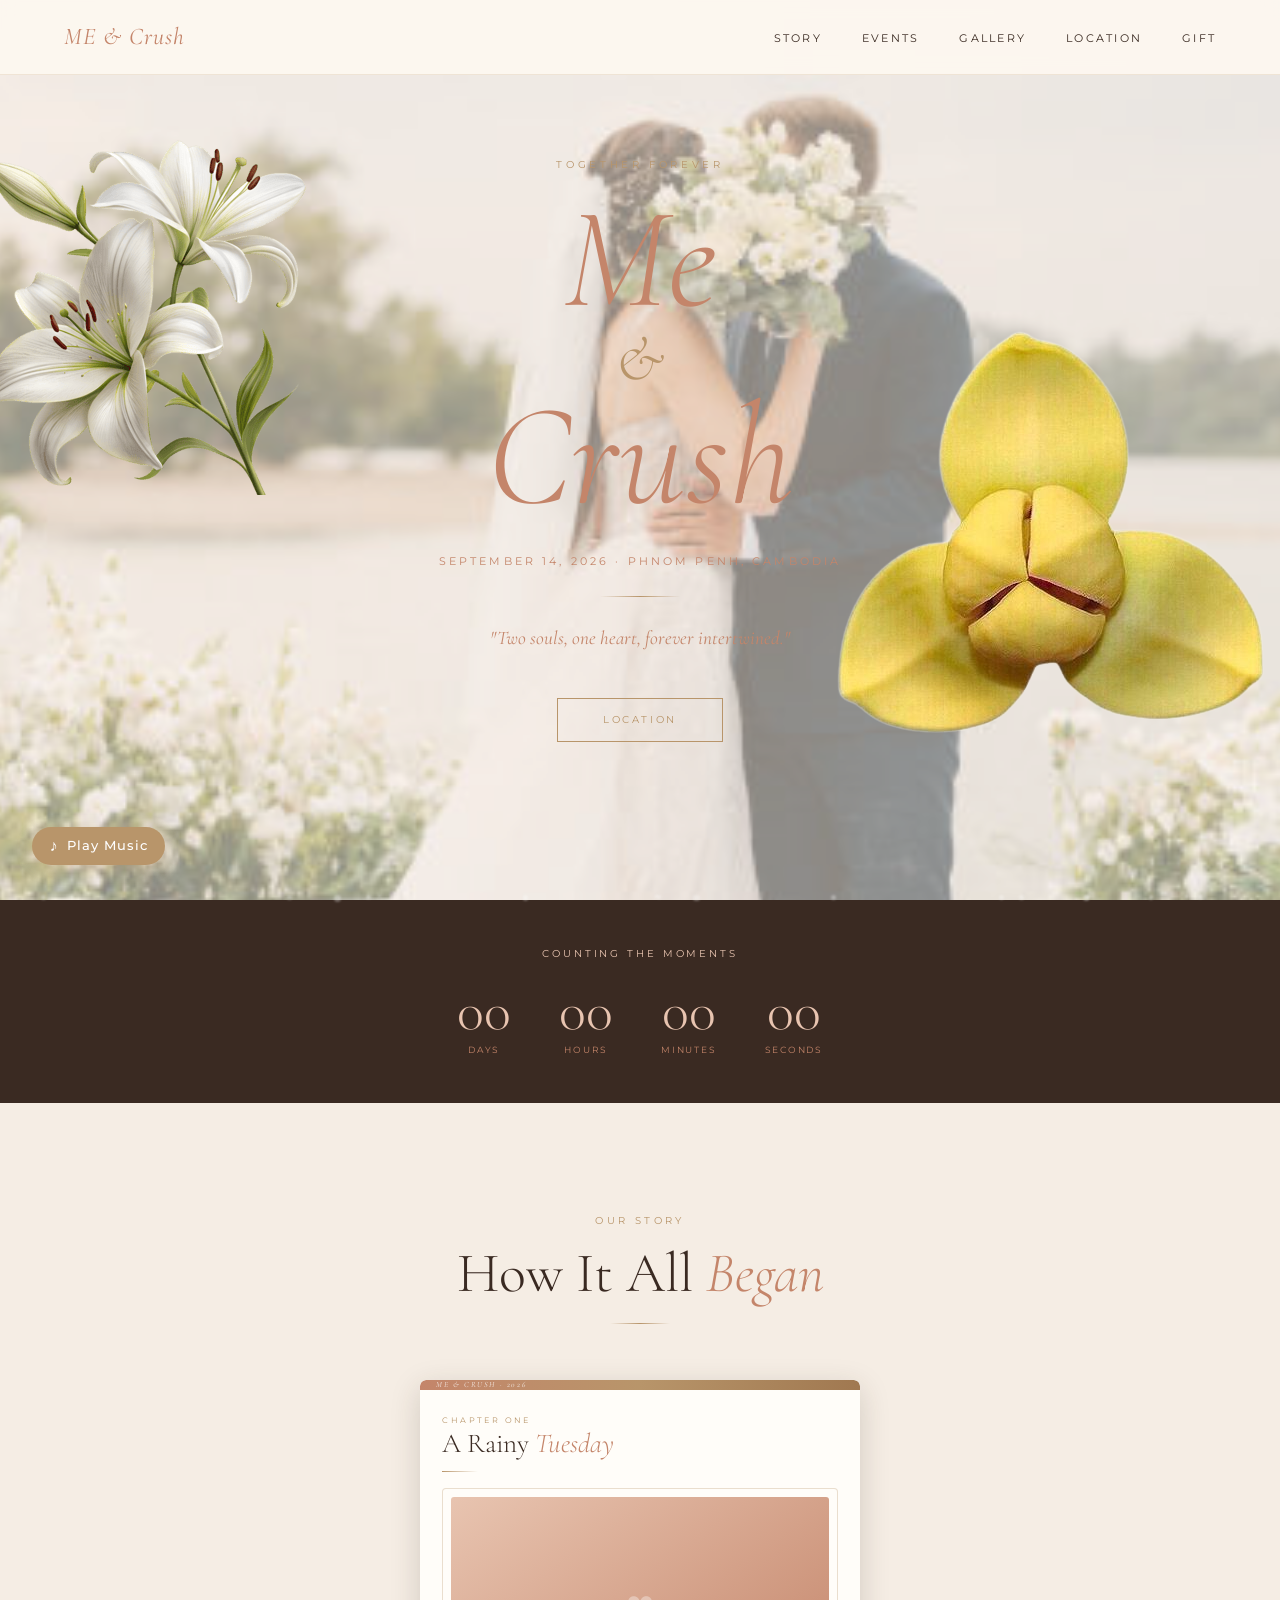
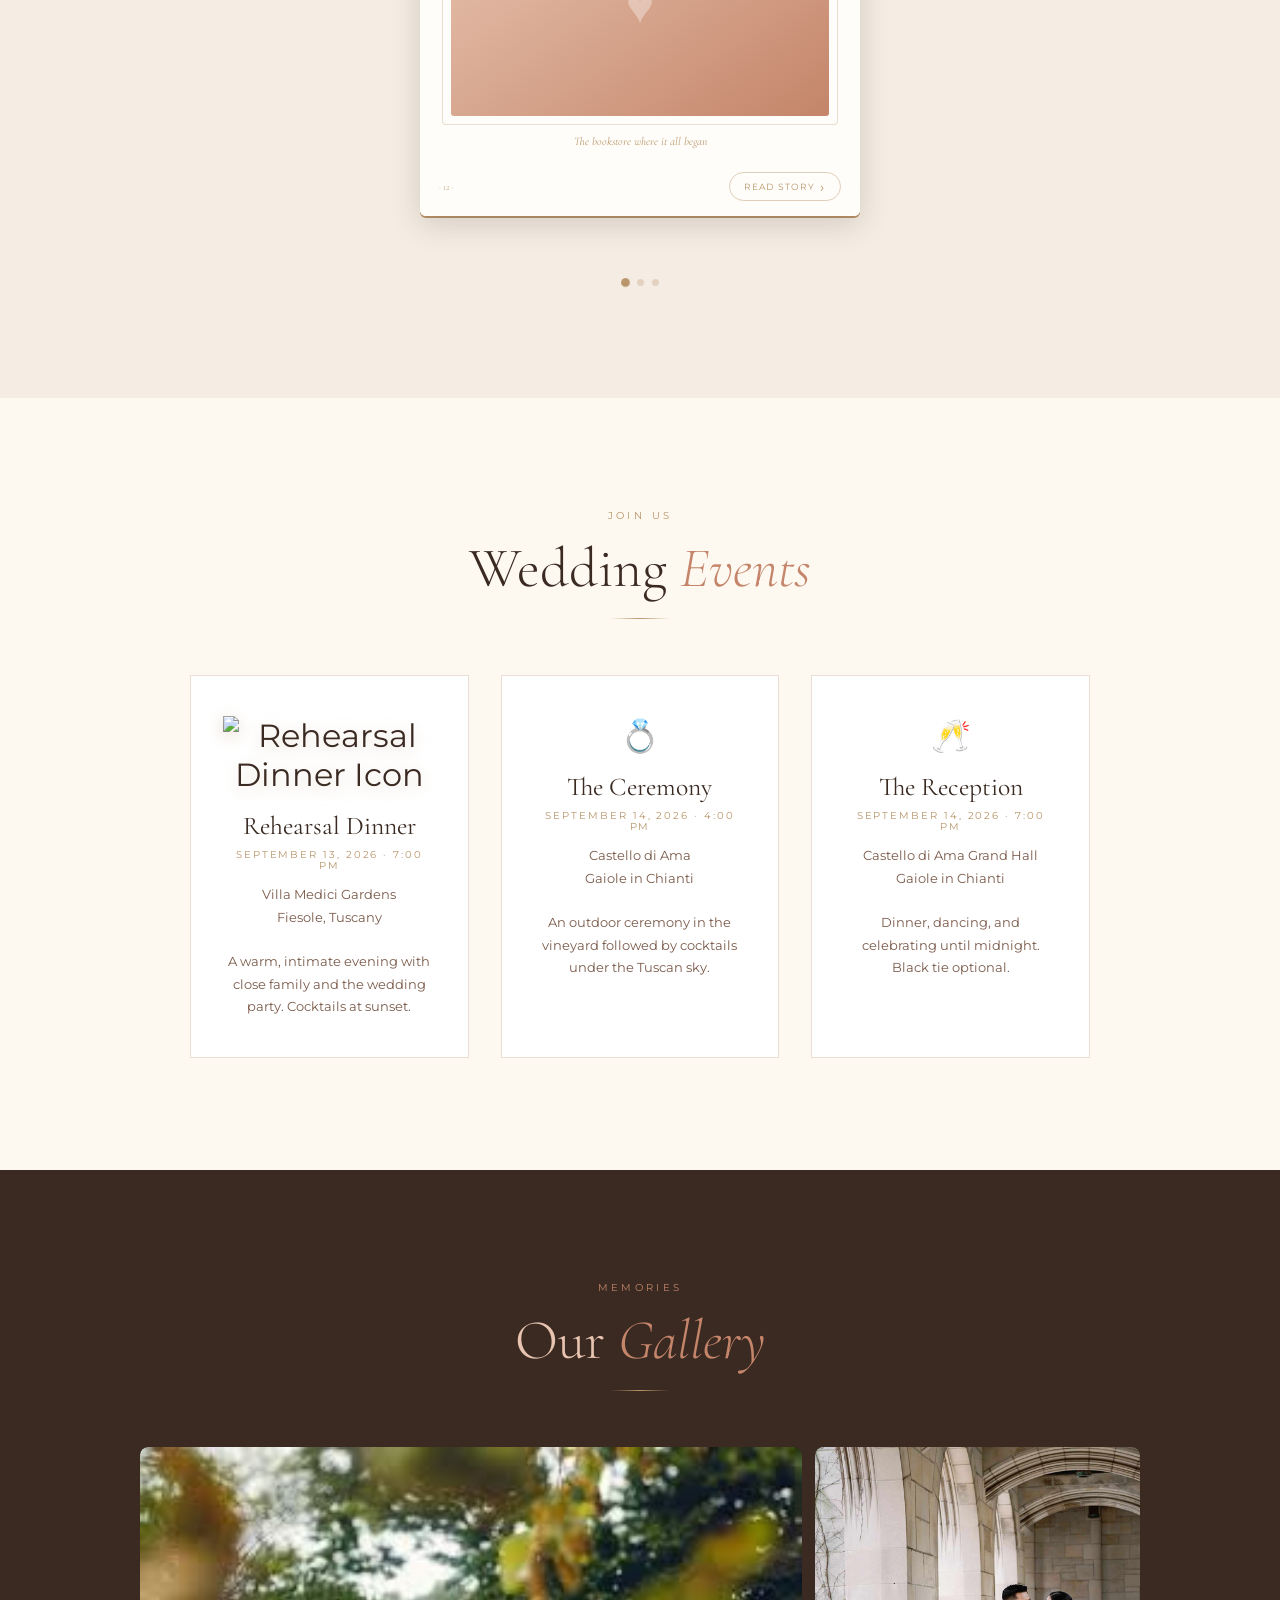
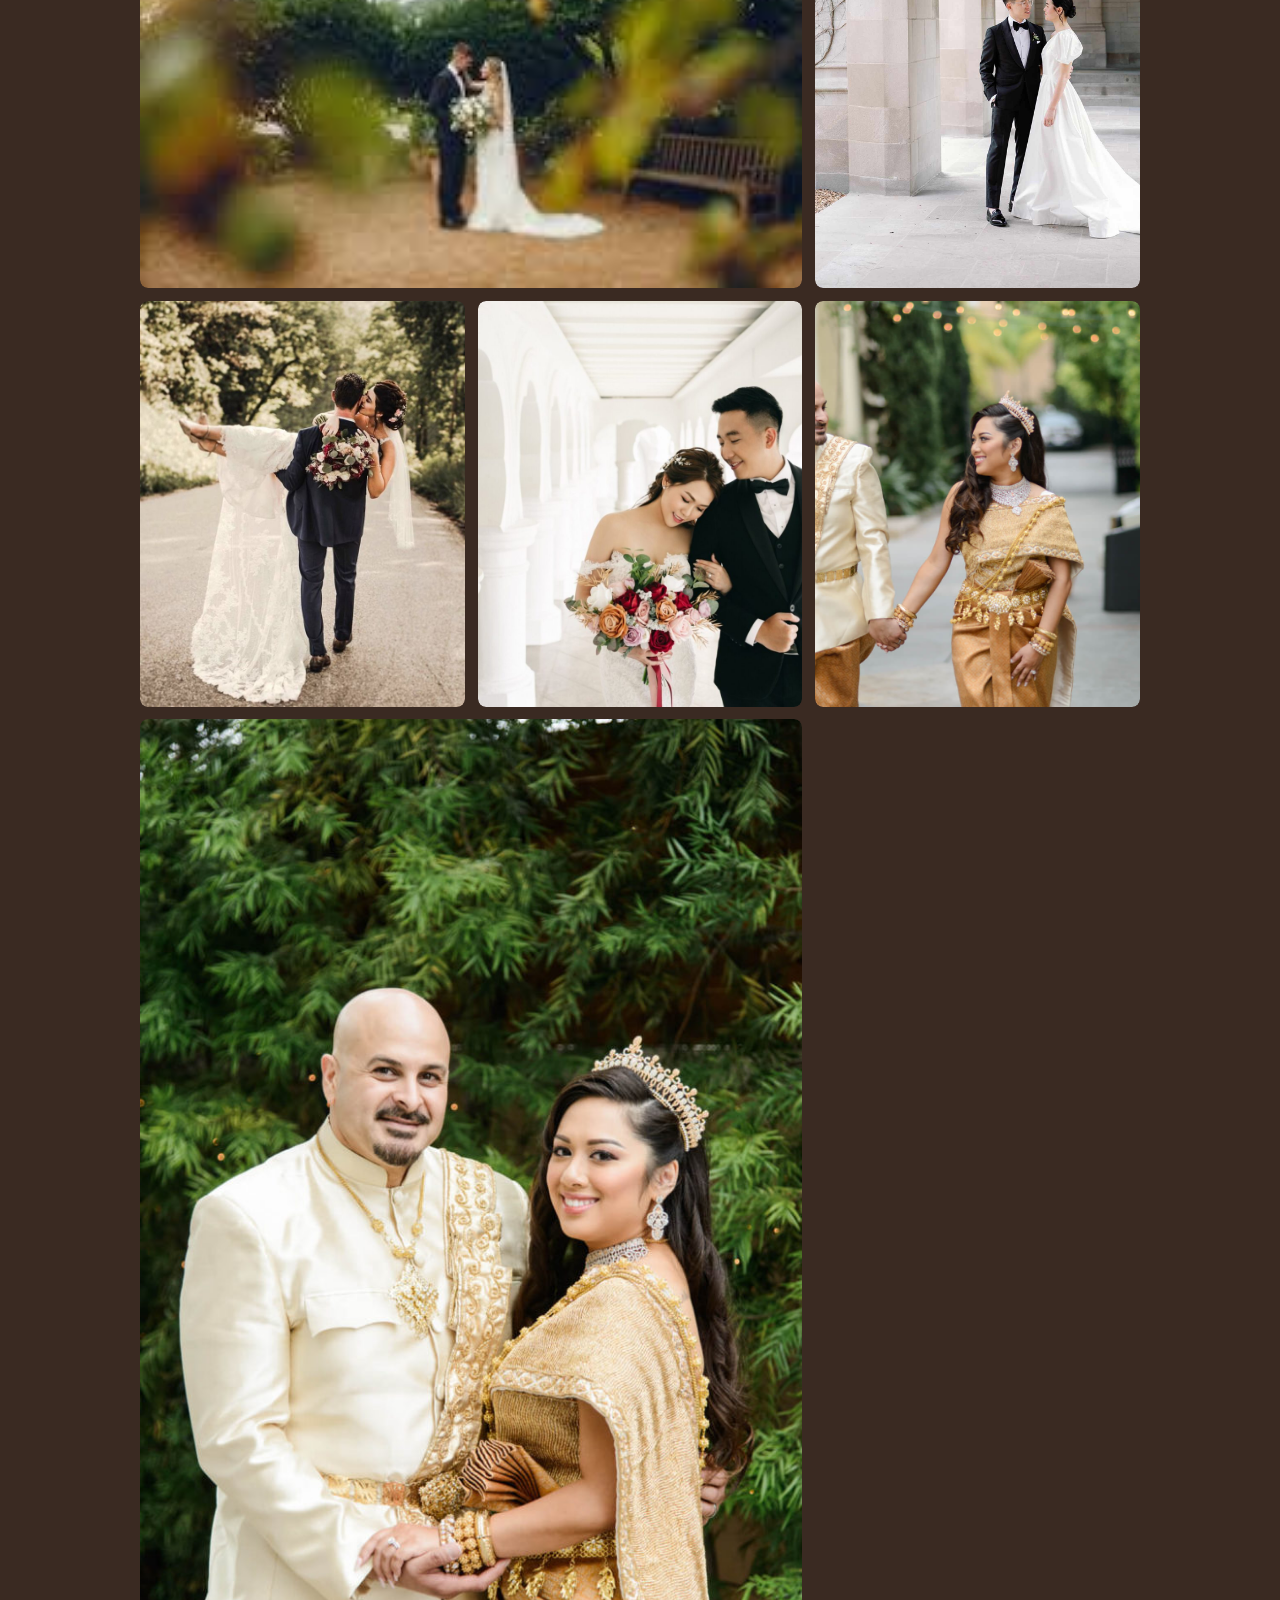
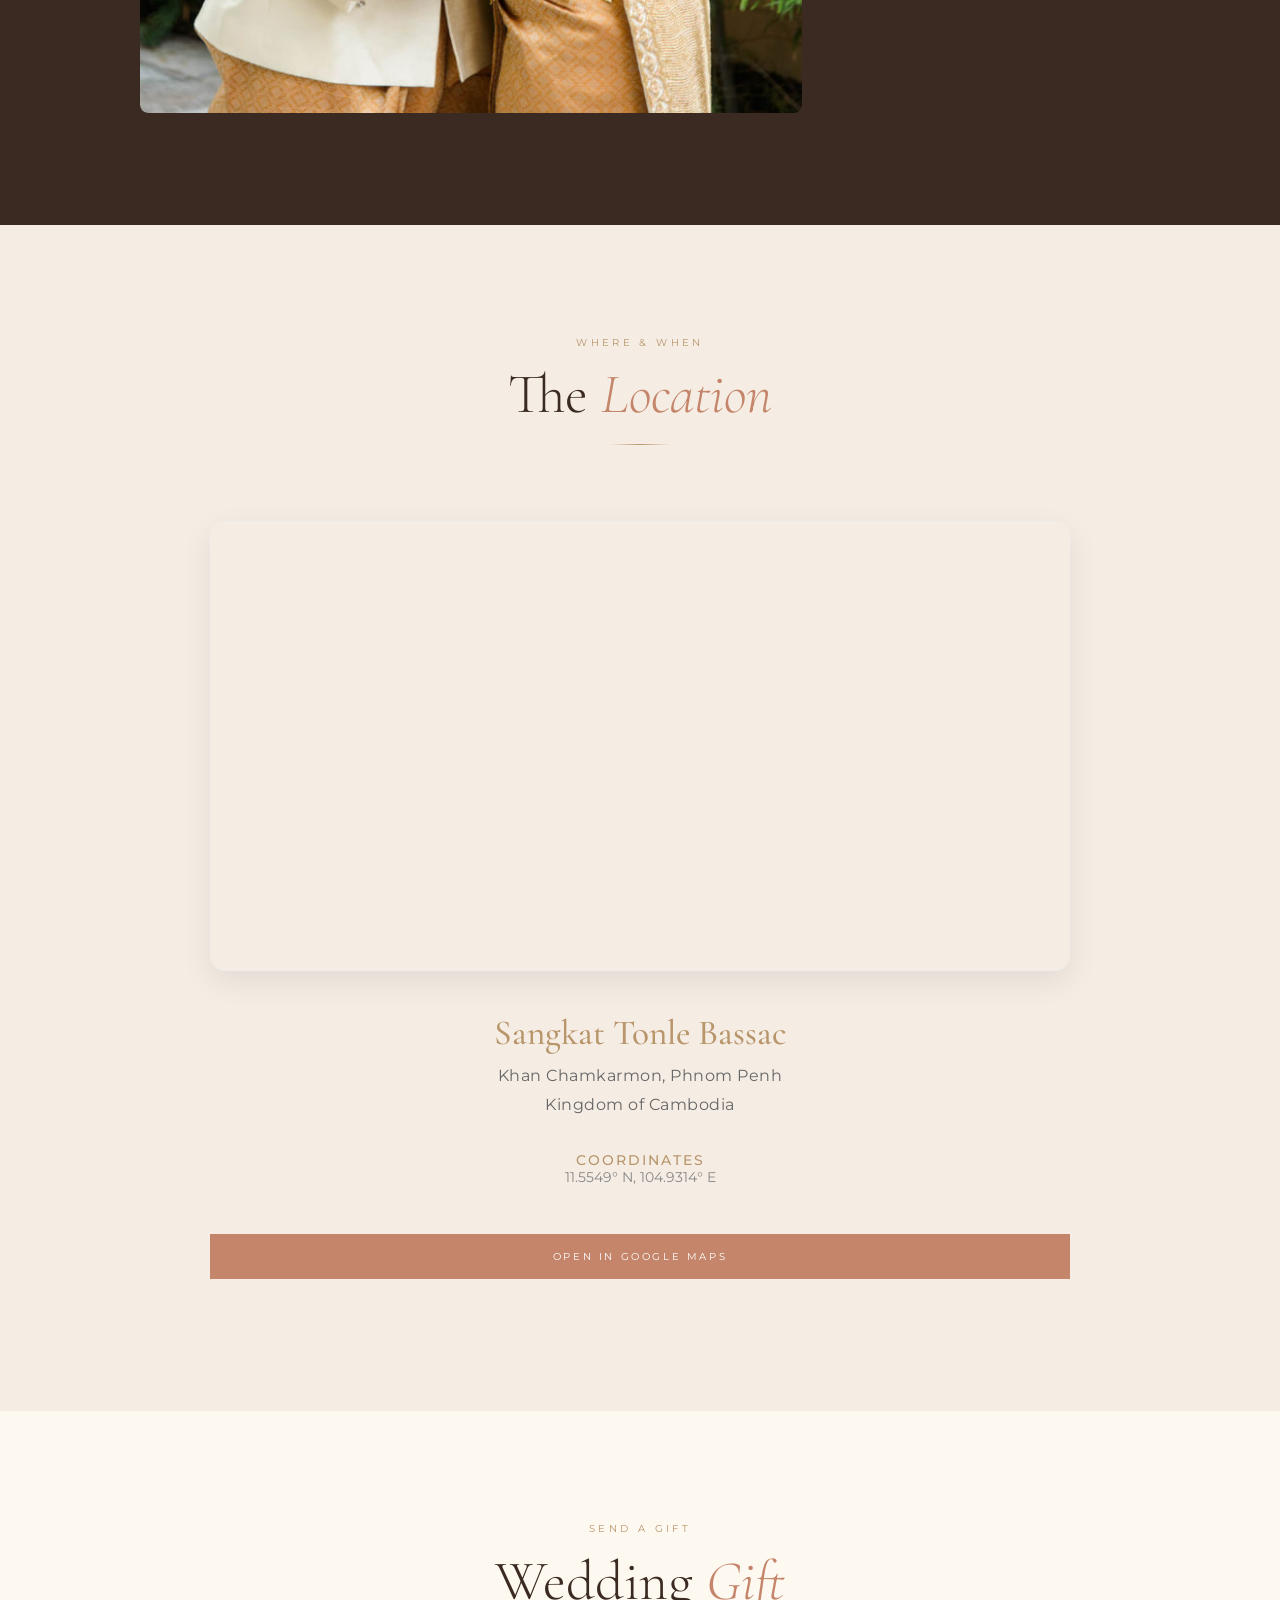
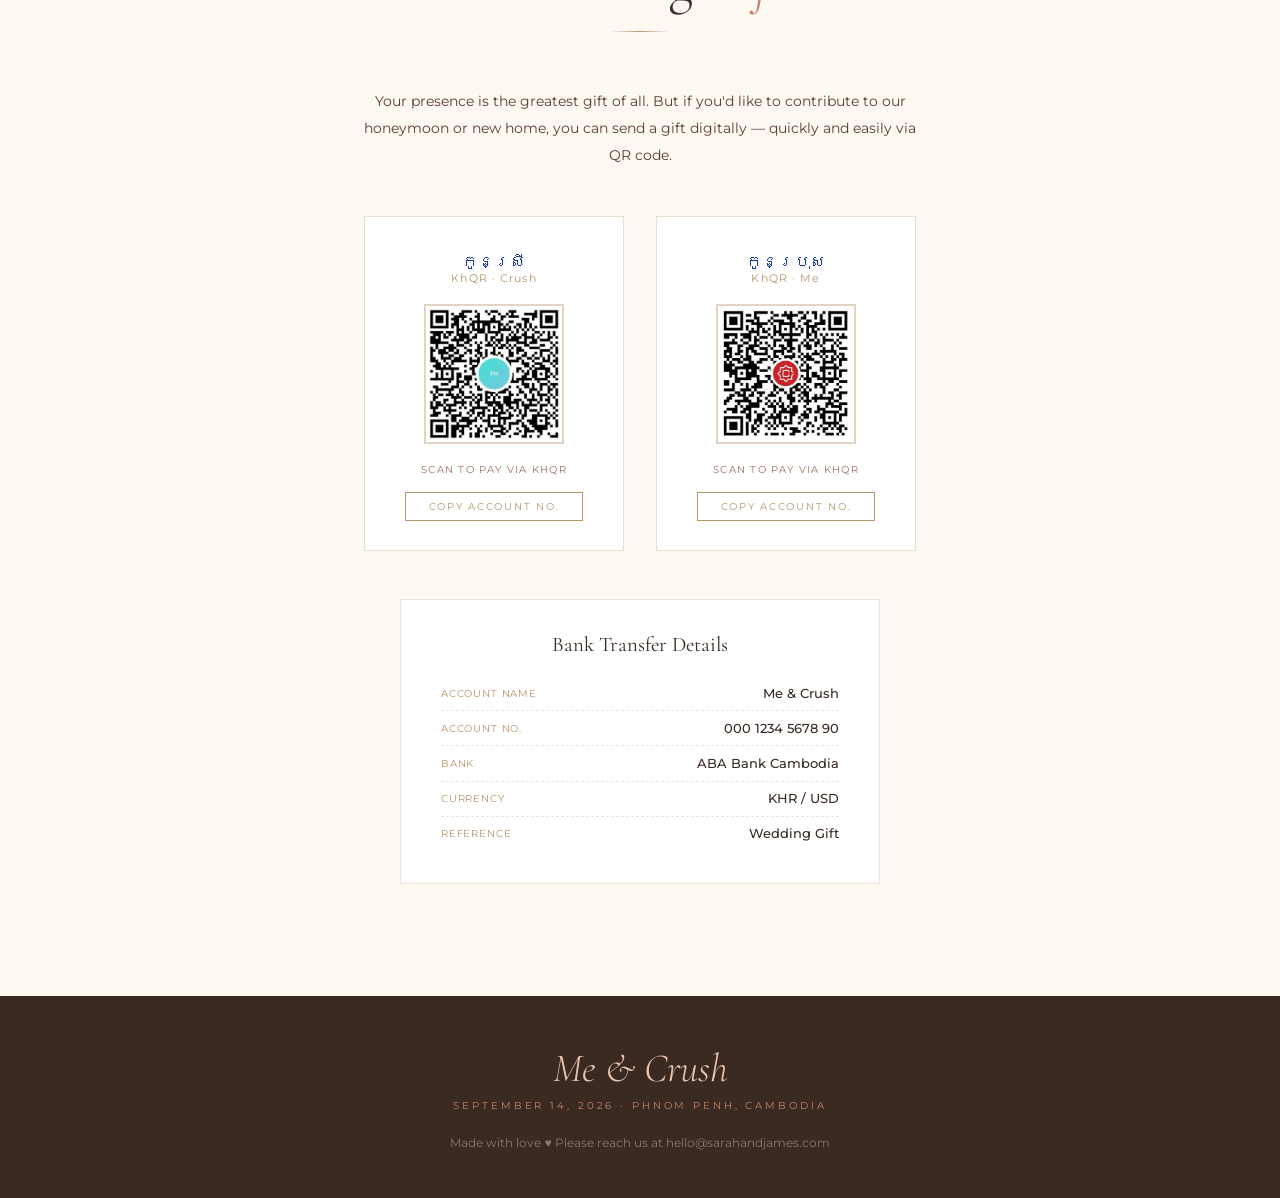
==== index.html @ 93c7fda9 "first add" ====
<!doctype html>
<html lang="en">
  <head>
    <meta charset="UTF-8" />
    <meta name="viewport" content="width=device-width, initial-scale=1.0" />
    <title>Me & Crush — Forever Begins</title>
    <link
      href="https://fonts.googleapis.com/css2?family=Cormorant+Garamond:ital,wght@0,300;0,400;0,600;1,300;1,400&family=Montserrat:wght@300;400;500&display=swap"
      rel="stylesheet"
    />
    <link rel="stylesheet" href="style.css" />
  </head>
  <body>
    <nav>
      <div class="nav-logo">ME & Crush</div>
      <div class="menu-toggle" id="mobile-menu">
        <span></span>
        <span></span>
        <span></span>
      </div>
      <ul class="nav-links">
        <li><a href="#story">Story</a></li>
        <li><a href="#events">Events</a></li>
        <li><a href="#gallery">Gallery</a></li>
        <li><a href="#location">Location</a></li>
        <li><a href="#gift">Gift</a></li>
      </ul>
    </nav>

    <section class="hero">
      <img
        src="image/qr/flower.png"
        alt="Jasmine Deco"
        class="hero-deco left"
      />
      <img
        src="image/qr/flower3.png"
        alt="Jasmine Deco"
        class="hero-deco right"
      />
      <div class="hero-content">
        <p class="hero-eyebrow">Together Forever</p>
        <h1 class="hero-names">
          <span>Me</span>
          <em class="hero-amp">&amp;</em>
          <span>Crush</span>
        </h1>
        <p class="hero-date">September 14, 2026 · Phnom Penh, Cambodia</p>
        <div class="hero-divider"></div>
        <p class="hero-tagline">"Two souls, one heart, forever intertwined."</p>
        <a href="#location" class="hero-cta">location</a>
      </div>
    </section>

    <div class="countdown-section">
      <p class="countdown-label">Counting the moments</p>
      <div class="countdown-grid">
        <div class="countdown-item">
          <div class="countdown-num" id="days">--</div>
          <div class="countdown-unit">Days</div>
        </div>
        <div class="countdown-item">
          <div class="countdown-num" id="hours">--</div>
          <div class="countdown-unit">Hours</div>
        </div>
        <div class="countdown-item">
          <div class="countdown-num" id="minutes">--</div>
          <div class="countdown-unit">Minutes</div>
        </div>
        <div class="countdown-item">
          <div class="countdown-num" id="seconds">--</div>
          <div class="countdown-unit">Seconds</div>
        </div>
      </div>
    </div>

    <!-- STORY SECTION — BOOK with flip pages -->
    <section class="story" id="story">
      <p class="section-label reveal">Our Story</p>
      <h2 class="section-title reveal">How It All <em>Began</em></h2>
      <div class="section-divider reveal"></div>

      <div class="book-outer reveal">
        <div class="pages-stack" id="pagesStack">
          <!-- PAGE 1 — Image -->
          <div class="bpage active" id="page1">
            <div class="spine-bar">
              <span class="spine-bar-text">Me &amp; Crush · 2026</span>
            </div>
            <div class="bpage-inner">
              <div class="chapter-label">Chapter One</div>
              <div class="chapter-title">A Rainy <em>Tuesday</em></div>
              <div class="chapter-divider"></div>
              <div class="img-frame">
                <div class="story-img-placeholder"></div>
              </div>
              <div class="img-caption">The bookstore where it all began</div>
            </div>
            <div class="page-num-row">
              <span class="bpage-num">· 12 ·</span>
              <button class="page-nav-btn" onclick="goToPage(2)">
                Read Story <span class="nav-arrow">›</span>
              </button>
            </div>
          </div>

          <!-- PAGE 2 — Story text -->
          <div class="bpage" id="page2">
            <div class="spine-bar">
              <span class="spine-bar-text">Me &amp; Crush · 2026</span>
            </div>
            <div style="position: relative; overflow: hidden">
              <div class="rulings-bg"></div>
              <div class="bpage-inner">
                <div class="story-text">
                  <p>
                    It was a rainy Tuesday in the city when Sarah and James
                    first locked eyes across a crowded bookstore. He was
                    reaching for the last copy of a novel she had been searching
                    for all week — and somehow, that small collision of fate
                    changed everything.
                  </p>
                  <p>
                    They spent the next three hours talking over coffee,
                    forgetting the rain entirely. What started as a conversation
                    about books became a conversation about life, dreams, and
                    every little thing in between.
                  </p>
                  <div class="story-quote">
                    "What started as a conversation about books became a
                    conversation about everything."
                  </div>
                  <p>
                    Three years later, on a quiet evening walk through the
                    golden hills of Tuscany, James dropped to one knee — and
                    Sarah said yes before he could finish asking.
                  </p>
                </div>
              </div>
              <div class="page-fold"></div>
            </div>
            <div class="page-num-row">
              <button class="page-nav-btn" onclick="goToPage(1)">
                <span class="nav-arrow">‹</span> Back
              </button>
              <span class="bpage-num">· 13 ·</span>
              <button class="page-nav-btn" onclick="goToPage(3)">
                Next <span class="nav-arrow">›</span>
              </button>
            </div>
          </div>

          <!-- PAGE 3 — Closing -->
          <div class="bpage" id="page3">
            <div class="spine-bar">
              <span class="spine-bar-text">Me &amp; Crush · 2026</span>
            </div>
            <div class="bpage-end">
              <div class="end-heart">♥</div>
              <div class="end-title">Forever <em>Begins</em></div>
              <div class="end-sub">September 14, 2026</div>
              <div class="end-quote">
                "Now, surrounded by the people they love most, they invite you
                to witness the next beautiful chapter."
              </div>
            </div>
            <div class="page-num-row">
              <button class="page-nav-btn" onclick="goToPage(2)">
                <span class="nav-arrow">‹</span> Back
              </button>
              <span class="bpage-num">· 14 ·</span>
              <span></span>
            </div>
          </div>
        </div>

        <!-- Dot indicators -->
        <div class="dot-nav">
          <button class="dot active" onclick="goToPage(1)" id="dot1"></button>
          <button class="dot" onclick="goToPage(2)" id="dot2"></button>
          <button class="dot" onclick="goToPage(3)" id="dot3"></button>
        </div>
      </div>
    </section>

    <section class="events" id="events">
      <p class="section-label reveal">Join Us</p>
      <h2 class="section-title reveal">Wedding <em>Events</em></h2>
      <div class="section-divider reveal"></div>
      <div class="events-grid">
        <div class="event-card reveal">
          <div class="event-icon">
            <img src="image/qr/flower1.png" alt="Rehearsal Dinner Icon" />
          </div>
          <div class="event-name">Rehearsal Dinner</div>
          <div class="event-date">September 13, 2026 · 7:00 PM</div>
          <div class="event-detail">
            Villa Medici Gardens<br />Fiesole, Tuscany<br /><br />A warm,
            intimate evening with close family and the wedding party. Cocktails
            at sunset.
          </div>
        </div>
        <div class="event-card reveal">
          <div class="event-icon">💍</div>
          <div class="event-name">The Ceremony</div>
          <div class="event-date">September 14, 2026 · 4:00 PM</div>
          <div class="event-detail">
            Castello di Ama<br />Gaiole in Chianti<br /><br />An outdoor
            ceremony in the vineyard followed by cocktails under the Tuscan sky.
          </div>
        </div>
        <div class="event-card reveal">
          <div class="event-icon">🥂</div>
          <div class="event-name">The Reception</div>
          <div class="event-date">September 14, 2026 · 7:00 PM</div>
          <div class="event-detail">
            Castello di Ama Grand Hall<br />Gaiole in Chianti<br /><br />Dinner,
            dancing, and celebrating until midnight. Black tie optional.
          </div>
        </div>
      </div>
    </section>

    <section class="gallery" id="gallery">
      <p class="section-label reveal">Memories</p>
      <h2 class="section-title reveal">Our <em>Gallery</em></h2>
      <div class="section-divider reveal"></div>
      <div class="gallery-grid reveal">
        <div class="gallery-item">
          <img
            src="image/photo/1.jpg"
            alt="The First Meeting"
            class="gallery-img"
          />
        </div>
        <div class="gallery-item">
          <img src="image/photo/2.jpg" alt="Paris Trip" class="gallery-img" />
        </div>
        <div class="gallery-item">
          <img src="image/photo/3.jpg" alt="Engagement" class="gallery-img" />
        </div>
        <div class="gallery-item">
          <img
            src="image/photo/4.jpg"
            alt="Adventure Together"
            class="gallery-img"
          />
        </div>
        <div class="gallery-item">
          <img
            src="image/photo/5.jpg"
            alt="Adventure Together"
            class="gallery-img"
          />
        </div>
        <div class="gallery-item">
          <img src="image/photo/6.jpg" alt="Just Us" class="gallery-img" />
        </div>
      </div>
    </section>

    <section class="rsvp-section" id="location">
      <p class="section-label reveal">Where & When</p>
      <h2 class="section-title reveal">The <em>Location</em></h2>
      <div class="section-divider reveal"></div>
      <div
        class="rsvp-form reveal"
        style="padding: 20px; max-width: 900px; margin: 0 auto"
      >
        <div
          class="map-container"
          style="
            width: 100%;
            height: 450px;
            margin-bottom: 2.5rem;
            border-radius: 15px;
            overflow: hidden;
            border: 1px solid #eee;
            box-shadow: 0 10px 30px rgba(0, 0, 0, 0.08);
          "
        >
          <iframe
            src="https://www.google.com/maps/embed?pb=!1m18!1m12!1m3!1d15635.73359648939!2d104.92138985!3d11.5548671!2m3!1f0!2f0!3f0!3m2!1i1024!2i768!4f13.1!3m3!1m2!1s0x31095129b50ad9f1%3A0xe5e52531f3ad7d74!2sSangkat%20Tonle%20Bassac%2C%20Phnom%20Penh!5e0!3m2!1sen!2skh!4v1711234567890!5m2!1sen!2skh"
            width="100%"
            height="100%"
            style="border: 0"
            allowfullscreen=""
            loading="lazy"
            referrerpolicy="no-referrer-when-downgrade"
          >
          </iframe>
        </div>
        <div id="address-details" style="text-align: center">
          <div style="margin-bottom: 2rem">
            <h3
              style="
                font-family: &quot;Cormorant Garamond&quot;, serif;
                font-size: 2.2rem;
                color: #b8956a;
                margin-bottom: 0.5rem;
                font-weight: 500;
              "
            >
              Sangkat Tonle Bassac
            </h3>
            <p
              style="
                font-family: &quot;Montserrat&quot;, sans-serif;
                line-height: 1.8;
                color: #666;
                font-size: 1rem;
                letter-spacing: 0.5px;
              "
            >
              Khan Chamkarmon, Phnom Penh<br />Kingdom of Cambodia
            </p>
          </div>
          <div style="margin-bottom: 2.5rem">
            <p
              style="
                font-family: &quot;Montserrat&quot;, sans-serif;
                font-size: 0.85rem;
                letter-spacing: 2px;
                color: #b8956a;
                text-transform: uppercase;
                font-weight: 500;
                margin-bottom: 0.5px;
              "
            >
              Coordinates
            </p>
            <p
              style="
                font-family: &quot;Montserrat&quot;, sans-serif;
                color: #888;
                font-size: 0.9rem;
              "
            >
              11.5549° N, 104.9314° E
            </p>
          </div>
          <div
            style="
              display: flex;
              gap: 15px;
              justify-content: center;
              flex-wrap: wrap;
            "
          >
            <a
              href="https://maps.app.goo.gl/r6f8hH8y7f8Z8Z8Z8"
              target="_blank"
              class="rsvp-btn"
              style="
                text-decoration: none;
                display: inline-block;
                min-width: 200px;
              "
            >
              Open in Google Maps
            </a>
          </div>
        </div>
      </div>
    </section>

    <section class="gift-section" id="gift">
      <p class="section-label reveal">Send a Gift</p>
      <h2 class="section-title reveal">Wedding <em>Gift</em></h2>
      <div class="section-divider reveal"></div>
      <p class="gift-intro reveal">
        Your presence is the greatest gift of all. But if you'd like to
        contribute to our honeymoon or new home, you can send a gift digitally —
        quickly and easily via QR code.
      </p>
      <div class="qr-cards">
        <div class="qr-card reveal">
          <div class="qr-name">កូនស្រី</div>
          <div class="qr-handle">KhQR · Crush</div>
          <div class="qr-box">
            <img
              src="/image/qr/qr1.jpg"
              alt="QR Code Sarah"
              style="width: 100%; height: 100%; object-fit: cover"
            />
          </div>
          <div class="qr-note">Scan to pay via KhQR</div>
          <button class="qr-copy-btn" onclick="copyText('0964775515', this)">
            Copy Account No.
          </button>
        </div>
        <div class="qr-card reveal">
          <div class="qr-name">កូនប្រុស</div>
          <div class="qr-handle">KhQR · Me</div>
          <div class="qr-box">
            <img
              src="/image/qr/qr2.jpg"
              alt="QR Code James"
              style="width: 100%; height: 100%; object-fit: cover"
            />
          </div>
          <div class="qr-note">Scan to pay via KhQR</div>
          <button class="qr-copy-btn" onclick="copyText('0964775515', this)">
            Copy Account No.
          </button>
        </div>
      </div>
      <div class="gift-bank reveal">
        <div class="gift-bank-title">Bank Transfer Details</div>
        <div class="bank-row">
          <span class="bank-label">Account Name</span
          ><span class="bank-val">Me & Crush</span>
        </div>
        <div class="bank-row">
          <span class="bank-label">Account No.</span
          ><span class="bank-val">000 1234 5678 90</span>
        </div>
        <div class="bank-row">
          <span class="bank-label">Bank</span
          ><span class="bank-val">ABA Bank Cambodia</span>
        </div>
        <div class="bank-row">
          <span class="bank-label">Currency</span
          ><span class="bank-val">KHR / USD</span>
        </div>
        <div class="bank-row">
          <span class="bank-label">Reference</span
          ><span class="bank-val">Wedding Gift</span>
        </div>
      </div>
    </section>

    <footer>
      <div class="footer-names">Me & Crush</div>
      <div class="footer-date">September 14, 2026 · Phnom Penh, Cambodia</div>
      <div class="footer-note">
        Made with love ♥ Please reach us at hello@sarahandjames.com
      </div>
    </footer>

    <audio id="weddingMusic" loop>
      <source src="/image/song/wedding.mp4" type="video/mp4" />
    </audio>
    <button class="music-btn" id="musicBtn" aria-label="Toggle music">
      <span class="music-icon" id="musicIcon">♪</span>
      <span class="music-label" id="musicLabel">Play Music</span>
    </button>
    <button
      class="back-to-top"
      id="backToTop"
      onclick="window.scrollTo({ top: 0, behavior: 'smooth' })"
      aria-label="Back to top"
    >
      &#8679;
    </button>

    <script src="main.js"></script>
  </body>
</html>
---- style.css ----
*,
*::before,
*::after {
  box-sizing: border-box;
  margin: 0;
  padding: 0;
}

:root {
  --ivory: #fdf8f0;
  --blush: #e8c4b0;
  --rose: #c4856a;
  --deep: #3a2a22;
  --gold: #b8956a;
  --mist: #f5ede4;
  --sage: #8a9e88;
}

html {
  scroll-behavior: smooth;
}

body {
  font-family: "Montserrat", sans-serif;
  background: var(--ivory);
  color: var(--deep);
  overflow-x: hidden;
}

/* NAV */
nav {
  position: fixed;
  top: 0;
  left: 0;
  right: 0;
  z-index: 100;
  display: flex;
  justify-content: space-between;
  align-items: center;
  padding: 1.4rem 4rem;
  background: rgba(253, 248, 240, 0.92);
  backdrop-filter: blur(8px);
  border-bottom: 1px solid rgba(184, 149, 106, 0.2);
}
.nav-logo {
  font-family: "Cormorant Garamond", serif;
  font-size: 1.5rem;
  font-style: italic;
  color: var(--rose);
  letter-spacing: 0.04em;
}
.nav-links {
  display: flex;
  gap: 2.5rem;
  list-style: none;
}
.nav-links a {
  font-size: 0.7rem;
  letter-spacing: 0.2em;
  text-transform: uppercase;
  color: var(--deep);
  text-decoration: none;
  transition: color 0.3s;
}
.nav-links a:hover {
  color: var(--rose);
}

/* HERO */
.hero {
  min-height: 100vh;
  display: flex;
  align-items: center;
  justify-content: center;
  position: relative;
  overflow: hidden;
  z-index: 1;
}
.hero::before {
  content: "";
  position: absolute;
  inset: 0;
  background-image: url("image/photo/bg.jpg");
  background-size: cover;
  background-position: center;
  filter: blur(0.5px);
  transform: scale(1.05);
  z-index: 0;
}
.hero::after {
  content: "";
  position: absolute;
  inset: 0;
  background: rgba(255, 245, 235, 0.55);
  z-index: 1;
}
.hero-deco,
.hero-content {
  position: relative;
  z-index: 2;
}
.hero-content {
  text-align: center;
  position: relative;
  z-index: 3;
}

.hero-deco {
  position: absolute;
  z-index: 2;
  animation: floatingFlower 6s ease-in-out infinite;
}
.hero-deco.left {
  left: -2rem;
  top: 15%;
}
.hero-deco.right {
  right: -2rem;
  bottom: 15%;
  transform: scaleX(-1);
  animation-delay: 2s;
}

@keyframes floatingFlower {
  0%,
  100% {
    transform: translateY(0) rotate(0deg);
  }
  50% {
    transform: translateY(-20px) rotate(10deg);
  }
}
@keyframes fadeUpIn {
  from {
    opacity: 0;
    transform: translateY(30px);
  }
  to {
    opacity: 1;
    transform: translateY(0);
  }
}

.hero-eyebrow {
  font-size: 0.65rem;
  letter-spacing: 0.35em;
  text-transform: uppercase;
  color: var(--gold);
  margin-bottom: 1.5rem;
  animation: fadeUpIn 1s ease forwards;
  opacity: 0;
}
.hero-names {
  font-family: "Cormorant Garamond", serif;
  font-size: clamp(4rem, 12vw, 9rem);
  font-weight: 300;
  line-height: 0.9;
  color: var(--deep);
  animation: fadeUpIn 1s 0.3s ease forwards;
  opacity: 0;
}
.hero-names span {
  color: var(--rose);
  font-style: italic;
}
.hero-amp {
  display: block;
  font-family: "Cormorant Garamond", serif;
  font-style: italic;
  font-size: clamp(2rem, 6vw, 4rem);
  color: var(--gold);
  margin: 0.3rem 0;
}
.hero-date {
  margin-top: 2rem;
  font-size: 0.7rem;
  letter-spacing: 0.28em;
  text-transform: uppercase;
  color: var(--rose);
  animation: fadeUpIn 1s 0.6s ease forwards;
  opacity: 0;
}
.hero-divider {
  width: 80px;
  height: 1px;
  background: linear-gradient(90deg, transparent, var(--gold), transparent);
  margin: 1.8rem auto;
  animation: fadeUpIn 1s 0.8s ease forwards;
  opacity: 0;
}
.hero-tagline {
  font-family: "Cormorant Garamond", serif;
  font-style: italic;
  font-size: 1.2rem;
  color: var(--rose);
  animation: fadeUpIn 1s 1s ease forwards;
  opacity: 0;
}
.hero-cta {
  margin-top: 3rem;
  display: inline-block;
  padding: 0.9rem 2.8rem;
  border: 1px solid var(--gold);
  color: var(--gold);
  text-decoration: none;
  font-size: 0.65rem;
  letter-spacing: 0.25em;
  text-transform: uppercase;
  transition: all 0.4s;
  animation: fadeUpIn 1s 1.2s ease forwards;
  opacity: 0;
}
.hero-cta:hover {
  background: var(--gold);
  color: var(--ivory);
}

/* JASMINE / SNOWFLAKE */
.jasmine-petal,
.snowflake {
  position: fixed;
  top: -50px;
  z-index: 1;
  pointer-events: none;
}
.snowflake {
  background: white;
  border-radius: 50%;
  z-index: 999;
  filter: blur(1px);
  opacity: 0.8;
  animation: snow-fall linear forwards;
}
@keyframes snow-fall {
  0% {
    transform: translateY(0) translateX(0);
  }
  25% {
    transform: translateY(25vh) translateX(15px);
  }
  50% {
    transform: translateY(50vh) translateX(-15px);
  }
  75% {
    transform: translateY(75vh) translateX(15px);
  }
  100% {
    transform: translateY(105vh) translateX(0);
    opacity: 0.3;
  }
}
.jasmine-petal {
  z-index: 1000;
  user-select: none;
  background-size: contain;
  background-repeat: no-repeat;
  opacity: 0.8;
  animation: jasmine-fall linear forwards;
}
@keyframes jasmine-fall {
  0% {
    transform: translateY(0) rotate(0deg) translateX(0);
    opacity: 0;
  }
  10% {
    opacity: 0.8;
  }
  90% {
    opacity: 0.8;
  }
  100% {
    transform: translateY(110vh) rotate(1080deg) translateX(50px);
    opacity: 0;
  }
}

/* COUNTDOWN */
.countdown-section {
  background: var(--deep);
  padding: 3rem 2rem;
  text-align: center;
}
.countdown-label {
  font-size: 0.6rem;
  letter-spacing: 0.3em;
  text-transform: uppercase;
  color: var(--blush);
  margin-bottom: 1.5rem;
}
.countdown-grid {
  display: flex;
  justify-content: center;
  gap: 3rem;
  flex-wrap: wrap;
}
.countdown-item {
  text-align: center;
}
.countdown-num {
  font-family: "Cormorant Garamond", serif;
  font-size: 3.5rem;
  font-weight: 300;
  color: var(--blush);
  line-height: 1;
}
.countdown-unit {
  font-size: 0.55rem;
  letter-spacing: 0.2em;
  text-transform: uppercase;
  color: var(--rose);
  margin-top: 0.3rem;
}

/* SECTION BASE */
section {
  padding: 7rem 2rem;
}
.section-label {
  font-size: 0.6rem;
  letter-spacing: 0.35em;
  text-transform: uppercase;
  color: var(--gold);
  text-align: center;
  margin-bottom: 0.8rem;
}
.section-title {
  font-family: "Cormorant Garamond", serif;
  font-size: clamp(2.2rem, 5vw, 3.5rem);
  font-weight: 300;
  text-align: center;
  color: var(--deep);
  margin-bottom: 1rem;
}
.section-title em {
  color: var(--rose);
  font-style: italic;
}
.section-divider {
  width: 60px;
  height: 1px;
  background: linear-gradient(90deg, transparent, var(--gold), transparent);
  margin: 0 auto 3.5rem;
}

/* ============================================================
   STORY — BOOK FLIP
   ============================================================ */
.story {
  background: var(--mist);
}

.book-outer {
  max-width: 440px;
  margin: 0 auto;
}

/* Pages stack — relative container */
.pages-stack {
  position: relative;
  min-height: 480px;
}

/* Each page */
.bpage {
  width: 100%;
  background: #fff;
  border-radius: 6px;
  box-shadow:
    0 8px 30px rgba(58, 42, 34, 0.18),
    0 2px 0 var(--gold);
  position: absolute;
  top: 0;
  left: 0;
  right: 0;
  opacity: 0;
  transform: translateX(55px) scale(0.97);
  pointer-events: none;
  transition:
    opacity 0.38s ease,
    transform 0.38s ease;
  overflow: hidden;
}
.bpage.active {
  opacity: 1;
  transform: translateX(0) scale(1);
  pointer-events: auto;
  position: relative;
}

/* Spine bar top */
.spine-bar {
  background: linear-gradient(90deg, #c4856a, #b8956a 50%, #a07850);
  height: 10px;
  border-radius: 6px 6px 0 0;
  display: flex;
  align-items: center;
  padding: 0 1rem;
}
.spine-bar-text {
  font-family: "Cormorant Garamond", serif;
  font-style: italic;
  font-size: 0.5rem;
  letter-spacing: 0.2em;
  color: rgba(255, 255, 255, 0.85);
  text-transform: uppercase;
}

/* Page inner content */
.bpage-inner {
  padding: 1.6rem 1.4rem 1rem;
  background: #fffdf9;
  position: relative;
  z-index: 1;
}

.chapter-label {
  font-size: 0.5rem;
  letter-spacing: 0.3em;
  text-transform: uppercase;
  color: var(--gold);
  margin-bottom: 0.2rem;
}
.chapter-title {
  font-family: "Cormorant Garamond", serif;
  font-size: 1.7rem;
  font-weight: 300;
  color: var(--deep);
  line-height: 1.15;
  margin-bottom: 0.7rem;
}
.chapter-title em {
  color: var(--rose);
  font-style: italic;
}
.chapter-divider {
  width: 36px;
  height: 1px;
  background: linear-gradient(90deg, var(--gold), transparent);
  margin-bottom: 1rem;
}

/* Photo on page 1 */
.img-frame {
  padding: 8px;
  border: 1px solid rgba(184, 149, 106, 0.3);
  border-radius: 4px;
  background: #fffdf9;
  margin-bottom: 0.6rem;
}
.story-img-placeholder {
  width: 100%;
  padding-top: 58%;
  background: linear-gradient(145deg, var(--blush), var(--rose));
  border-radius: 3px;
  position: relative;
  overflow: hidden;
}
.story-img-placeholder::after {
  content: "♥";
  position: absolute;
  inset: 0;
  display: flex;
  align-items: center;
  justify-content: center;
  font-size: 3rem;
  color: rgba(255, 255, 255, 0.35);
}
.img-caption {
  text-align: center;
  font-family: "Cormorant Garamond", serif;
  font-style: italic;
  font-size: 0.72rem;
  color: var(--gold);
}

/* Rulings (lined paper) for page 2 */
.rulings-bg {
  position: absolute;
  inset: 0;
  pointer-events: none;
  background-image: repeating-linear-gradient(
    to bottom,
    transparent,
    transparent 28px,
    rgba(184, 149, 106, 0.08) 28px,
    rgba(184, 149, 106, 0.09) 29px
  );
}

/* Story text */
.story-text p {
  font-size: 0.86rem;
  line-height: 1.9;
  color: #5a3e32;
  margin-bottom: 1rem;
  text-align: justify;
  hyphens: auto;
}
.story-text p:first-of-type::first-letter {
  font-family: "Cormorant Garamond", serif;
  font-size: 3rem;
  float: left;
  line-height: 0.75;
  margin: 0.12rem 0.45rem 0 0;
  color: var(--rose);
  font-weight: 600;
}
.story-quote {
  margin: 1rem 0 1.1rem;
  padding: 0.8rem 1rem;
  border-left: 2px solid var(--gold);
  background: rgba(184, 149, 106, 0.05);
  border-radius: 0 3px 3px 0;
  font-family: "Cormorant Garamond", serif;
  font-style: italic;
  font-size: 0.95rem;
  color: #8a6050;
  line-height: 1.65;
}

/* Page fold */
.page-fold {
  position: absolute;
  bottom: 0;
  right: 0;
  width: 0;
  height: 0;
  border-style: solid;
  border-width: 0 0 22px 22px;
  border-color: transparent transparent #f0e8dd transparent;
}

/* Page number row */
.page-num-row {
  display: flex;
  justify-content: space-between;
  align-items: center;
  padding: 0.5rem 1.2rem 0.9rem;
  background: #fffdf9;
}
.bpage-num {
  font-family: "Cormorant Garamond", serif;
  font-style: italic;
  font-size: 0.6rem;
  color: #c4a882;
}

/* Navigation buttons */
.page-nav-btn {
  display: flex;
  align-items: center;
  gap: 5px;
  background: none;
  border: 1px solid rgba(184, 149, 106, 0.45);
  border-radius: 30px;
  padding: 0.35rem 0.9rem;
  font-family: "Montserrat", sans-serif;
  font-size: 0.58rem;
  letter-spacing: 0.12em;
  text-transform: uppercase;
  color: var(--gold);
  cursor: pointer;
  transition: all 0.3s;
}
.page-nav-btn:hover {
  background: var(--gold);
  color: #fff;
  border-color: var(--gold);
}
.nav-arrow {
  font-size: 0.85rem;
}

/* Closing page 3 */
.bpage-end {
  padding: 2.5rem 1.4rem 1.5rem;
  text-align: center;
  background: #fffdf9;
  min-height: 280px;
  display: flex;
  flex-direction: column;
  align-items: center;
  justify-content: center;
}
.end-heart {
  font-size: 2.5rem;
  color: var(--rose);
  margin-bottom: 1rem;
  animation: heartbeat 1.8s ease-in-out infinite;
}
@keyframes heartbeat {
  0%,
  100% {
    transform: scale(1);
  }
  50% {
    transform: scale(1.15);
  }
}
.end-title {
  font-family: "Cormorant Garamond", serif;
  font-size: 1.9rem;
  font-weight: 300;
  color: var(--deep);
  margin-bottom: 0.4rem;
}
.end-title em {
  color: var(--rose);
  font-style: italic;
}
.end-sub {
  font-size: 0.65rem;
  letter-spacing: 0.22em;
  text-transform: uppercase;
  color: var(--gold);
  margin-bottom: 1.2rem;
}
.end-quote {
  font-family: "Cormorant Garamond", serif;
  font-style: italic;
  font-size: 0.95rem;
  color: #8a6050;
  line-height: 1.7;
  max-width: 280px;
}

/* Dot indicators */
.dot-nav {
  display: flex;
  justify-content: center;
  gap: 8px;
  margin-top: 1.2rem;
}
.dot {
  width: 7px;
  height: 7px;
  border-radius: 50%;
  background: rgba(184, 149, 106, 0.3);
  border: none;
  cursor: pointer;
  padding: 0;
  transition: all 0.3s;
}
.dot.active {
  background: var(--gold);
  transform: scale(1.25);
}

/* EVENTS */
.events {
  background: var(--ivory);
}
.events-grid {
  max-width: 900px;
  margin: 0 auto;
  display: grid;
  grid-template-columns: repeat(auto-fit, minmax(260px, 1fr));
  gap: 2rem;
}
.event-card {
  border: 1px solid rgba(184, 149, 106, 0.3);
  padding: 2.5rem 2rem;
  text-align: center;
  background: #fff;
  transition:
    transform 0.3s,
    box-shadow 0.3s;
  position: relative;
  overflow: hidden;
}
.event-card::before {
  content: "";
  position: absolute;
  top: 0;
  left: 0;
  right: 0;
  height: 3px;
  background: linear-gradient(90deg, var(--rose), var(--gold));
  transform: scaleX(0);
  transition: transform 0.4s;
}
.event-card:hover {
  transform: translateY(-4px);
  box-shadow: 0 12px 40px rgba(58, 42, 34, 0.1);
}
.event-card:hover::before {
  transform: scaleX(1);
}

.event-icon {
  font-size: 2rem;
  margin-bottom: 1rem;
}
.event-icon img {
  width: 65px;
  height: 65px;
  object-fit: contain;
  filter: drop-shadow(0 4px 8px rgba(184, 149, 106, 0.35));
  animation: floatIcon 3s ease-in-out infinite;
  transform-origin: center;
}
.event-card:nth-child(1) .event-icon img {
  animation-delay: 0s;
}
.event-card:nth-child(2) .event-icon img {
  animation-delay: 0.8s;
}
.event-card:nth-child(3) .event-icon img {
  animation-delay: 1.6s;
}
.event-card:hover .event-icon img {
  animation: spinBounce 0.7s ease forwards;
  filter: drop-shadow(0 8px 18px rgba(196, 133, 106, 0.55));
}
@keyframes floatIcon {
  0%,
  100% {
    transform: translateY(0px) rotate(0deg);
  }
  33% {
    transform: translateY(-10px) rotate(6deg);
  }
  66% {
    transform: translateY(-5px) rotate(-6deg);
  }
}
@keyframes spinBounce {
  0% {
    transform: scale(1) rotate(0deg);
  }
  25% {
    transform: scale(1.3) rotate(120deg);
  }
  55% {
    transform: scale(0.88) rotate(300deg);
  }
  80% {
    transform: scale(1.12) rotate(345deg);
  }
  100% {
    transform: scale(1) rotate(360deg);
  }
}
.event-name {
  font-family: "Cormorant Garamond", serif;
  font-size: 1.6rem;
  color: var(--deep);
  margin-bottom: 0.5rem;
}
.event-date {
  font-size: 0.6rem;
  letter-spacing: 0.2em;
  text-transform: uppercase;
  color: var(--gold);
  margin-bottom: 0.8rem;
}
.event-detail {
  font-size: 0.82rem;
  color: #7a5a4a;
  line-height: 1.7;
}

/* GALLERY */
.gallery {
  background: var(--deep);
}
.gallery .section-title {
  color: var(--blush);
}
.gallery .section-label {
  color: var(--rose);
}
.gallery-grid {
  max-width: 1000px;
  margin: 0 auto;
  display: grid;
  grid-template-columns: repeat(3, 1fr);
  gap: 0.8rem;
}
.gallery-item {
  overflow: hidden;
  cursor: pointer;
  position: relative;
  border-radius: 8px;
}
.gallery-item:first-child {
  grid-column: span 2;
}
.gallery-item:last-child {
  grid-column: span 2;
}
.gallery-img {
  width: 100%;
  height: 100%;
  object-fit: cover;
  display: block;
  border-radius: 8px;
  transition:
    transform 0.4s ease,
    filter 0.4s ease;
}
.gallery-item:hover .gallery-img {
  transform: scale(1.05);
  filter: brightness(0.92);
}

/* LOCATION */
.rsvp-section {
  background: var(--mist);
}
.rsvp-btn {
  width: 100%;
  padding: 1rem;
  background: var(--rose);
  color: #fff;
  border: none;
  font-family: "Montserrat", sans-serif;
  font-size: 0.65rem;
  letter-spacing: 0.25em;
  text-transform: uppercase;
  cursor: pointer;
  transition: background 0.3s;
  margin-top: 0.5rem;
}
.rsvp-btn:hover {
  background: var(--deep);
}

/* GIFT / QR */
.gift-section {
  background: var(--ivory);
}
.gift-intro {
  max-width: 560px;
  margin: 0 auto 3rem;
  text-align: center;
  font-size: 0.88rem;
  line-height: 1.9;
  color: #5a3e32;
}
.qr-cards {
  max-width: 820px;
  margin: 0 auto;
  display: flex;
  flex-wrap: wrap;
  gap: 2rem;
  justify-content: center;
}
.qr-card {
  background: #fff;
  border: 1px solid rgba(184, 149, 106, 0.3);
  padding: 2.2rem 2rem 1.8rem;
  text-align: center;
  flex: 1;
  min-width: 220px;
  max-width: 260px;
  position: relative;
  overflow: hidden;
  transition:
    transform 0.3s,
    box-shadow 0.3s;
}
.qr-card::after {
  content: "";
  position: absolute;
  bottom: 0;
  left: 0;
  right: 0;
  height: 3px;
  background: linear-gradient(90deg, var(--rose), var(--gold));
  transform: scaleX(0);
  transition: transform 0.4s;
}
.qr-card:hover {
  transform: translateY(-4px);
  box-shadow: 0 12px 40px rgba(58, 42, 34, 0.1);
}
.qr-card:hover::after {
  transform: scaleX(1);
}
.qr-name {
  font-family: "Moul", serif;
  font-size: 1rem;
  color: #1c3f94;
  text-shadow: 1px 1px 2px rgba(0, 0, 0, 0.1);
}
.qr-handle {
  font-size: 0.7rem;
  letter-spacing: 0.1em;
  color: var(--gold);
  margin-bottom: 1.2rem;
}
.qr-box {
  width: 140px;
  height: 140px;
  margin: 0 auto 1.2rem;
  background: #fff;
  border: 2px solid rgba(184, 149, 106, 0.4);
  display: flex;
  align-items: center;
  justify-content: center;
  position: relative;
  overflow: hidden;
}
.qr-note {
  font-size: 0.65rem;
  letter-spacing: 0.12em;
  text-transform: uppercase;
  color: #a07060;
}
.qr-copy-btn {
  margin-top: 1rem;
  display: inline-block;
  padding: 0.5rem 1.4rem;
  border: 1px solid var(--gold);
  color: var(--gold);
  background: none;
  font-family: "Montserrat", sans-serif;
  font-size: 0.6rem;
  letter-spacing: 0.18em;
  text-transform: uppercase;
  cursor: pointer;
  transition: all 0.3s;
}
.qr-copy-btn:hover {
  background: var(--gold);
  color: var(--ivory);
}
.gift-bank {
  max-width: 480px;
  margin: 3rem auto 0;
  border: 1px solid rgba(184, 149, 106, 0.25);
  background: #fff;
  padding: 2rem 2.5rem;
  text-align: left;
}
.gift-bank-title {
  font-family: "Cormorant Garamond", serif;
  font-size: 1.3rem;
  color: var(--deep);
  margin-bottom: 1.2rem;
  text-align: center;
}
.bank-row {
  display: flex;
  justify-content: space-between;
  align-items: center;
  padding: 0.6rem 0;
  border-bottom: 1px dashed rgba(184, 149, 106, 0.25);
  font-size: 0.8rem;
}
.bank-row:last-child {
  border-bottom: none;
}
.bank-label {
  color: var(--gold);
  letter-spacing: 0.08em;
  font-size: 0.65rem;
  text-transform: uppercase;
}
.bank-val {
  color: var(--deep);
  font-weight: 500;
}

/* FOOTER */
footer {
  background: var(--deep);
  color: var(--blush);
  text-align: center;
  padding: 3rem 2rem;
}
.footer-names {
  font-family: "Cormorant Garamond", serif;
  font-size: 2.5rem;
  font-style: italic;
  font-weight: 300;
  color: var(--blush);
  margin-bottom: 0.5rem;
}
.footer-date {
  font-size: 0.6rem;
  letter-spacing: 0.3em;
  text-transform: uppercase;
  color: var(--rose);
  margin-bottom: 1.5rem;
}
.footer-note {
  font-size: 0.75rem;
  color: rgba(232, 196, 176, 0.5);
}

/* REVEAL */
.reveal {
  opacity: 0;
  transform: translateY(40px);
  transition:
    opacity 0.8s,
    transform 0.8s;
}
.reveal.visible {
  opacity: 1;
  transform: none;
}

/* BACK TO TOP */
.back-to-top {
  position: fixed;
  bottom: 2rem;
  right: 2rem;
  width: 48px;
  height: 48px;
  border-radius: 50%;
  background: var(--gold);
  color: #fff;
  border: none;
  font-size: 1.5rem;
  line-height: 1;
  cursor: pointer;
  opacity: 0;
  transform: translateY(20px);
  transition:
    opacity 0.3s ease,
    transform 0.3s ease;
  z-index: 9999;
  box-shadow: 0 4px 15px rgba(184, 149, 106, 0.4);
}
.back-to-top.visible {
  opacity: 1;
  transform: translateY(0);
}
.back-to-top:hover {
  background: #a07850;
}

/* MUSIC BUTTON */
.music-btn {
  position: fixed;
  bottom: 2.2rem;
  left: 2rem;
  display: flex;
  align-items: center;
  gap: 8px;
  background: var(--gold);
  color: #fff;
  border: none;
  border-radius: 50px;
  padding: 0.6rem 1.1rem;
  font-family: "Montserrat", sans-serif;
  font-size: 0.8rem;
  font-weight: 500;
  letter-spacing: 1px;
  cursor: pointer;
  z-index: 9998;
  box-shadow: 0 4px 15px rgba(184, 149, 106, 0.4);
  transition:
    background 0.3s ease,
    transform 0.2s ease;
}
.music-btn:hover {
  background: #a07850;
  transform: scale(1.04);
}
.music-icon {
  font-size: 1rem;
}
.music-icon.playing {
  display: inline-block;
  animation: pulse 1.2s ease-in-out infinite;
}
@keyframes pulse {
  0%,
  100% {
    transform: scale(1);
  }
  50% {
    transform: scale(1.3);
  }
}

/* MOBILE NAV */
.menu-toggle {
  display: none;
  flex-direction: column;
  cursor: pointer;
  gap: 5px;
}
.menu-toggle span {
  width: 25px;
  height: 2px;
  background-color: var(--rose);
  transition: 0.3s;
}
.menu-toggle.is-active span:nth-child(1) {
  transform: translateY(7px) rotate(45deg);
}
.menu-toggle.is-active span:nth-child(2) {
  opacity: 0;
}
.menu-toggle.is-active span:nth-child(3) {
  transform: translateY(-7px) rotate(-45deg);
}

/* ============================================================
   RESPONSIVE
   ============================================================ */
@media (max-width: 768px) {
  .menu-toggle {
    display: flex;
    z-index: 101;
  }
  .nav-links {
    position: fixed;
    right: -100%;
    top: 0;
    height: 100vh;
    width: 70%;
    background: var(--ivory);
    flex-direction: column;
    justify-content: flex-start;
    padding-top: 100px;
    transition: 0.4s;
    box-shadow: -10px 0 20px rgba(0, 0, 0, 0.05);
    display: flex;
  }
  .nav-links a {
    margin-bottom: 40px;
    margin-left: 50px;
    font-size: 1.1rem;
    letter-spacing: 0.2em;
  }
  .nav-links.active {
    right: 0;
  }
  nav {
    padding: 1rem 1.5rem;
  }
  .hero-names {
    font-size: 3.5rem;
  }
  .hero-amp {
    font-size: 2rem;
  }
  .hero-deco {
    width: 150px;
    height: auto;
    opacity: 0.6;
  }
  .hero-deco.left {
    left: 5%;
    top: 20%;
  }
  .hero-deco.right {
    right: 5%;
    bottom: 20%;
  }
  .gallery-grid {
    grid-template-columns: 1fr 1fr;
  }
  .gallery-item:first-child,
  .gallery-item:last-child {
    grid-column: span 2;
  }
  .countdown-grid {
    gap: 1rem;
  }
  .countdown-num {
    font-size: 2rem;
  }
  .qr-cards {
    flex-direction: column;
    align-items: center;
  }
  .map-container {
    height: 250px !important;
  }
  section {
    padding: 4rem 1.5rem;
  }

  /* Book mobile */
  .book-outer {
    max-width: 100%;
  }
  .pages-stack {
    min-height: 420px;
  }
  .bpage-inner {
    padding: 1.3rem 1.1rem 0.8rem;
  }
  .story-img-placeholder {
    padding-top: 52%;
  }
  .story-text p {
    font-size: 0.82rem;
  }
}
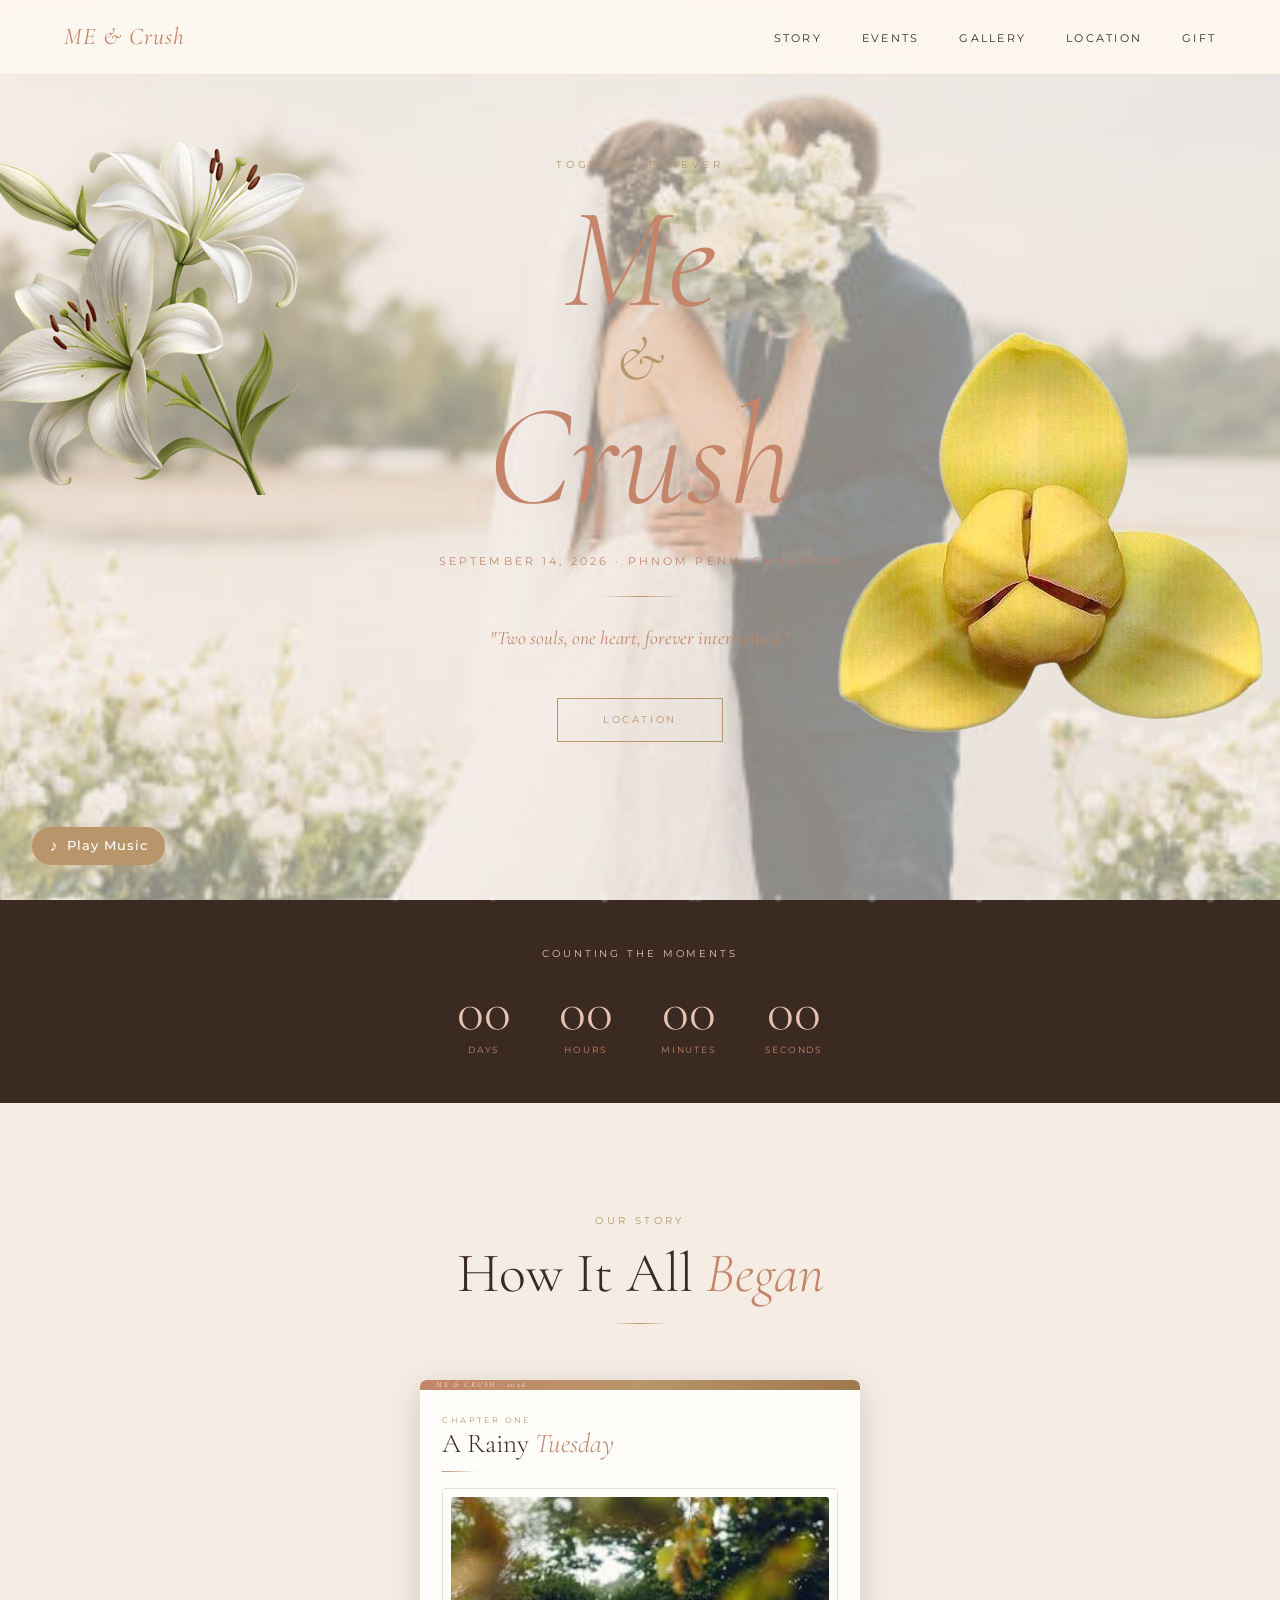
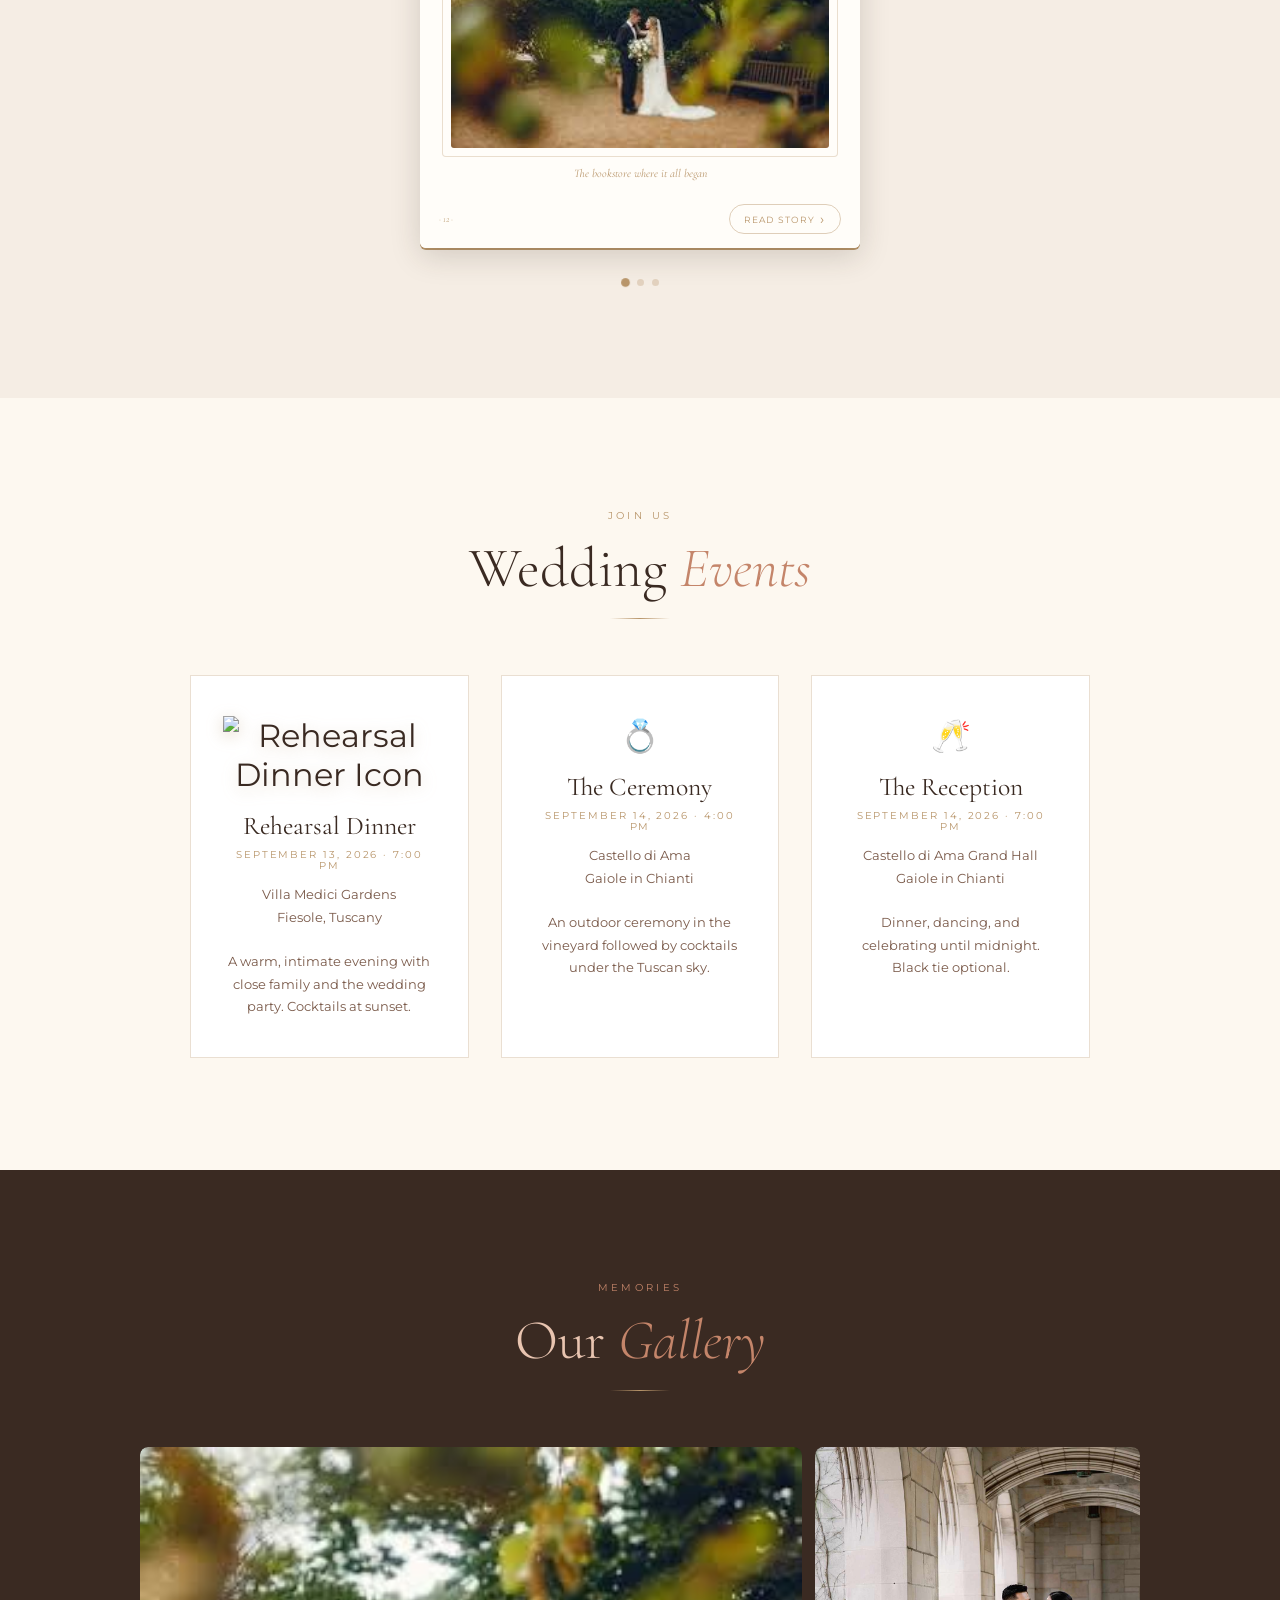
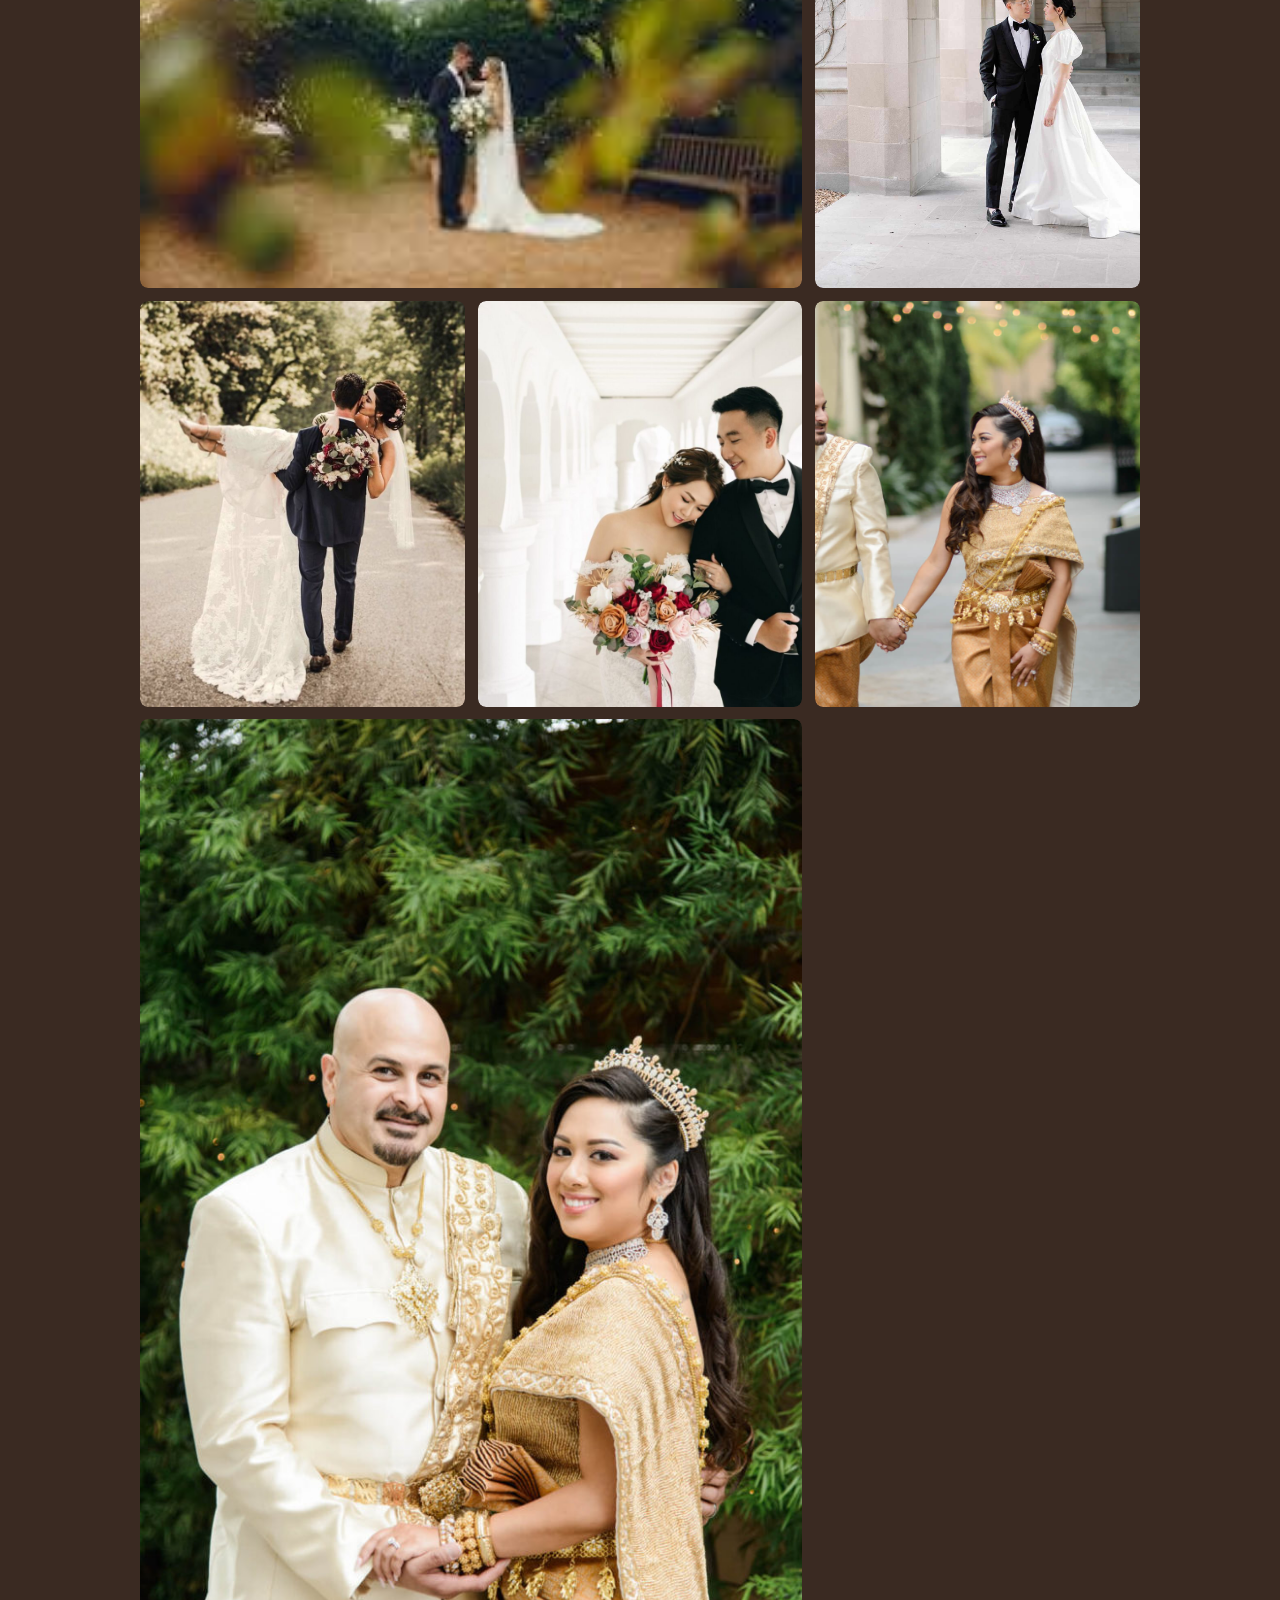
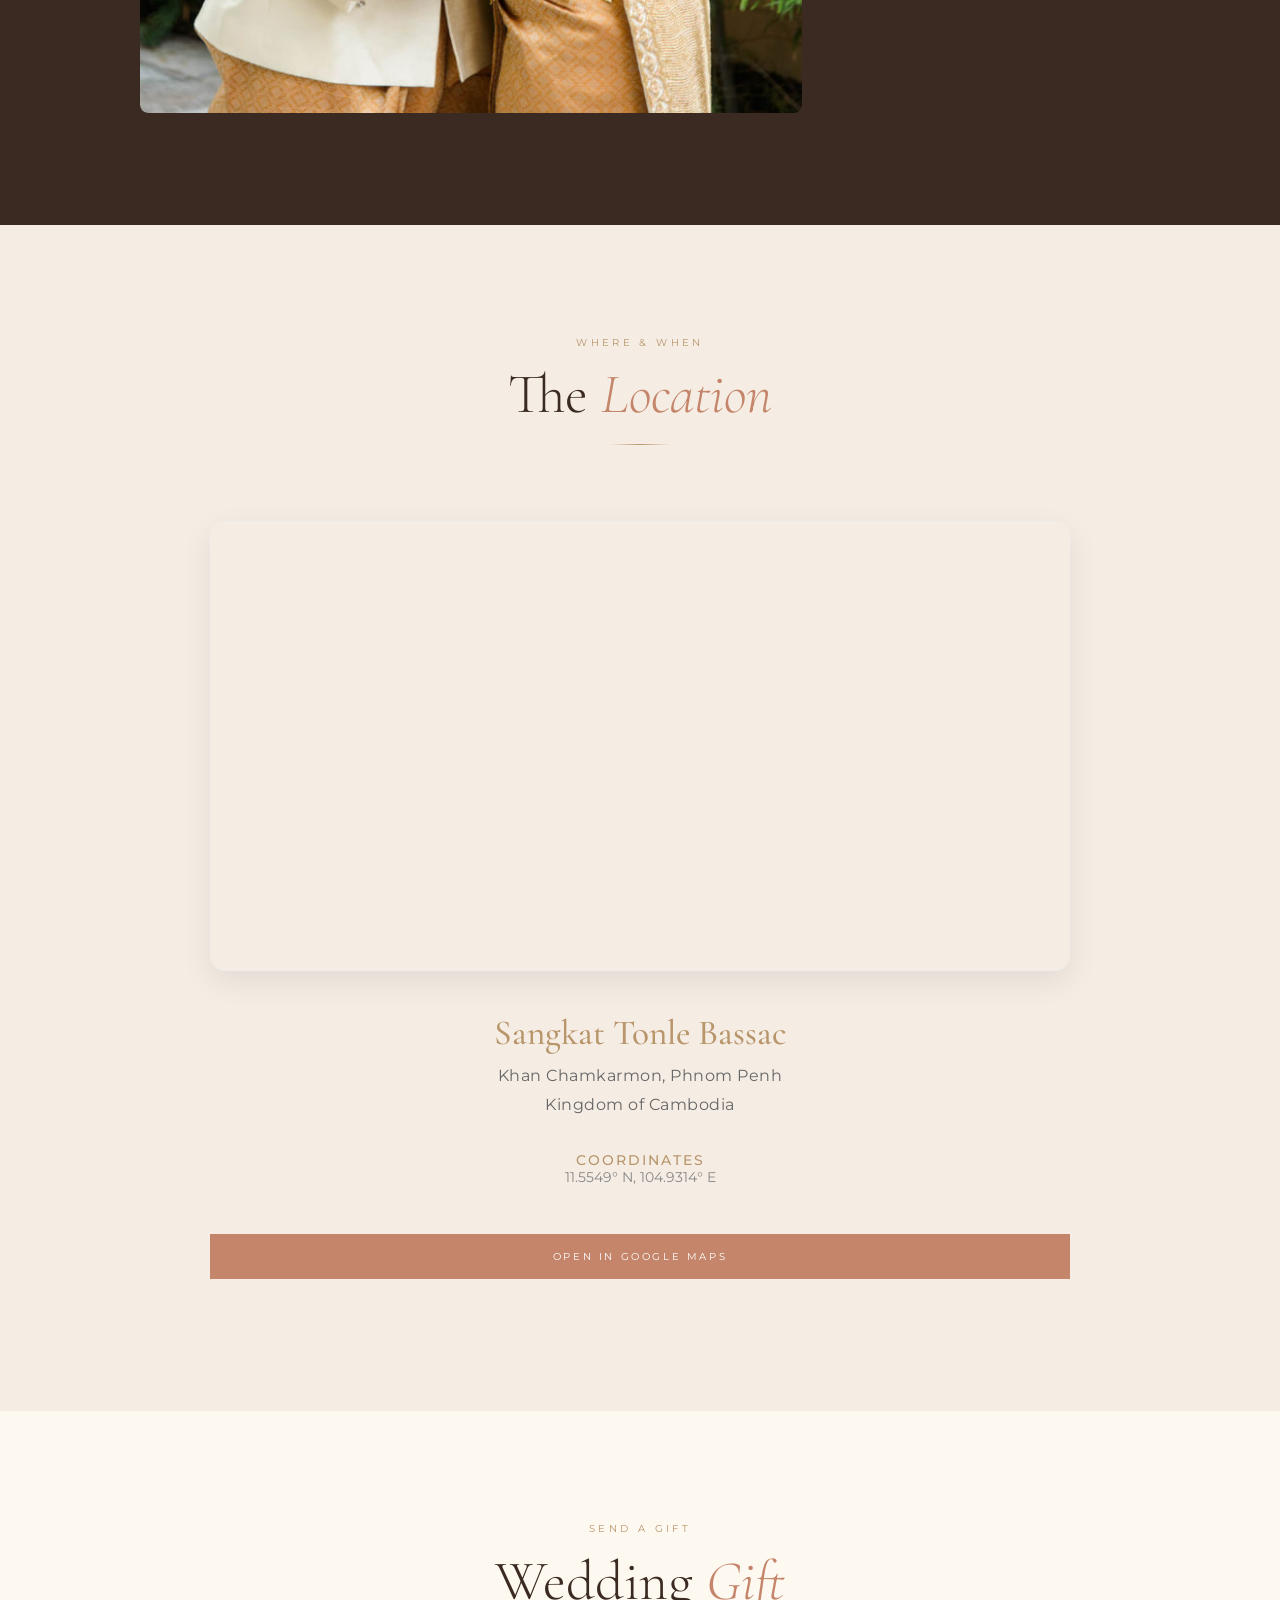
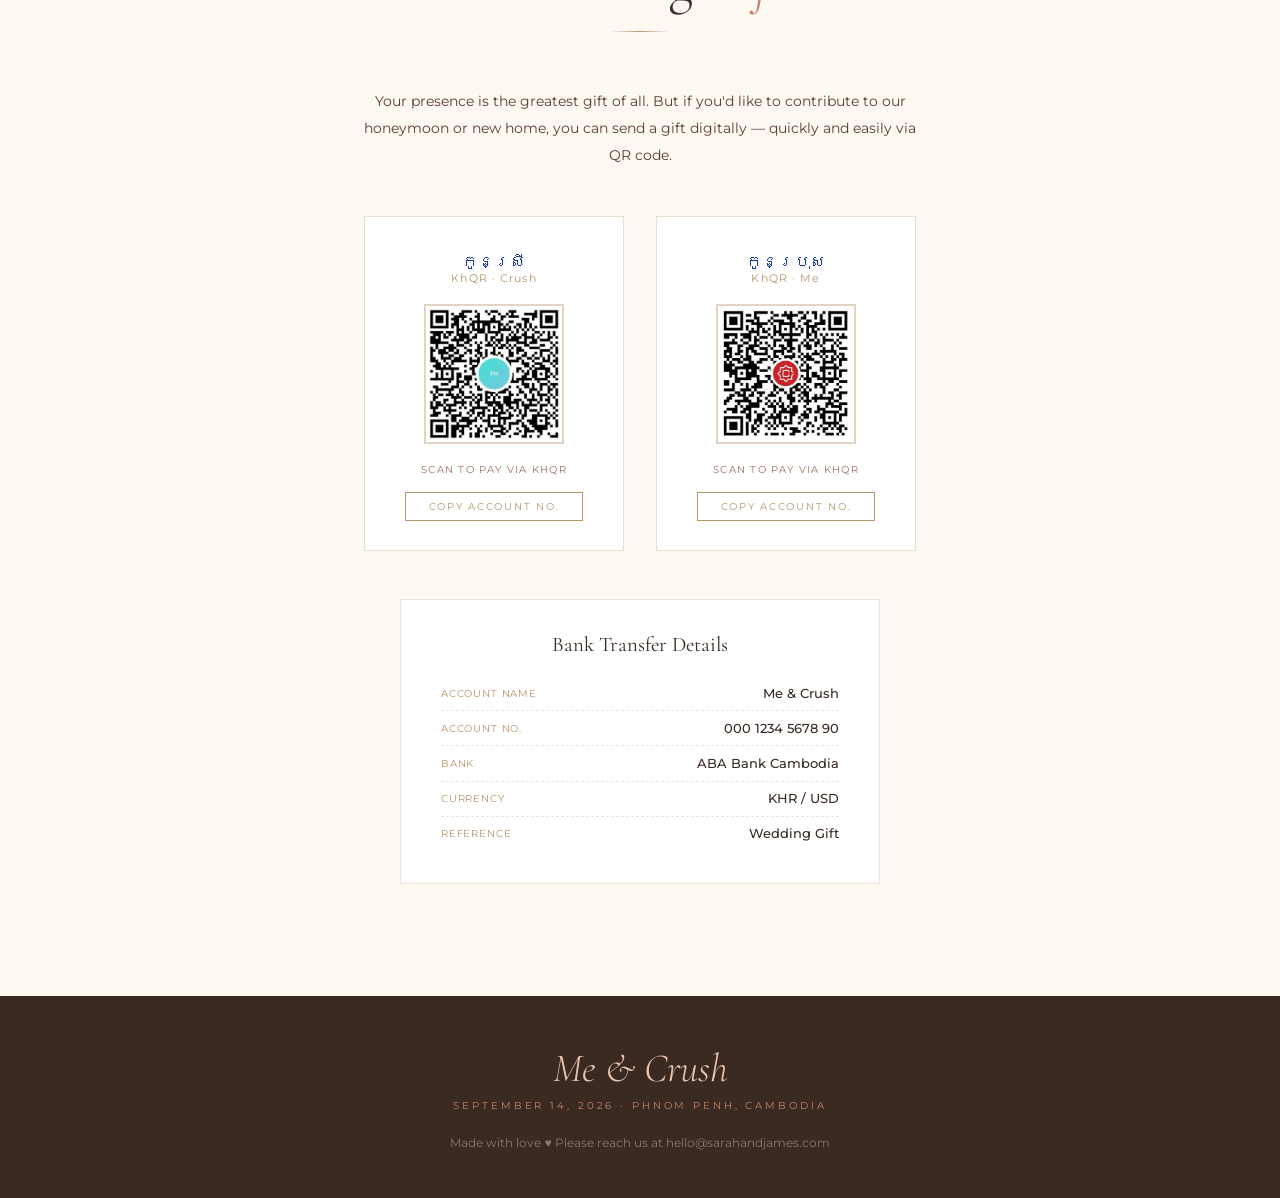
==== commit 4eb8271d: "first add" ====
--- a/index.html
+++ b/index.html
@@ -92,7 +92,17 @@
               <div class="chapter-title">A Rainy <em>Tuesday</em></div>
               <div class="chapter-divider"></div>
               <div class="img-frame">
-                <div class="story-img-placeholder"></div>
+                <img
+                  src="image/photo/1.jpg"
+                  alt="Our Story"
+                  style="
+                    width: 100%;
+                    height: 100%;
+                    object-fit: cover;
+                    border-radius: 3px;
+                    display: block;
+                  "
+                />
               </div>
               <div class="img-caption">The bookstore where it all began</div>
             </div>
--- a/style.css
+++ b/style.css
@@ -454,6 +454,13 @@
   border-radius: 3px;
   position: relative;
   overflow: hidden;
+}
+.img-frame img {
+  width: 100%;
+  height: 220px;
+  object-fit: cover;
+  border-radius: 3px;
+  display: block;
 }
 .story-img-placeholder::after {
   content: "♥";
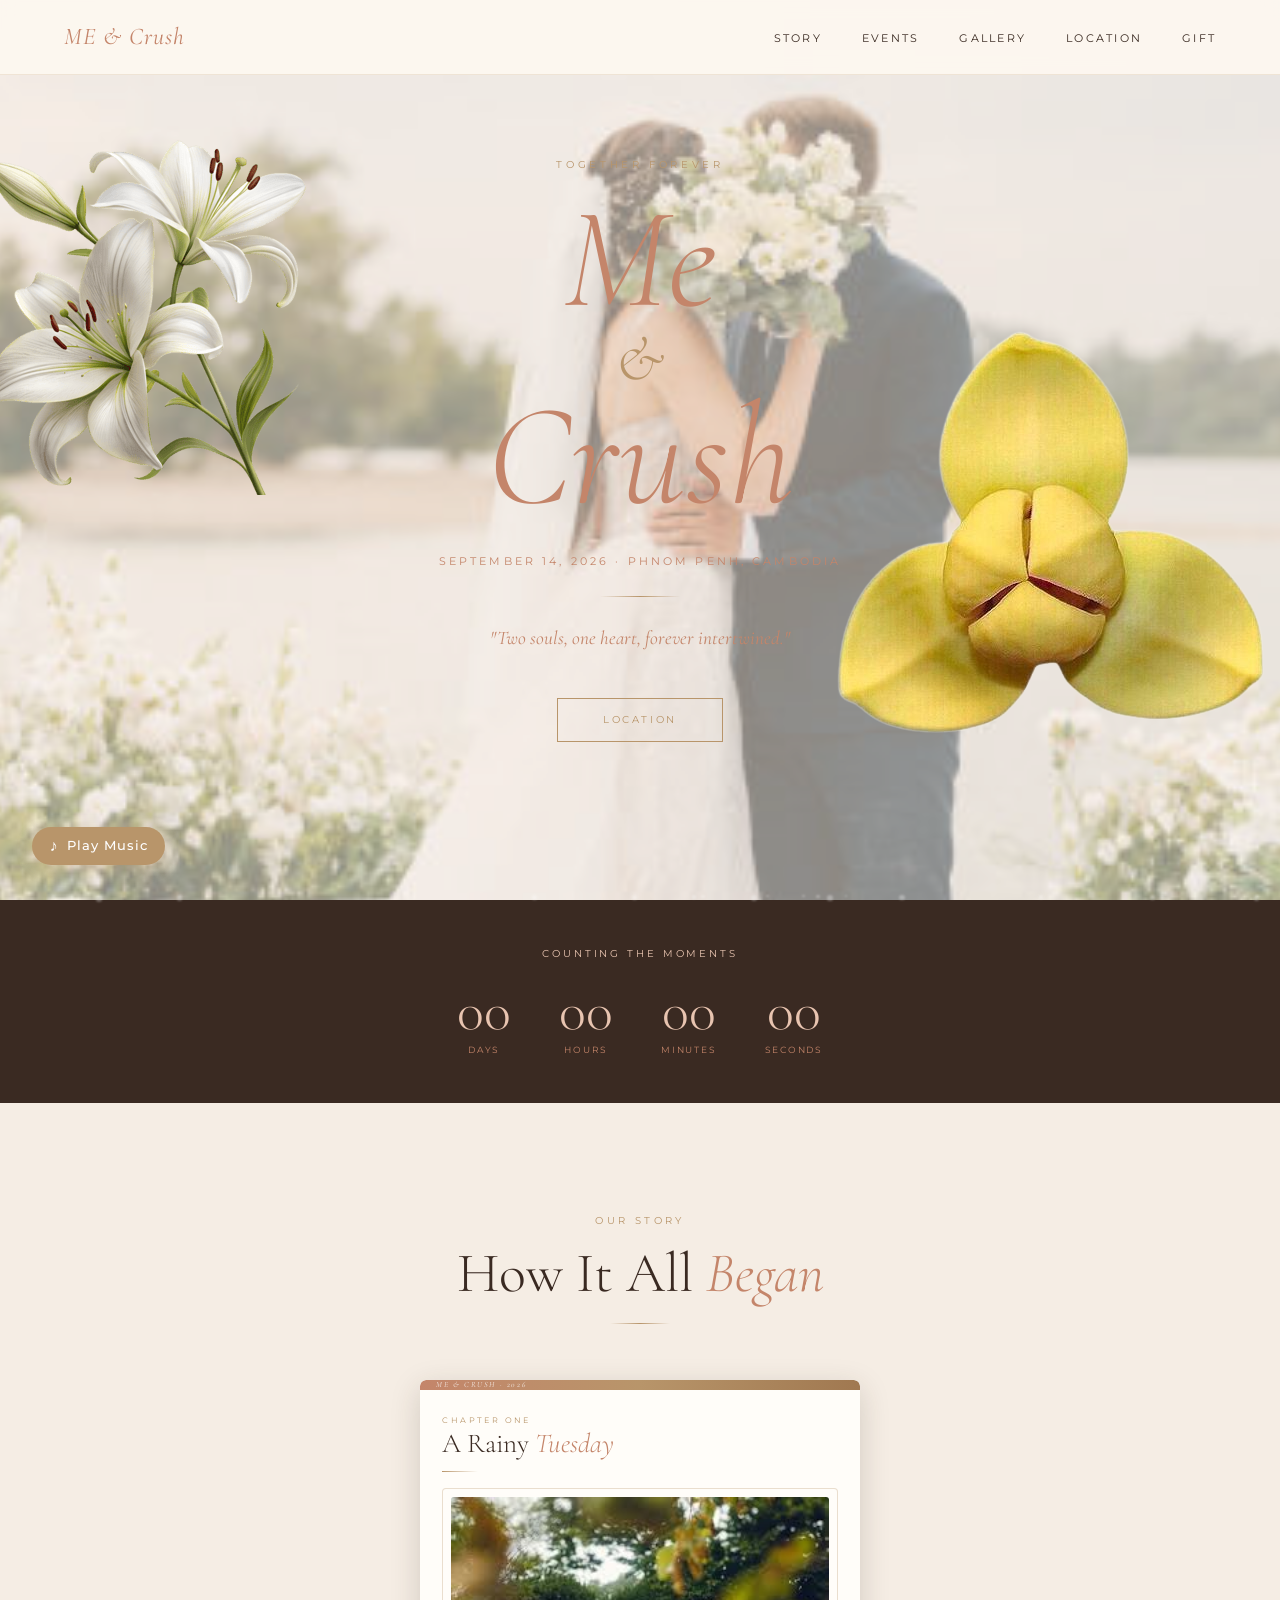
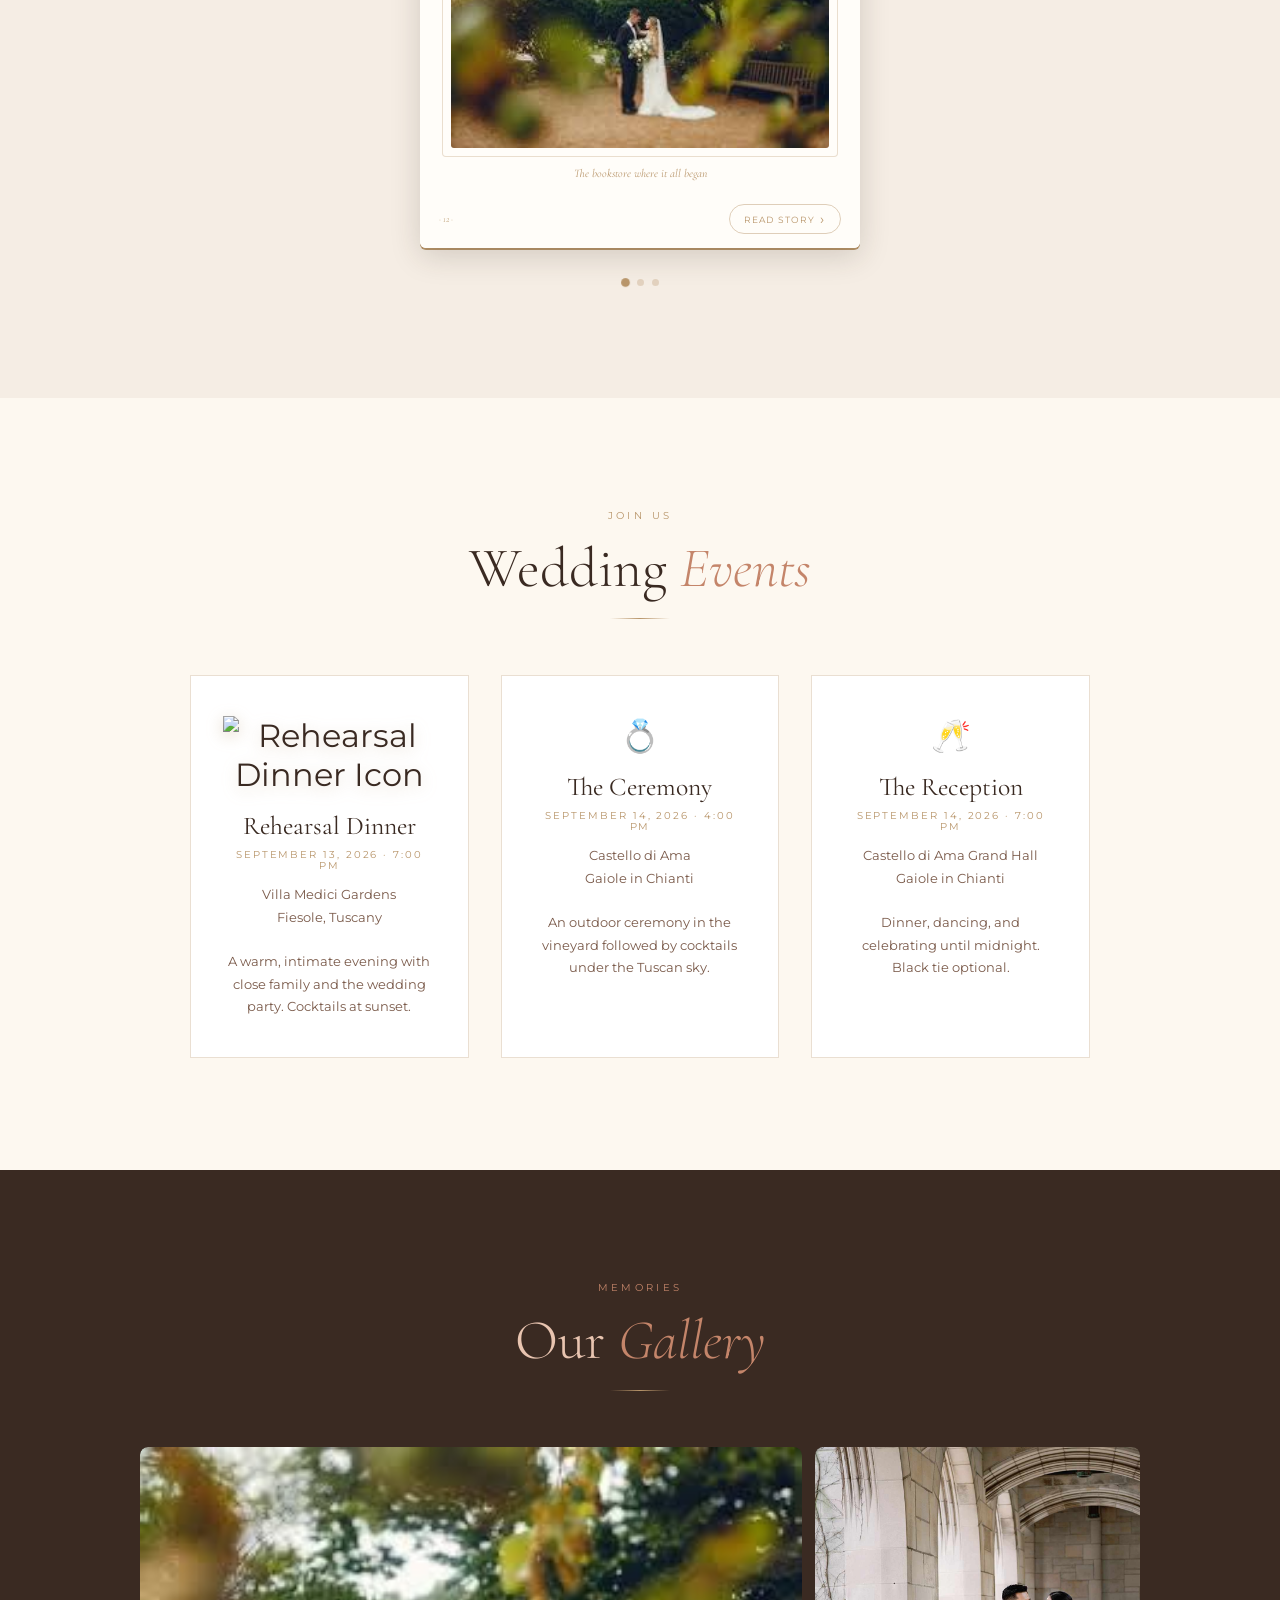
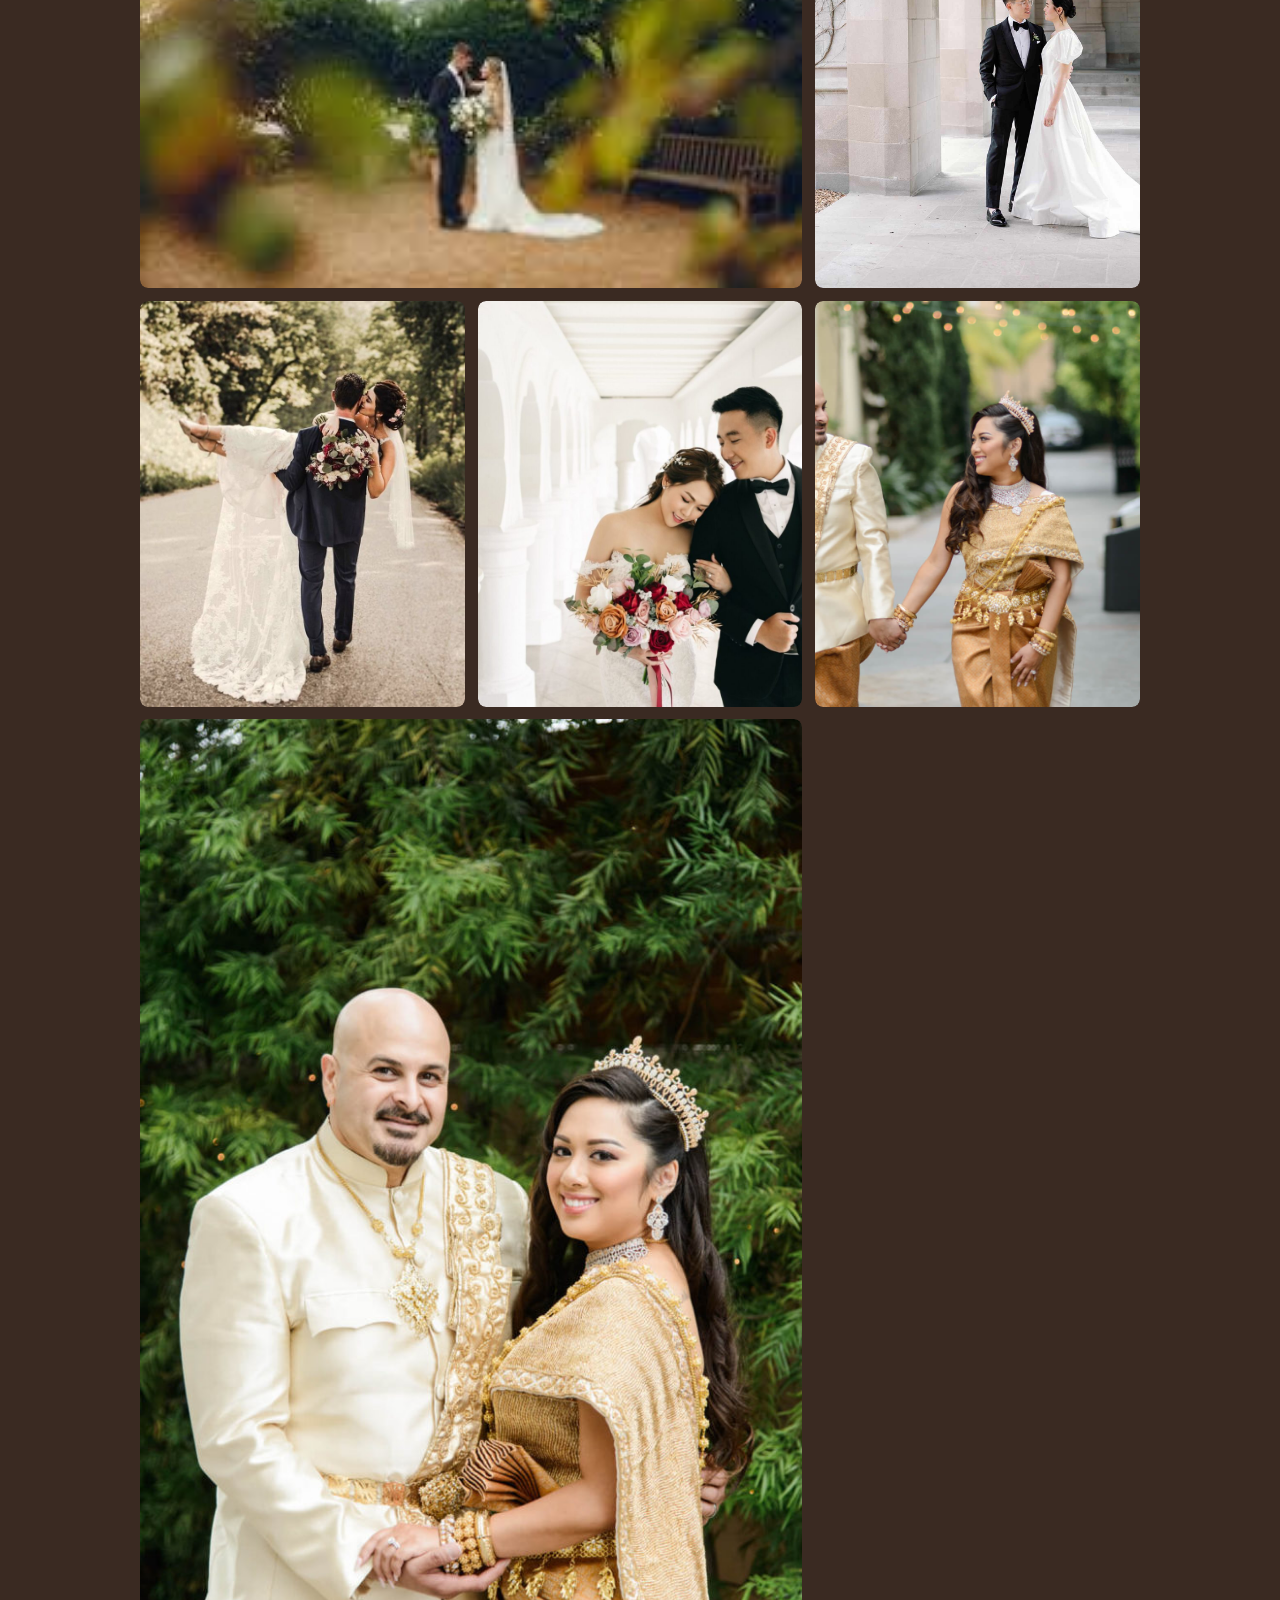
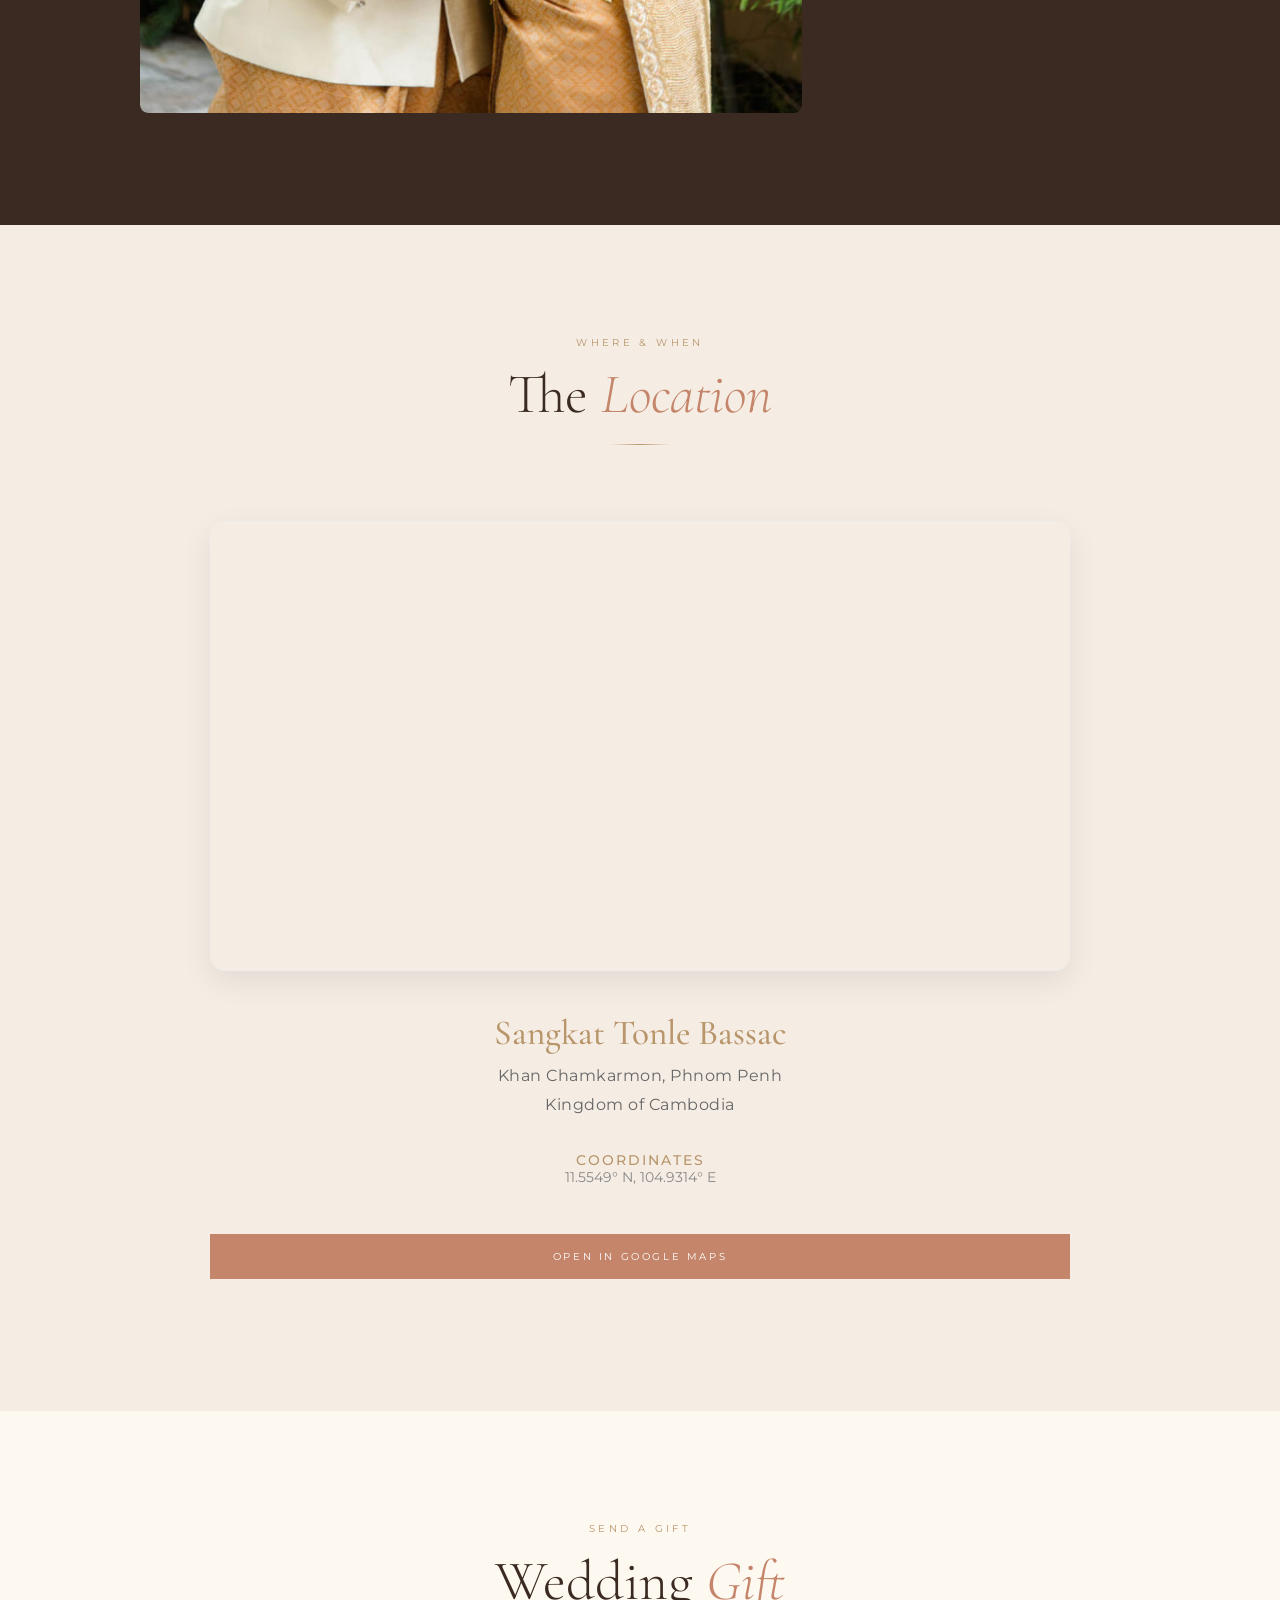
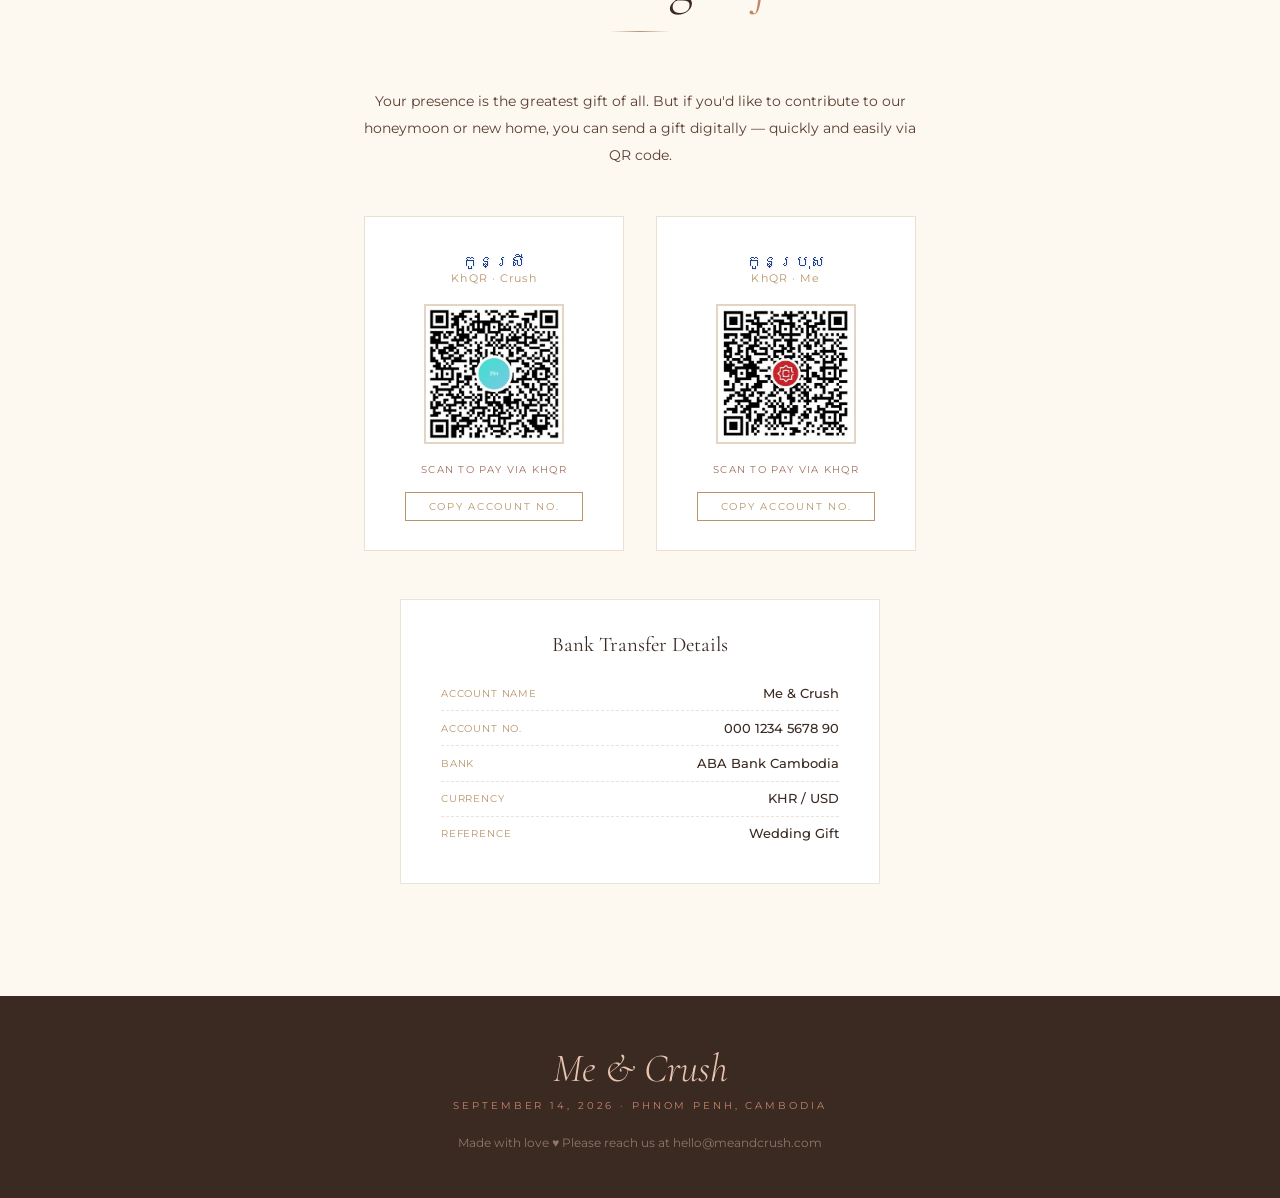
==== commit 4e4a3a22: "edit 1" ====
--- a/index.html
+++ b/index.html
@@ -444,7 +444,7 @@
       <div class="footer-names">Me & Crush</div>
       <div class="footer-date">September 14, 2026 · Phnom Penh, Cambodia</div>
       <div class="footer-note">
-        Made with love ♥ Please reach us at hello@sarahandjames.com
+        Made with love ♥ Please reach us at hello@meandcrush.com
       </div>
     </footer>
 
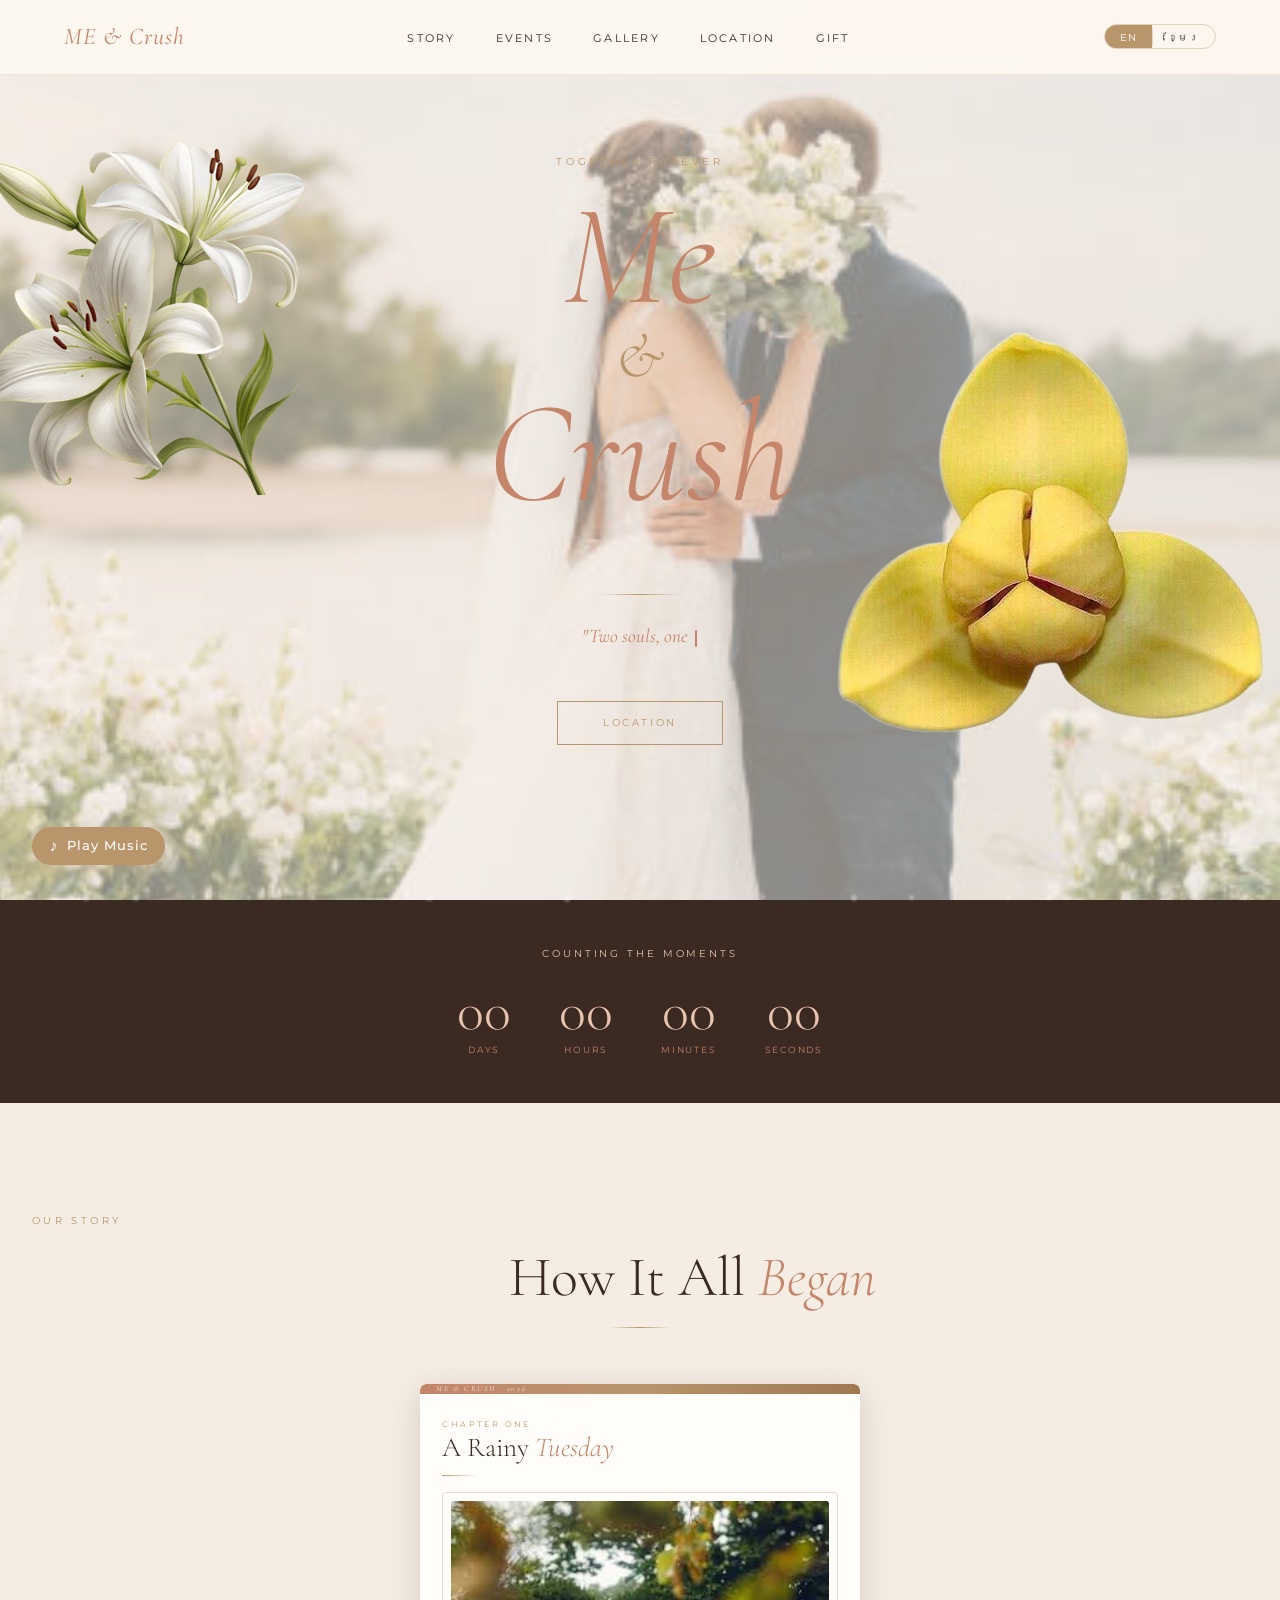
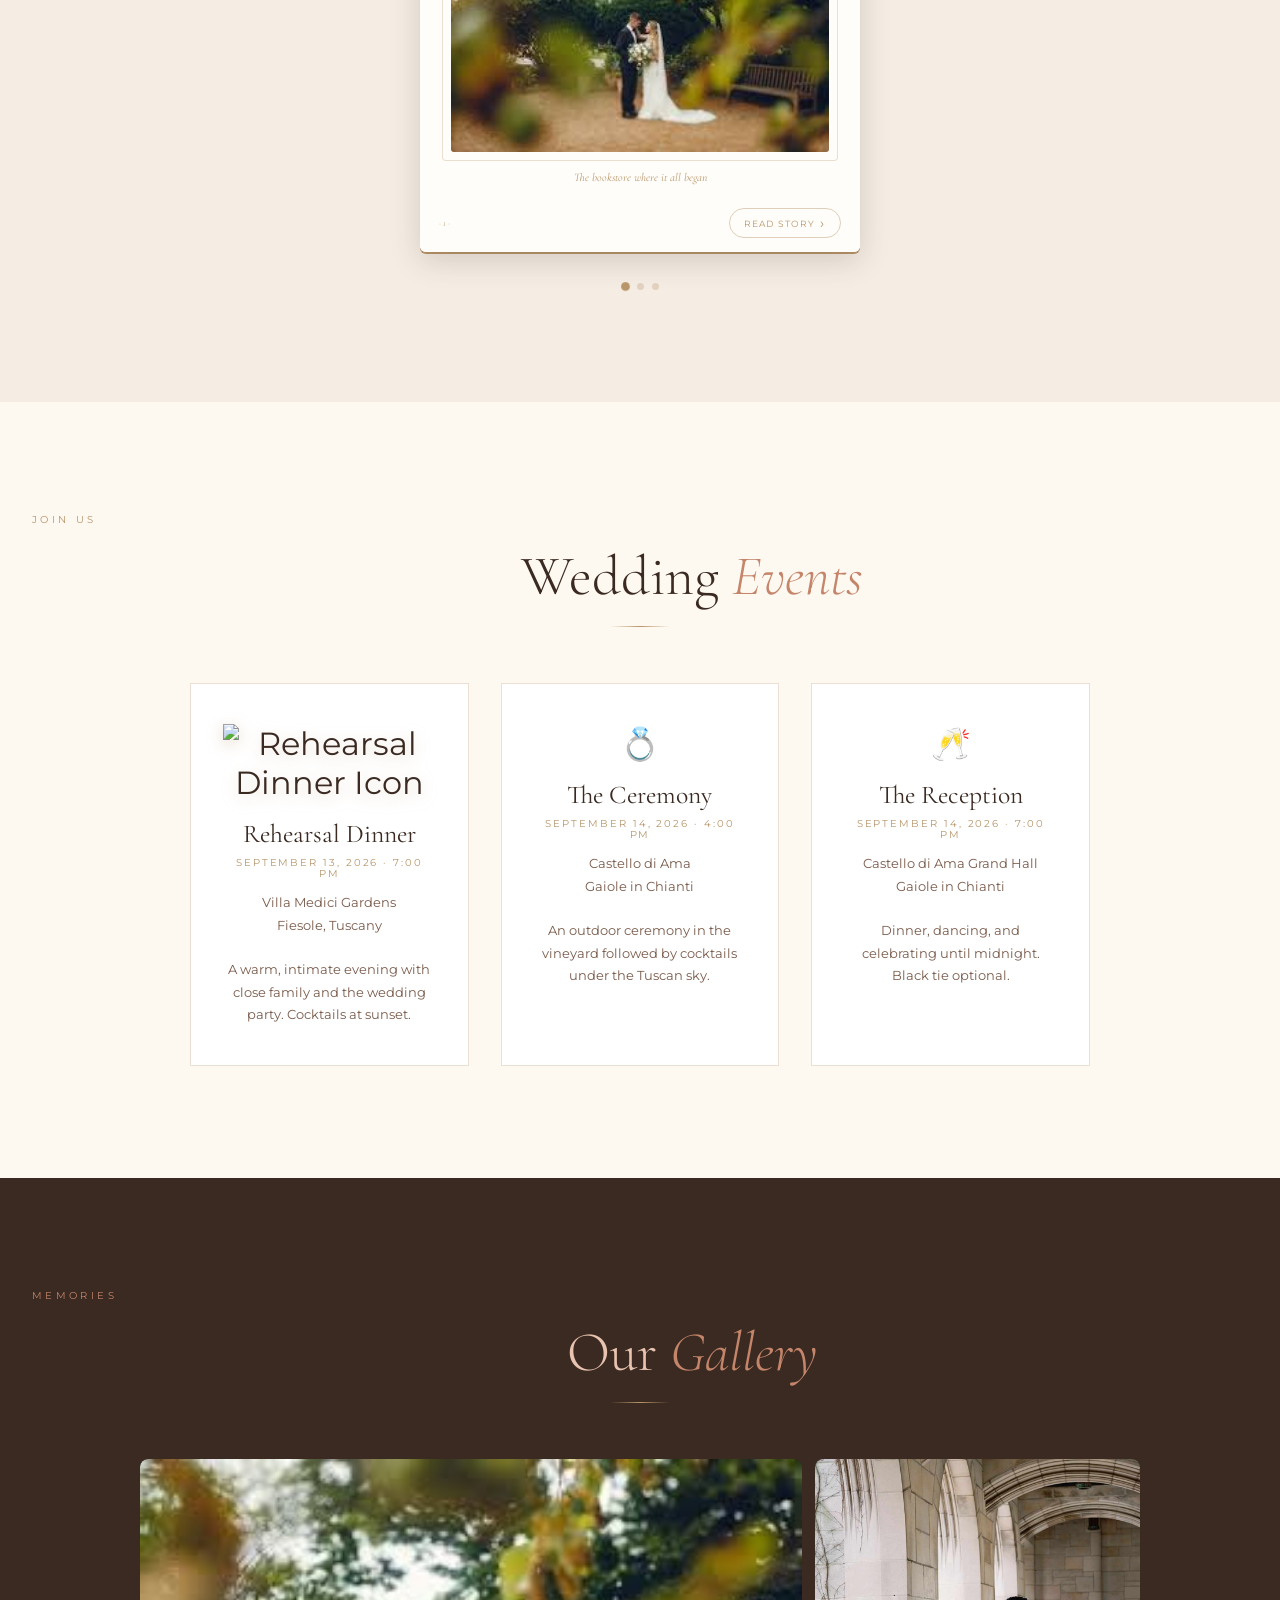
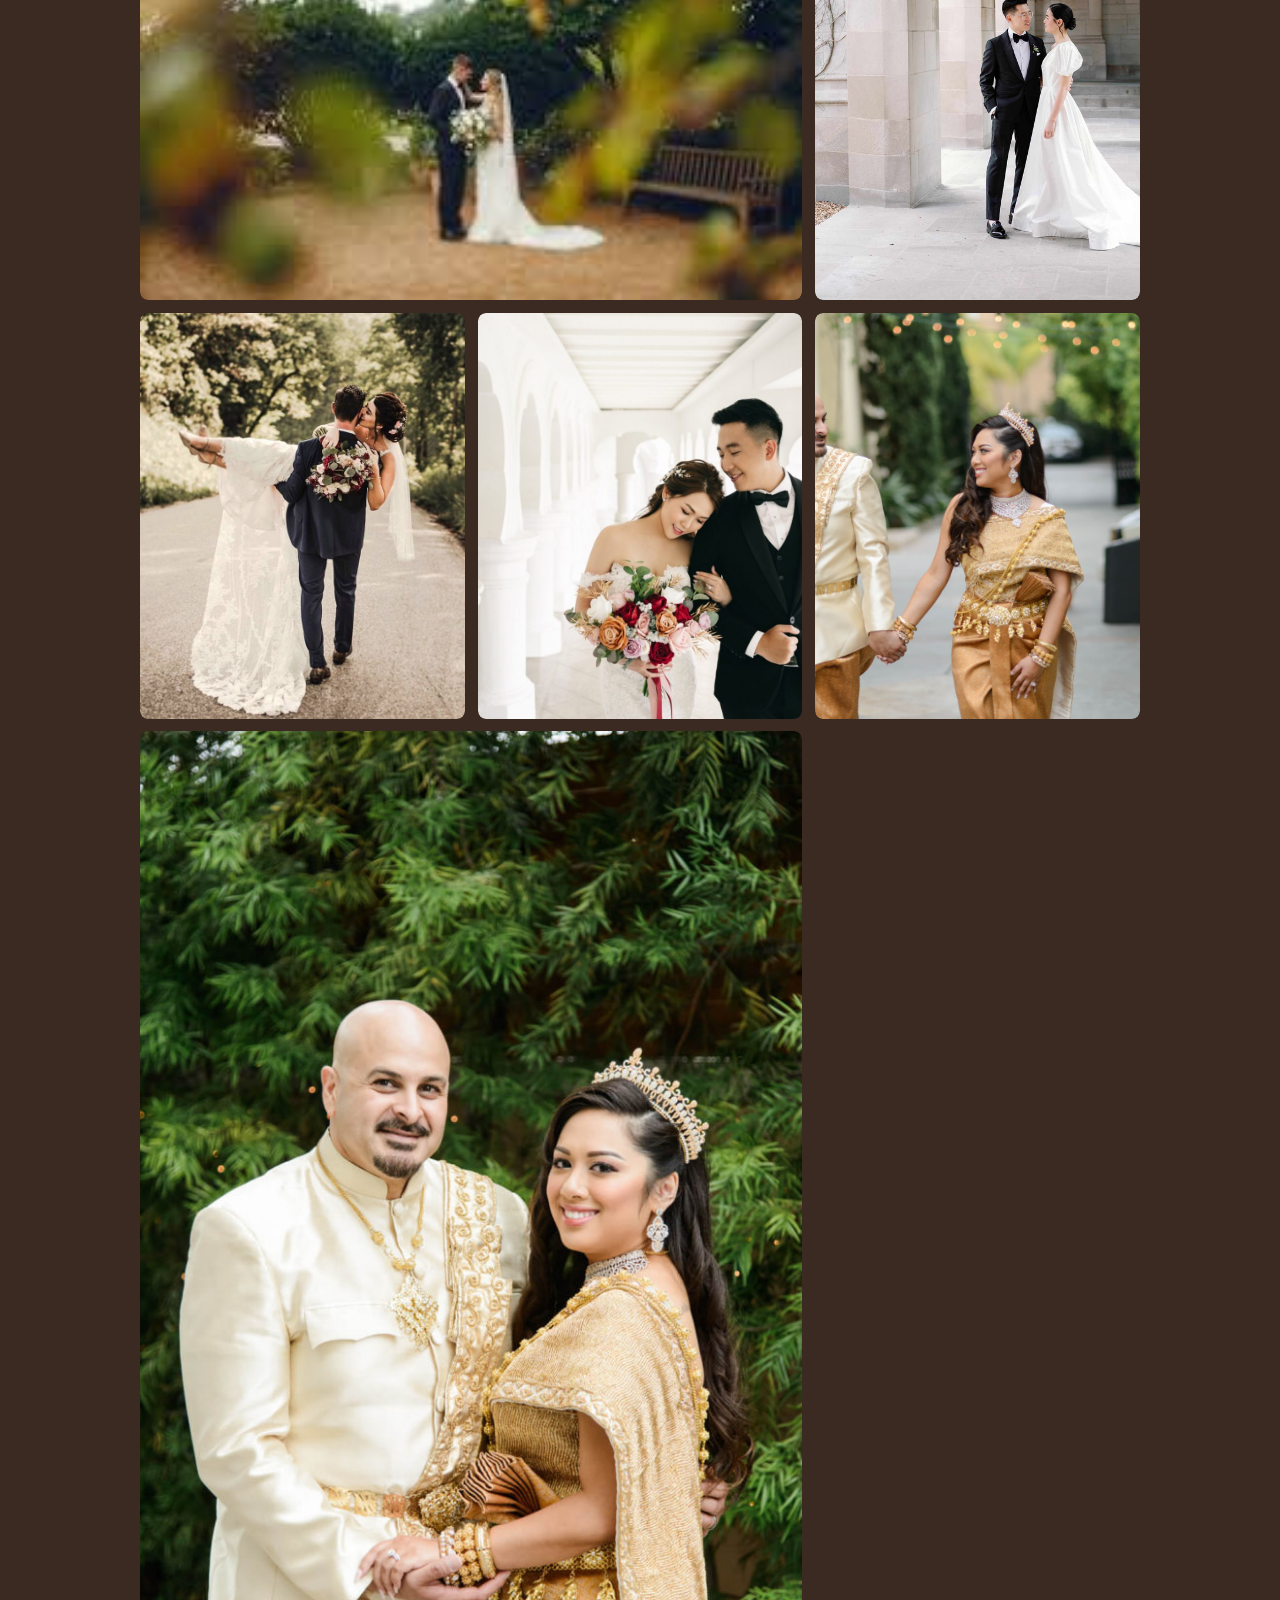
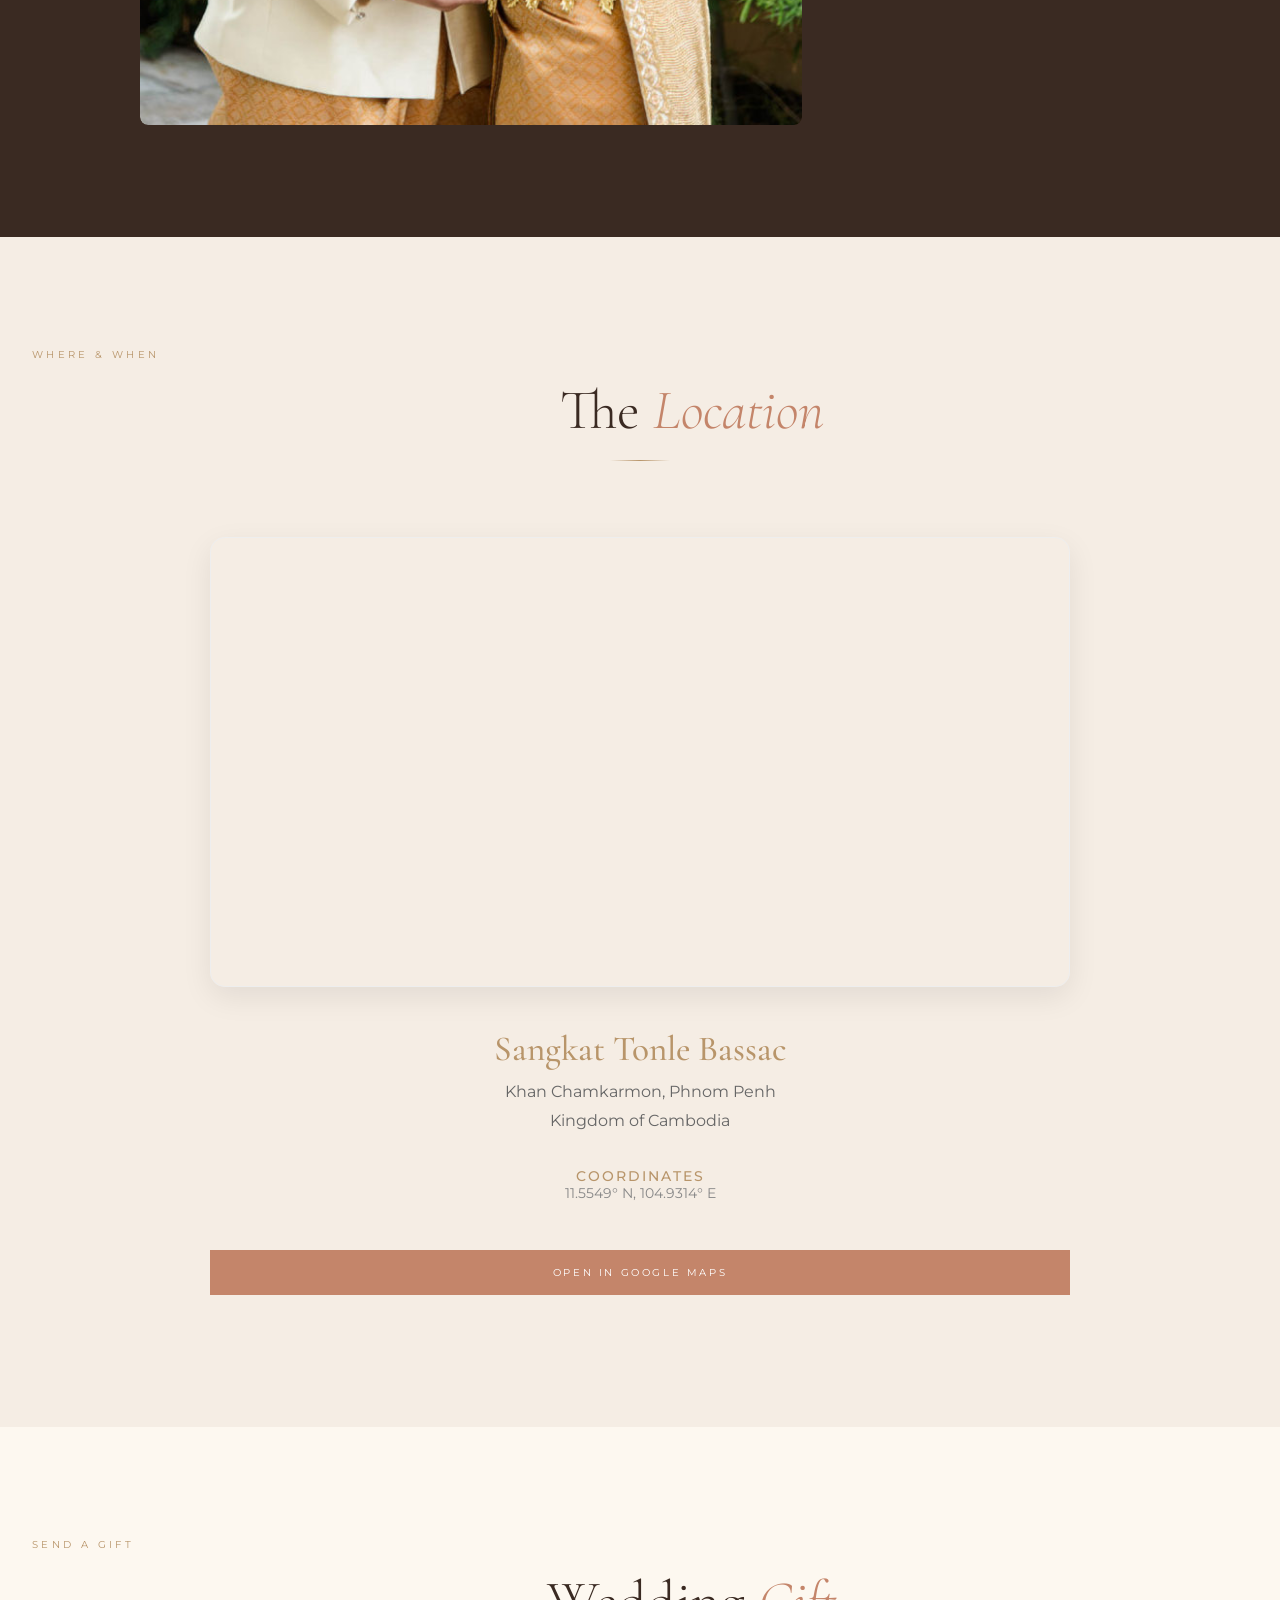
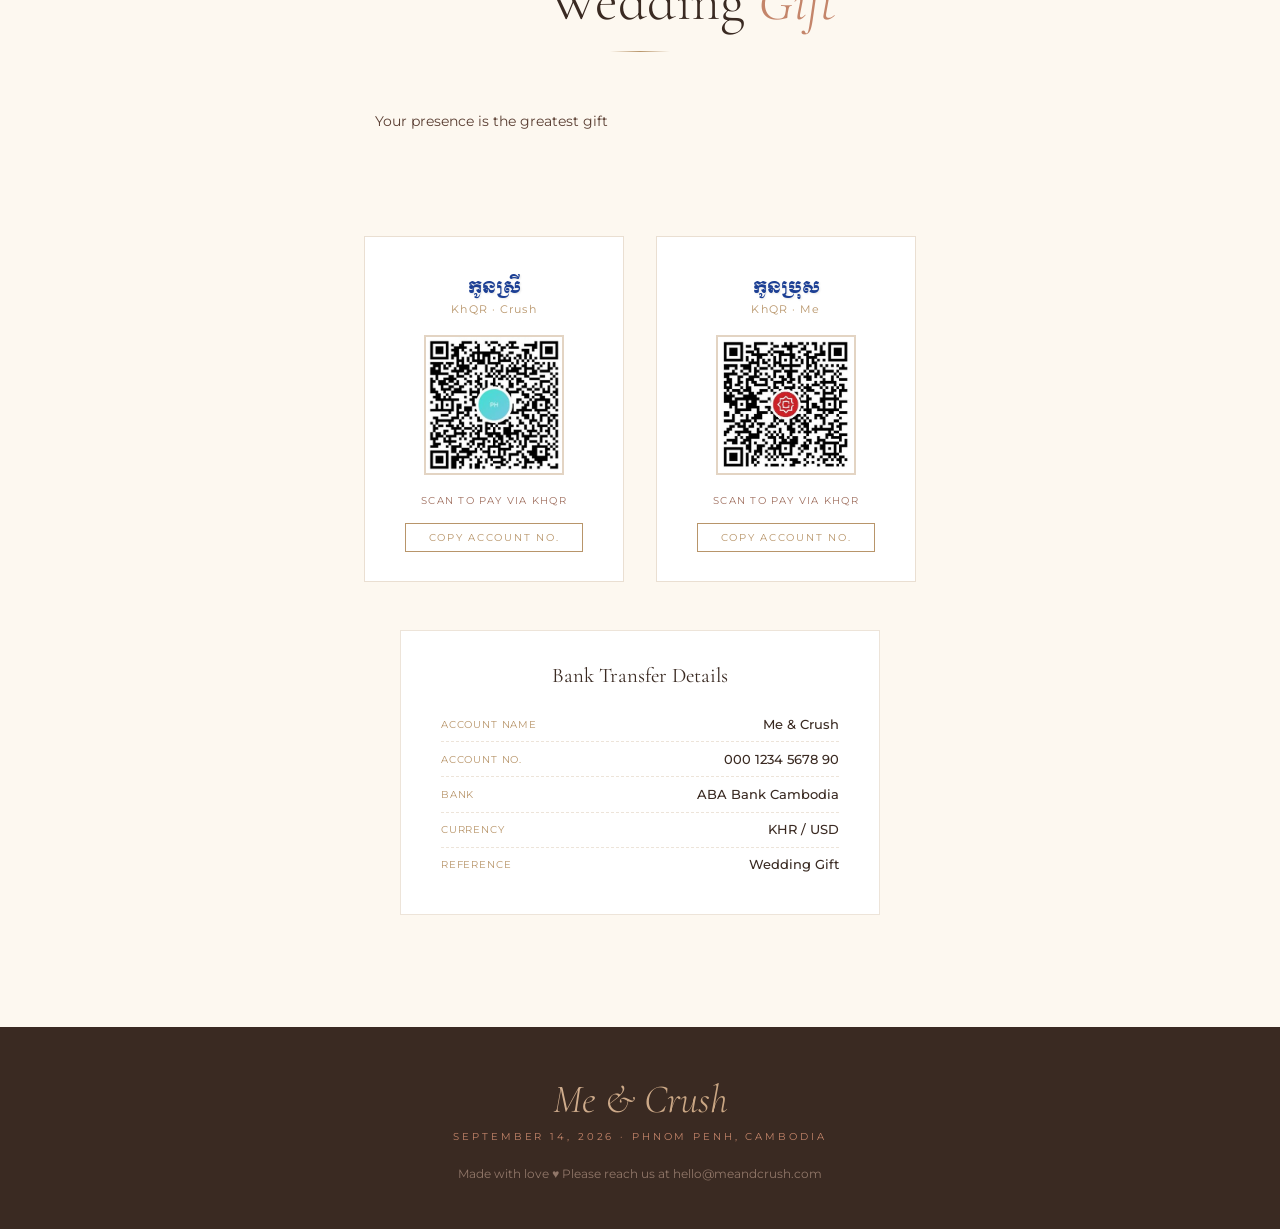
==== commit 917e5674: "add khmer" ====
--- a/index.html
+++ b/index.html
@@ -1,30 +1,211 @@
 <!doctype html>
-<html lang="en">
+<html lang="en" data-lang="en">
   <head>
     <meta charset="UTF-8" />
     <meta name="viewport" content="width=device-width, initial-scale=1.0" />
     <title>Me & Crush — Forever Begins</title>
     <link
-      href="https://fonts.googleapis.com/css2?family=Cormorant+Garamond:ital,wght@0,300;0,400;0,600;1,300;1,400&family=Montserrat:wght@300;400;500&display=swap"
+      href="https://fonts.googleapis.com/css2?family=Cormorant+Garamond:ital,wght@0,300;0,400;0,600;1,300;1,400&family=Montserrat:wght@300;400;500&family=Hanuman:wght@300;400;700&family=Moul&display=swap"
       rel="stylesheet"
     />
     <link rel="stylesheet" href="style.css" />
+    <style>
+      [data-lang="km"] body {
+        font-family: "Hanuman", serif;
+      }
+      [data-lang="km"] .nav-links a,
+      [data-lang="km"] .hero-eyebrow,
+      [data-lang="km"] .hero-date,
+      [data-lang="km"] .section-label,
+      [data-lang="km"] .countdown-label,
+      [data-lang="km"] .countdown-unit,
+      [data-lang="km"] .event-date,
+      [data-lang="km"] .event-detail,
+      [data-lang="km"] .qr-handle,
+      [data-lang="km"] .qr-note,
+      [data-lang="km"] .bank-label,
+      [data-lang="km"] .bank-val,
+      [data-lang="km"] .footer-date,
+      [data-lang="km"] .footer-note,
+      [data-lang="km"] .hero-cta,
+      [data-lang="km"] .chapter-label,
+      [data-lang="km"] .story-text p,
+      [data-lang="km"] .gift-intro,
+      [data-lang="km"] .img-caption,
+      [data-lang="km"] .end-sub,
+      [data-lang="km"] .bpage-num,
+      [data-lang="km"] .page-nav-btn {
+        font-family: "Hanuman", serif;
+        letter-spacing: 0.02em;
+      }
+      [data-lang="km"] .section-title,
+      [data-lang="km"] .hero-names,
+      [data-lang="km"] .hero-tagline,
+      [data-lang="km"] .hero-amp,
+      [data-lang="km"] .event-name,
+      [data-lang="km"] .chapter-title,
+      [data-lang="km"] .story-quote,
+      [data-lang="km"] .end-title,
+      [data-lang="km"] .end-quote,
+      [data-lang="km"] .footer-names,
+      [data-lang="km"] .gift-bank-title,
+      [data-lang="km"] .nav-logo {
+        font-family: "Moul", serif;
+        font-style: normal;
+        font-weight: 300;
+      }
+      [data-lang="km"] .section-title em,
+      [data-lang="km"] .hero-names span,
+      [data-lang="km"] .chapter-title em,
+      [data-lang="km"] .end-title em {
+        font-style: normal;
+      }
+      [data-lang="km"] .hero-names {
+        font-size: clamp(2rem, 7vw, 3rem);
+        line-height: 1.2;
+      }
+      [data-lang="km"] .section-title {
+        font-size: clamp(1.6rem, 4vw, 2.8rem);
+        line-height: 1.5;
+      }
+      [data-lang="km"] .chapter-title {
+        font-size: 1.3rem;
+        line-height: 1.6;
+      }
+      [data-lang="km"] .end-title {
+        font-size: 1.4rem;
+        line-height: 1.5;
+      }
+      [data-lang="km"] .story-quote,
+      [data-lang="km"] .end-quote {
+        font-size: 0.88rem;
+        line-height: 1.9;
+      }
+      [data-lang="km"] .nav-links a {
+        font-size: 0.85rem;
+        letter-spacing: 0.05em;
+      }
+      [data-lang="km"] .hero-eyebrow {
+        font-size: 0.75rem;
+        letter-spacing: 0.1em;
+      }
+      [data-lang="km"] .hero-date {
+        font-size: 0.8rem;
+        letter-spacing: 0.08em;
+      }
+      [data-lang="km"] .countdown-label {
+        font-size: 0.75rem;
+        letter-spacing: 0.05em;
+      }
+      [data-lang="km"] .countdown-unit {
+        font-size: 0.65rem;
+        letter-spacing: 0.05em;
+      }
+      [data-lang="km"] .section-label {
+        font-size: 0.75rem;
+        letter-spacing: 0.08em;
+      }
+      [data-lang="km"] .gift-intro {
+        font-size: 0.92rem;
+        line-height: 2;
+      }
+      [data-lang="km"] .event-detail {
+        font-size: 0.85rem;
+        line-height: 2;
+      }
+      [data-lang="km"] .footer-names {
+        font-size: 1.8rem;
+      }
+
+      .lang-toggle {
+        display: flex;
+        align-items: center;
+        border: 1px solid rgba(184, 149, 106, 0.4);
+        border-radius: 30px;
+        overflow: hidden;
+        margin-left: 2rem;
+        flex-shrink: 0;
+      }
+      .lang-btn {
+        padding: 0.35rem 0.9rem;
+        background: none;
+        border: none;
+        font-family: "Montserrat", sans-serif;
+        font-size: 0.62rem;
+        letter-spacing: 0.15em;
+        text-transform: uppercase;
+        color: var(--deep);
+        cursor: pointer;
+        transition: all 0.3s;
+      }
+      .lang-btn.active {
+        background: var(--gold);
+        color: #fff;
+      }
+      .lang-btn:not(.active):hover {
+        color: var(--rose);
+      }
+      .lang-divider {
+        width: 1px;
+        height: 18px;
+        background: rgba(184, 149, 106, 0.3);
+        flex-shrink: 0;
+      }
+      .lang-fade {
+        animation: langFadeIn 0.45s ease forwards;
+      }
+      @keyframes langFadeIn {
+        from {
+          opacity: 0.4;
+        }
+        to {
+          opacity: 1;
+        }
+      }
+
+      @media (max-width: 768px) {
+        .lang-toggle {
+          margin-left: 0.5rem;
+        }
+        .lang-btn {
+          padding: 0.3rem 0.6rem;
+          font-size: 0.55rem;
+        }
+      }
+    </style>
   </head>
   <body>
     <nav>
-      <div class="nav-logo">ME & Crush</div>
+      <div class="nav-logo">
+        <span data-en="ME &amp; Crush" data-km="ខ្ញុំ &amp; ស្នេហា"
+          >ME &amp; Crush</span
+        >
+      </div>
       <div class="menu-toggle" id="mobile-menu">
-        <span></span>
-        <span></span>
-        <span></span>
+        <span></span><span></span><span></span>
       </div>
       <ul class="nav-links">
-        <li><a href="#story">Story</a></li>
-        <li><a href="#events">Events</a></li>
-        <li><a href="#gallery">Gallery</a></li>
-        <li><a href="#location">Location</a></li>
-        <li><a href="#gift">Gift</a></li>
+        <li><a href="#story" data-en="Story" data-km="រឿងរ៉ាវ">Story</a></li>
+        <li>
+          <a href="#events" data-en="Events" data-km="ព្រឹត្តិការណ៍">Events</a>
+        </li>
+        <li>
+          <a href="#gallery" data-en="Gallery" data-km="វិចិត្រសាល">Gallery</a>
+        </li>
+        <li>
+          <a href="#location" data-en="Location" data-km="ទីតាំង">Location</a>
+        </li>
+        <li><a href="#gift" data-en="Gift" data-km="អំណោយ">Gift</a></li>
       </ul>
+      <div class="lang-toggle">
+        <button class="lang-btn active" id="btn-en" onclick="setLang('en')">
+          EN
+        </button>
+        <div class="lang-divider"></div>
+        <button class="lang-btn" id="btn-km" onclick="setLang('km')">
+          ខ្មែរ
+        </button>
+      </div>
     </nav>
 
     <section class="hero">
@@ -39,57 +220,107 @@
         class="hero-deco right"
       />
       <div class="hero-content">
-        <p class="hero-eyebrow">Together Forever</p>
+        <p
+          class="hero-eyebrow"
+          data-en="Together Forever"
+          data-km="រួមជីវិតអស់កល្ប"
+        >
+          Together Forever
+        </p>
         <h1 class="hero-names">
-          <span>Me</span>
+          <span data-en="Me" data-km="ខ្ញុំ">Me</span>
           <em class="hero-amp">&amp;</em>
-          <span>Crush</span>
+          <span data-en="Crush" data-km="ស្នេហា">Crush</span>
         </h1>
-        <p class="hero-date">September 14, 2026 · Phnom Penh, Cambodia</p>
+        <p
+          class="hero-date"
+          data-en="September 14, 2026 · Phnom Penh, Cambodia"
+          data-km="១៤ កញ្ញា ២០២៦ · ភ្នំពេញ កម្ពុជា"
+        >
+          September 14, 2026 · Phnom Penh, Cambodia
+        </p>
         <div class="hero-divider"></div>
-        <p class="hero-tagline">"Two souls, one heart, forever intertwined."</p>
-        <a href="#location" class="hero-cta">location</a>
+        <p
+          class="hero-tagline"
+          data-en='"Two souls, one heart, forever intertwined."'
+          data-km='"ពីរដួងវិញ្ញាណ ចិត្តតែមួយ ស្នេហ៍ពេញអស់ជាតិ"'
+        >
+          "Two souls, one heart, forever intertwined."
+        </p>
+        <a href="#location" class="hero-cta" data-en="Location" data-km="ទីតាំង"
+          >Location</a
+        >
       </div>
     </section>
 
     <div class="countdown-section">
-      <p class="countdown-label">Counting the moments</p>
+      <p
+        class="countdown-label"
+        data-en="Counting the moments"
+        data-km="រាប់ពេលវេលា"
+      >
+        Counting the moments
+      </p>
       <div class="countdown-grid">
         <div class="countdown-item">
           <div class="countdown-num" id="days">--</div>
-          <div class="countdown-unit">Days</div>
+          <div class="countdown-unit" data-en="Days" data-km="ថ្ងៃ">Days</div>
         </div>
         <div class="countdown-item">
           <div class="countdown-num" id="hours">--</div>
-          <div class="countdown-unit">Hours</div>
+          <div class="countdown-unit" data-en="Hours" data-km="ម៉ោង">Hours</div>
         </div>
         <div class="countdown-item">
           <div class="countdown-num" id="minutes">--</div>
-          <div class="countdown-unit">Minutes</div>
+          <div class="countdown-unit" data-en="Minutes" data-km="នាទី">
+            Minutes
+          </div>
         </div>
         <div class="countdown-item">
           <div class="countdown-num" id="seconds">--</div>
-          <div class="countdown-unit">Seconds</div>
+          <div class="countdown-unit" data-en="Seconds" data-km="វិនាទី">
+            Seconds
+          </div>
         </div>
       </div>
     </div>
 
-    <!-- STORY SECTION — BOOK with flip pages -->
     <section class="story" id="story">
-      <p class="section-label reveal">Our Story</p>
-      <h2 class="section-title reveal">How It All <em>Began</em></h2>
+      <p
+        class="section-label reveal"
+        data-en="Our Story"
+        data-km="រឿងរ៉ាវរបស់យើង"
+      >
+        Our Story
+      </p>
+      <h2 class="section-title reveal">
+        <span data-en="How It All " data-km="ការចាប់ផ្តើម">How It All </span
+        ><em data-en="Began" data-km="ស្នេហ៍">Began</em>
+      </h2>
       <div class="section-divider reveal"></div>
-
       <div class="book-outer reveal">
         <div class="pages-stack" id="pagesStack">
-          <!-- PAGE 1 — Image -->
           <div class="bpage active" id="page1">
             <div class="spine-bar">
-              <span class="spine-bar-text">Me &amp; Crush · 2026</span>
+              <span
+                class="spine-bar-text"
+                data-en="Me &amp; Crush · 2026"
+                data-km="ខ្ញុំ &amp; ស្នេហា · ២០២៦"
+                >Me &amp; Crush · 2026</span
+              >
             </div>
             <div class="bpage-inner">
-              <div class="chapter-label">Chapter One</div>
-              <div class="chapter-title">A Rainy <em>Tuesday</em></div>
+              <div
+                class="chapter-label"
+                data-en="Chapter One"
+                data-km="ជំពូកទី១"
+              >
+                Chapter One
+              </div>
+              <div class="chapter-title">
+                <span data-en="A Rainy " data-km="ថ្ងៃអង្គារ">A Rainy </span
+                ><em data-en="Tuesday" data-km="ភ្លៀងធ្លាក់">Tuesday</em>
+              </div>
               <div class="chapter-divider"></div>
               <div class="img-frame">
                 <img
@@ -104,46 +335,70 @@
                   "
                 />
               </div>
-              <div class="img-caption">The bookstore where it all began</div>
+              <div
+                class="img-caption"
+                data-en="The bookstore where it all began"
+                data-km="ហាងលក់សៀវភៅ ដែលជាការចាប់ផ្តើម"
+              >
+                The bookstore where it all began
+              </div>
             </div>
             <div class="page-num-row">
-              <span class="bpage-num">· 12 ·</span>
+              <span class="bpage-num">· 1 ·</span>
               <button class="page-nav-btn" onclick="goToPage(2)">
-                Read Story <span class="nav-arrow">›</span>
+                <span data-en="Read Story" data-km="អានរឿង">Read Story</span>
+                <span class="nav-arrow">›</span>
               </button>
             </div>
           </div>
 
-          <!-- PAGE 2 — Story text -->
           <div class="bpage" id="page2">
             <div class="spine-bar">
-              <span class="spine-bar-text">Me &amp; Crush · 2026</span>
+              <span
+                class="spine-bar-text"
+                data-en="Me &amp; Crush · 2026"
+                data-km="ខ្ញុំ &amp; ស្នេហា · ២០២៦"
+                >Me &amp; Crush · 2026</span
+              >
             </div>
             <div style="position: relative; overflow: hidden">
               <div class="rulings-bg"></div>
               <div class="bpage-inner">
                 <div class="story-text">
-                  <p>
-                    It was a rainy Tuesday in the city when Sarah and James
-                    first locked eyes across a crowded bookstore. He was
-                    reaching for the last copy of a novel she had been searching
-                    for all week — and somehow, that small collision of fate
-                    changed everything.
+                  <p
+                    data-en="It was a rainy Tuesday in the city when Crush and Me first locked eyes across a crowded bookstore. He was reaching for the last copy of a novel she had been searching for all week — and somehow, that small collision of fate changed everything."
+                    data-km="វាគឺជាថ្ងៃអង្គារដ៏ត្រជាក់ត្រជុំ និងមានភ្លៀងធ្លាក់ក្នុងទីក្រុង នៅពេលដែល Crush និង Me បានប្រសព្វភ្នែកគ្នាជាលើកដំបូង នៅក្នុងបណ្ណាគារដ៏អ៊ូអរមួយ។ គាត់បានលូកដៃចាប់យកសៀវភៅចុងក្រោយដែលនាងបានតាមរកពេញមួយសប្តាហ៍ — ហើយជួបដោយចៃដន្យតូចមួយនេះហើយ ដែលបានផ្លាស់ប្តូរអ្វីៗគ្រប់យ៉ាង។"
+                  >
+                    It was a rainy Tuesday in the city when Crush and Me first
+                    locked eyes across a crowded bookstore. He was reaching for
+                    the last copy of a novel she had been searching for all week
+                    — and somehow, that small collision of fate changed
+                    everything.
                   </p>
-                  <p>
+                  <p
+                    data-en="They spent the next three hours talking over coffee, forgetting the rain entirely. What started as a conversation about books became a conversation about life, dreams, and every little thing in between."
+                    data-km="ពួកគេបានចំណាយពេល ៣ ម៉ោងបន្ទាប់ជជែកគ្នាក្រេបរសជាតិកាហ្វេ ដោយភ្លេចអស់នូវភាពរញ៉េរញ៉ៃនៃតំណក់ទឹកភ្លៀងនៅខាងក្រៅ។ អ្វីដែលចាប់ផ្តើមចេញពីការជជែកអំពីសៀវភៅ បានក្លាយជាការជជែកអំពីជីវិត ក្តីសុបិន និងរឿងរ៉ាវតូចតាចគ្រប់យ៉ាងដែលនៅចន្លោះនោះ។"
+                  >
                     They spent the next three hours talking over coffee,
                     forgetting the rain entirely. What started as a conversation
                     about books became a conversation about life, dreams, and
                     every little thing in between.
                   </p>
-                  <div class="story-quote">
+                  <div
+                    class="story-quote"
+                    data-en='"What started as a conversation about books became a conversation about everything."'
+                    data-km='"អ្វីដែលចាប់ផ្តើមជាការសន្ទនាអំពីសៀវភៅ ក្លាយជាការសន្ទនាអំពីអ្វីៗទាំងអស់"'
+                  >
                     "What started as a conversation about books became a
                     conversation about everything."
                   </div>
-                  <p>
+                  <p
+                    data-en="Three years later, on a quiet evening walk through the golden hills of Tuscany, Me dropped to one knee — and Crush said yes before he could finish asking."
+                    data-km="បីឆ្នាំក្រោយមក នៅពេលដើរលេងល្ងាច ស្ងាត់ស្ងៀម ជេម ជំនង់ ដោយជង្គង់ — ហើយ សារ៉ា ឆ្លើយ យល់ព្រម មុននឹងគាត់ និយាយអស់ទៅ។"
+                  >
                     Three years later, on a quiet evening walk through the
-                    golden hills of Tuscany, James dropped to one knee — and
-                    Sarah said yes before he could finish asking.
+                    golden hills of Tuscany, Me dropped to one knee — and Crush
+                    said yes before he could finish asking.
                   </p>
                 </div>
               </div>
@@ -151,40 +406,58 @@
             </div>
             <div class="page-num-row">
               <button class="page-nav-btn" onclick="goToPage(1)">
-                <span class="nav-arrow">‹</span> Back
+                <span class="nav-arrow">‹</span>
+                <span data-en="Back" data-km="ត្រឡប់">Back</span>
               </button>
-              <span class="bpage-num">· 13 ·</span>
+              <span class="bpage-num">· 2 ·</span>
               <button class="page-nav-btn" onclick="goToPage(3)">
-                Next <span class="nav-arrow">›</span>
+                <span data-en="Next" data-km="បន្ទាប់">Next</span>
+                <span class="nav-arrow">›</span>
               </button>
             </div>
           </div>
 
-          <!-- PAGE 3 — Closing -->
           <div class="bpage" id="page3">
             <div class="spine-bar">
-              <span class="spine-bar-text">Me &amp; Crush · 2026</span>
+              <span
+                class="spine-bar-text"
+                data-en="Me &amp; Crush · 2026"
+                data-km="ខ្ញុំ &amp; ស្នេហា · ២០២៦"
+                >Me &amp; Crush · 2026</span
+              >
             </div>
             <div class="bpage-end">
               <div class="end-heart">♥</div>
-              <div class="end-title">Forever <em>Begins</em></div>
-              <div class="end-sub">September 14, 2026</div>
-              <div class="end-quote">
+              <div class="end-title">
+                <span data-en="Forever " data-km="ស្នេហ៍">Forever </span
+                ><em data-en="Begins" data-km="ចាប់ផ្តើម">Begins</em>
+              </div>
+              <div
+                class="end-sub"
+                data-en="September 14, 2026"
+                data-km="១៤ កញ្ញា ២០២៦"
+              >
+                September 14, 2026
+              </div>
+              <div
+                class="end-quote"
+                data-en='"Now, surrounded by the people they love most, they invite you to witness the next beautiful chapter."'
+                data-km='"ក្នុងកាលៈទេសៈដ៏មានន័យនេះ អមដោយវត្តមានមនុស្សជាទីស្រឡាញ់បំផុត យើងខ្ញុំទាំងពីរ សូមគោរពអញ្ជើញលោកអ្នកចូលរួមធ្វើជាសាក្សី នៃទំព័រជីវិតថ្មីដ៏ស្រស់បំព្រងរបស់យើងខ្ញុំ។"'
+              >
                 "Now, surrounded by the people they love most, they invite you
                 to witness the next beautiful chapter."
               </div>
             </div>
             <div class="page-num-row">
               <button class="page-nav-btn" onclick="goToPage(2)">
-                <span class="nav-arrow">‹</span> Back
+                <span class="nav-arrow">‹</span>
+                <span data-en="Back" data-km="ត្រឡប់">Back</span>
               </button>
-              <span class="bpage-num">· 14 ·</span>
+              <span class="bpage-num">· 3 ·</span>
               <span></span>
             </div>
           </div>
         </div>
-
-        <!-- Dot indicators -->
         <div class="dot-nav">
           <button class="dot active" onclick="goToPage(1)" id="dot1"></button>
           <button class="dot" onclick="goToPage(2)" id="dot2"></button>
@@ -194,17 +467,42 @@
     </section>
 
     <section class="events" id="events">
-      <p class="section-label reveal">Join Us</p>
-      <h2 class="section-title reveal">Wedding <em>Events</em></h2>
+      <p
+        class="section-label reveal"
+        data-en="Join Us"
+        data-km="ចូលរួមជាមួយយើង"
+      >
+        Join Us
+      </p>
+      <h2 class="section-title reveal">
+        <span data-en="Wedding " data-km="ព្រឹត្តិការណ៍">Wedding </span
+        ><em data-en="Events" data-km="អាពាហ៍ពិពាហ៍">Events</em>
+      </h2>
       <div class="section-divider reveal"></div>
       <div class="events-grid">
         <div class="event-card reveal">
           <div class="event-icon">
             <img src="image/qr/flower1.png" alt="Rehearsal Dinner Icon" />
           </div>
-          <div class="event-name">Rehearsal Dinner</div>
-          <div class="event-date">September 13, 2026 · 7:00 PM</div>
-          <div class="event-detail">
+          <div
+            class="event-name"
+            data-en="Rehearsal Dinner"
+            data-km="ពិធីជប់លៀងរំលឹក"
+          >
+            Rehearsal Dinner
+          </div>
+          <div
+            class="event-date"
+            data-en="September 13, 2026 · 7:00 PM"
+            data-km="១៣ កញ្ញា ២០២៦ · ម៉ោង ៧ យប់"
+          >
+            September 13, 2026 · 7:00 PM
+          </div>
+          <div
+            class="event-detail"
+            data-en="Villa Medici Gardens<br/>Fiesole, Tuscany<br/><br/>A warm, intimate evening with close family and the wedding party. Cocktails at sunset."
+            data-km="វីឡា មេឌីស៊ី ការ្ឌិន<br/>ហ្វីសូលេ, តូស្កានី<br/><br/>ពេលល្ងាចដ៏ក្តៅ ជាមួយក្រុមគ្រួសារ និងក្រុមអ្នករៀបការ។"
+          >
             Villa Medici Gardens<br />Fiesole, Tuscany<br /><br />A warm,
             intimate evening with close family and the wedding party. Cocktails
             at sunset.
@@ -212,18 +510,50 @@
         </div>
         <div class="event-card reveal">
           <div class="event-icon">💍</div>
-          <div class="event-name">The Ceremony</div>
-          <div class="event-date">September 14, 2026 · 4:00 PM</div>
-          <div class="event-detail">
+          <div
+            class="event-name"
+            data-en="The Ceremony"
+            data-km="ពិធីអាពាហ៍ពិពាហ៍"
+          >
+            The Ceremony
+          </div>
+          <div
+            class="event-date"
+            data-en="September 14, 2026 · 4:00 PM"
+            data-km="១៤ កញ្ញា ២០២៦ · ម៉ោង ៤ រសៀល"
+          >
+            September 14, 2026 · 4:00 PM
+          </div>
+          <div
+            class="event-detail"
+            data-en="Castello di Ama<br/>Gaiole in Chianti<br/><br/>An outdoor ceremony in the vineyard followed by cocktails under the Tuscan sky."
+            data-km="កាស្ទែលូ ឌី អាម<br/>ហ្គៃអូល ឥន ជាន់ទី<br/><br/>ពិធីខាងក្រៅ នៅក្នុងចំការទំពាំង បន្ទាប់ដោយ ការរីករាយ ក្រោមអាកាស។"
+          >
             Castello di Ama<br />Gaiole in Chianti<br /><br />An outdoor
             ceremony in the vineyard followed by cocktails under the Tuscan sky.
           </div>
         </div>
         <div class="event-card reveal">
           <div class="event-icon">🥂</div>
-          <div class="event-name">The Reception</div>
-          <div class="event-date">September 14, 2026 · 7:00 PM</div>
-          <div class="event-detail">
+          <div
+            class="event-name"
+            data-en="The Reception"
+            data-km="ពិធីទទួលភ្ញៀវ"
+          >
+            The Reception
+          </div>
+          <div
+            class="event-date"
+            data-en="September 14, 2026 · 7:00 PM"
+            data-km="១៤ កញ្ញា ២០២៦ · ម៉ោង ៧ យប់"
+          >
+            September 14, 2026 · 7:00 PM
+          </div>
+          <div
+            class="event-detail"
+            data-en="Castello di Ama Grand Hall<br/>Gaiole in Chianti<br/><br/>Dinner, dancing, and celebrating until midnight. Black tie optional."
+            data-km="ព្រះបរមរាជវាំង ហ្គ្រាន់ ហ្ហល<br/>ហ្គៃអូល ឥន ជាន់ទី<br/><br/>អាហារពេលយប់ រាំ និងប្រារព្ធ រហូតដល់អធ្រាត្រ។"
+          >
             Castello di Ama Grand Hall<br />Gaiole in Chianti<br /><br />Dinner,
             dancing, and celebrating until midnight. Black tie optional.
           </div>
@@ -232,8 +562,13 @@
     </section>
 
     <section class="gallery" id="gallery">
-      <p class="section-label reveal">Memories</p>
-      <h2 class="section-title reveal">Our <em>Gallery</em></h2>
+      <p class="section-label reveal" data-en="Memories" data-km="ការចងចាំ">
+        Memories
+      </p>
+      <h2 class="section-title reveal">
+        <span data-en="Our " data-km="វិចិត្រសាល">Our </span
+        ><em data-en="Gallery" data-km="យើង">Gallery</em>
+      </h2>
       <div class="section-divider reveal"></div>
       <div class="gallery-grid reveal">
         <div class="gallery-item">
@@ -270,8 +605,17 @@
     </section>
 
     <section class="rsvp-section" id="location">
-      <p class="section-label reveal">Where & When</p>
-      <h2 class="section-title reveal">The <em>Location</em></h2>
+      <p
+        class="section-label reveal"
+        data-en="Where &amp; When"
+        data-km="កន្លែង &amp; ពេលវេលា"
+      >
+        Where &amp; When
+      </p>
+      <h2 class="section-title reveal">
+        <span data-en="The " data-km="ទីតាំង">The </span
+        ><em data-en="Location" data-km="ពិធី">Location</em>
+      </h2>
       <div class="section-divider reveal"></div>
       <div
         class="rsvp-form reveal"
@@ -297,21 +641,24 @@
             allowfullscreen=""
             loading="lazy"
             referrerpolicy="no-referrer-when-downgrade"
-          >
-          </iframe>
+          ></iframe>
         </div>
         <div id="address-details" style="text-align: center">
           <div style="margin-bottom: 2rem">
             <h3
               style="
-                font-family: &quot;Cormorant Garamond&quot;, serif;
+                font-family:
+                  &quot;Cormorant Garamond&quot;, &quot;Kantumruy Pro&quot;,
+                  serif;
                 font-size: 2.2rem;
                 color: #b8956a;
                 margin-bottom: 0.5rem;
                 font-weight: 500;
               "
             >
-              Sangkat Tonle Bassac
+              <span data-en="Sangkat Tonle Bassac" data-km="សង្កាត់ទន្លេបាសាក់">
+                Sangkat Tonle Bassac
+              </span>
             </h3>
             <p
               style="
@@ -319,10 +666,13 @@
                 line-height: 1.8;
                 color: #666;
                 font-size: 1rem;
-                letter-spacing: 0.5px;
               "
             >
-              Khan Chamkarmon, Phnom Penh<br />Kingdom of Cambodia
+              <span
+                data-en="Khan Chamkarmon, Phnom Penh<br/>Kingdom of Cambodia"
+                data-km="ខណ្ឌចំការមន, ភ្នំពេញ<br/>ព្រះរាជាណាចក្រកម្ពុជា"
+                >Khan Chamkarmon, Phnom Penh<br />Kingdom of Cambodia</span
+              >
             </p>
           </div>
           <div style="margin-bottom: 2.5rem">
@@ -336,6 +686,8 @@
                 font-weight: 500;
                 margin-bottom: 0.5px;
               "
+              data-en="Coordinates"
+              data-km="Coordinates"
             >
               Coordinates
             </p>
@@ -366,19 +718,29 @@
                 display: inline-block;
                 min-width: 200px;
               "
+              data-en="Open in Google Maps"
+              data-km="បើកក្នុង Google Maps"
+              >Open in Google Maps</a
             >
-              Open in Google Maps
-            </a>
           </div>
         </div>
       </div>
     </section>
 
     <section class="gift-section" id="gift">
-      <p class="section-label reveal">Send a Gift</p>
-      <h2 class="section-title reveal">Wedding <em>Gift</em></h2>
+      <p class="section-label reveal" data-en="Send a Gift" data-km="ផ្ញើអំណោយ">
+        Send a Gift
+      </p>
+      <h2 class="section-title reveal">
+        <span data-en="Wedding " data-km="អំណោយ">Wedding </span
+        ><em data-en="Gift" data-km="អាពាហ៍ពិពាហ៍">Gift</em>
+      </h2>
       <div class="section-divider reveal"></div>
-      <p class="gift-intro reveal">
+      <p
+        class="gift-intro reveal"
+        data-en="Your presence is the greatest gift of all. But if you'd like to contribute to our honeymoon or new home, you can send a gift digitally — quickly and easily via QR code."
+        data-km="វត្តមានរបស់អ្នក គឺជាអំណោយដ៏ប្រសើរបំផុត។ ប៉ុន្តែ ប្រសិនបើអ្នកចង់ចូលរួមចំណែក ដំណើរទេសចរណ៍ honeymoon ឬផ្ទះថ្មីរបស់យើង អ្នកអាចផ្ញើអំណោយ តាម QR Code — យ៉ាងលឿន ហើយងាយស្រួល។"
+      >
         Your presence is the greatest gift of all. But if you'd like to
         contribute to our honeymoon or new home, you can send a gift digitally —
         quickly and easily via QR code.
@@ -386,64 +748,130 @@
       <div class="qr-cards">
         <div class="qr-card reveal">
           <div class="qr-name">កូនស្រី</div>
-          <div class="qr-handle">KhQR · Crush</div>
+          <div class="qr-handle" data-en="KhQR · Crush" data-km="KhQR · ស្នេហា">
+            KhQR · Crush
+          </div>
           <div class="qr-box">
             <img
               src="/image/qr/qr1.jpg"
-              alt="QR Code Sarah"
+              alt="QR Code Crush"
               style="width: 100%; height: 100%; object-fit: cover"
             />
           </div>
-          <div class="qr-note">Scan to pay via KhQR</div>
-          <button class="qr-copy-btn" onclick="copyText('0964775515', this)">
+          <div
+            class="qr-note"
+            data-en="Scan to pay via KhQR"
+            data-km="ស្កែន ដើម្បីបង់ប្រាក់តាម KhQR"
+          >
+            Scan to pay via KhQR
+          </div>
+          <button
+            class="qr-copy-btn"
+            onclick="copyText('0964775515', this)"
+            data-en="Copy Account No."
+            data-km="ចម្លងលេខគណនី"
+          >
             Copy Account No.
           </button>
         </div>
         <div class="qr-card reveal">
           <div class="qr-name">កូនប្រុស</div>
-          <div class="qr-handle">KhQR · Me</div>
+          <div class="qr-handle" data-en="KhQR · Me" data-km="KhQR · ខ្ញុំ">
+            KhQR · Me
+          </div>
           <div class="qr-box">
             <img
               src="/image/qr/qr2.jpg"
-              alt="QR Code James"
+              alt="QR Code Me"
               style="width: 100%; height: 100%; object-fit: cover"
             />
           </div>
-          <div class="qr-note">Scan to pay via KhQR</div>
-          <button class="qr-copy-btn" onclick="copyText('0964775515', this)">
+          <div
+            class="qr-note"
+            data-en="Scan to pay via KhQR"
+            data-km="ស្កែន ដើម្បីបង់ប្រាក់តាម KhQR"
+          >
+            Scan to pay via KhQR
+          </div>
+          <button
+            class="qr-copy-btn"
+            onclick="copyText('0964775515', this)"
+            data-en="Copy Account No."
+            data-km="ចម្លងលេខគណនី"
+          >
             Copy Account No.
           </button>
         </div>
       </div>
       <div class="gift-bank reveal">
-        <div class="gift-bank-title">Bank Transfer Details</div>
+        <div
+          class="gift-bank-title"
+          data-en="Bank Transfer Details"
+          data-km="ព័ត៌មានផ្ទេរប្រាក់ធនាគារ"
+        >
+          Bank Transfer Details
+        </div>
         <div class="bank-row">
-          <span class="bank-label">Account Name</span
-          ><span class="bank-val">Me & Crush</span>
+          <span class="bank-label" data-en="Account Name" data-km="ឈ្មោះគណនី"
+            >Account Name</span
+          >
+          <span
+            class="bank-val"
+            data-en="Me &amp; Crush"
+            data-km="ខ្ញុំ &amp; ស្នេហា"
+            >Me &amp; Crush</span
+          >
         </div>
         <div class="bank-row">
-          <span class="bank-label">Account No.</span
-          ><span class="bank-val">000 1234 5678 90</span>
+          <span class="bank-label" data-en="Account No." data-km="លេខគណនី"
+            >Account No.</span
+          >
+          <span class="bank-val">000 1234 5678 90</span>
         </div>
         <div class="bank-row">
-          <span class="bank-label">Bank</span
-          ><span class="bank-val">ABA Bank Cambodia</span>
+          <span class="bank-label" data-en="Bank" data-km="ធនាគារ">Bank</span>
+          <span class="bank-val">ABA Bank Cambodia</span>
         </div>
         <div class="bank-row">
-          <span class="bank-label">Currency</span
-          ><span class="bank-val">KHR / USD</span>
+          <span class="bank-label" data-en="Currency" data-km="រូបិយប័ណ្ណ"
+            >Currency</span
+          >
+          <span class="bank-val">KHR / USD</span>
         </div>
         <div class="bank-row">
-          <span class="bank-label">Reference</span
-          ><span class="bank-val">Wedding Gift</span>
+          <span class="bank-label" data-en="Reference" data-km="សេចក្តីយោង"
+            >Reference</span
+          >
+          <span
+            class="bank-val"
+            data-en="Wedding Gift"
+            data-km="អំណោយអាពាហ៍ពិពាហ៍"
+            >Wedding Gift</span
+          >
         </div>
       </div>
     </section>
 
     <footer>
-      <div class="footer-names">Me & Crush</div>
-      <div class="footer-date">September 14, 2026 · Phnom Penh, Cambodia</div>
-      <div class="footer-note">
+      <div
+        class="footer-names"
+        data-en="Me &amp; Crush"
+        data-km="ខ្ញុំ &amp; ស្នេហា"
+      >
+        Me &amp; Crush
+      </div>
+      <div
+        class="footer-date"
+        data-en="September 14, 2026 · Phnom Penh, Cambodia"
+        data-km="១៤ កញ្ញា ២០២៦ · ភ្នំពេញ កម្ពុជា"
+      >
+        September 14, 2026 · Phnom Penh, Cambodia
+      </div>
+      <div
+        class="footer-note"
+        data-en="Made with love ♥ Please reach us at hello@meandcrush.com"
+        data-km="ធ្វើឡើងដោយស្នេហ៍ ♥ សូមទាក់ទងយើង hello@meandcrush.com"
+      >
         Made with love ♥ Please reach us at hello@meandcrush.com
       </div>
     </footer>
@@ -453,7 +881,13 @@
     </audio>
     <button class="music-btn" id="musicBtn" aria-label="Toggle music">
       <span class="music-icon" id="musicIcon">♪</span>
-      <span class="music-label" id="musicLabel">Play Music</span>
+      <span
+        class="music-label"
+        id="musicLabel"
+        data-en="Play Music"
+        data-km="ចាក់តន្ត្រី"
+        >Play Music</span
+      >
     </button>
     <button
       class="back-to-top"
--- a/style.css
+++ b/style.css
@@ -27,7 +27,9 @@
   overflow-x: hidden;
 }
 
-/* NAV */
+/* ============================================================
+   NAV
+   ============================================================ */
 nav {
   position: fixed;
   top: 0;
@@ -66,7 +68,9 @@
   color: var(--rose);
 }
 
-/* HERO */
+/* ============================================================
+   HERO
+   ============================================================ */
 .hero {
   min-height: 100vh;
   display: flex;
@@ -121,6 +125,9 @@
   animation-delay: 2s;
 }
 
+/* ============================================================
+   BASE KEYFRAMES
+   ============================================================ */
 @keyframes floatingFlower {
   0%,
   100% {
@@ -140,7 +147,20 @@
     transform: translateY(0);
   }
 }
-
+@keyframes fadeInScale {
+  from {
+    opacity: 0;
+    transform: scale(0.92);
+  }
+  to {
+    opacity: 1;
+    transform: scale(1);
+  }
+}
+
+/* ============================================================
+   HERO TEXT ELEMENTS
+   ============================================================ */
 .hero-eyebrow {
   font-size: 0.65rem;
   letter-spacing: 0.35em;
@@ -195,6 +215,7 @@
   color: var(--rose);
   animation: fadeUpIn 1s 1s ease forwards;
   opacity: 0;
+  min-height: 1.8rem;
 }
 .hero-cta {
   margin-top: 3rem;
@@ -215,7 +236,216 @@
   color: var(--ivory);
 }
 
-/* JASMINE / SNOWFLAKE */
+/* ============================================================
+   TEXT ANIMATION 1: TYPEWRITER CURSOR
+   ============================================================ */
+.typewriter-cursor {
+  display: inline-block;
+  width: 2px;
+  height: 0.9em;
+  background: var(--rose);
+  vertical-align: middle;
+  margin-left: 3px;
+  border-radius: 1px;
+  animation: cursorBlink 0.75s step-end infinite;
+}
+@keyframes cursorBlink {
+  0%,
+  100% {
+    opacity: 1;
+  }
+  50% {
+    opacity: 0;
+  }
+}
+
+/* ============================================================
+   TEXT ANIMATION 2: SHIMMER / GOLD SWEEP
+   ============================================================ */
+.shimmer-gold {
+  background: linear-gradient(
+    90deg,
+    var(--blush) 0%,
+    var(--gold) 35%,
+    #f5d89a 50%,
+    var(--rose) 65%,
+    var(--blush) 100%
+  );
+  background-size: 250% auto;
+  -webkit-background-clip: text;
+  -webkit-text-fill-color: transparent;
+  background-clip: text;
+  animation: shimmerSweep 3.5s linear infinite;
+}
+@keyframes shimmerSweep {
+  0% {
+    background-position: 0% center;
+  }
+  100% {
+    background-position: 250% center;
+  }
+}
+
+/* ============================================================
+   TEXT ANIMATION 3: WAVE LETTER BOUNCE
+   ============================================================ */
+.wave-letter {
+  display: inline-block;
+  animation: waveFloat 2.2s ease-in-out infinite;
+}
+@keyframes waveFloat {
+  0%,
+  100% {
+    transform: translateY(0) rotate(0deg);
+  }
+  30% {
+    transform: translateY(-10px) rotate(-2deg);
+  }
+  60% {
+    transform: translateY(-5px) rotate(1deg);
+  }
+}
+
+/* ============================================================
+   TEXT ANIMATION 4: WORD FADE-IN (scroll-triggered)
+   ============================================================ */
+.fade-word {
+  display: inline-block;
+  opacity: 0;
+  transform: translateY(14px);
+  transition:
+    opacity 0.55s ease,
+    transform 0.55s ease;
+}
+.fade-word.visible {
+  opacity: 1;
+  transform: translateY(0);
+}
+
+/* ============================================================
+   TEXT ANIMATION 5: GOLDEN GLOW PULSE
+   ============================================================ */
+.glow-gold {
+  animation: goldGlowPulse 2.8s ease-in-out infinite;
+}
+@keyframes goldGlowPulse {
+  0%,
+  100% {
+    text-shadow: 0 0 4px rgba(184, 149, 106, 0.2);
+  }
+  50% {
+    text-shadow:
+      0 0 18px rgba(184, 149, 106, 0.9),
+      0 0 36px rgba(196, 133, 106, 0.45);
+  }
+}
+
+/* ============================================================
+   TEXT ANIMATION 6: LETTER SPACING BREATHE
+   ============================================================ */
+.breathe-text {
+  display: inline-block;
+  animation: letterBreathe 4s ease-in-out infinite;
+}
+@keyframes letterBreathe {
+  0%,
+  100% {
+    letter-spacing: 0.28em;
+    opacity: 1;
+  }
+  50% {
+    letter-spacing: 0.45em;
+    opacity: 0.7;
+  }
+}
+
+/* ============================================================
+   TEXT ANIMATION 7: STAGGERED CHAR REVEAL (section titles)
+   ============================================================ */
+.char-reveal .char {
+  display: inline-block;
+  opacity: 0;
+  transform: translateY(20px) rotate(4deg);
+  transition:
+    opacity 0.5s ease,
+    transform 0.5s ease;
+}
+.char-reveal.visible .char {
+  opacity: 1;
+  transform: translateY(0) rotate(0deg);
+}
+
+/* ============================================================
+   TEXT ANIMATION 8: GRADIENT SLIDE-IN (section labels)
+   ============================================================ */
+.label-slide {
+  display: inline-block;
+  position: relative;
+  overflow: hidden;
+}
+.label-slide::after {
+  content: "";
+  position: absolute;
+  left: -100%;
+  top: 0;
+  width: 100%;
+  height: 100%;
+  background: linear-gradient(
+    90deg,
+    transparent,
+    rgba(184, 149, 106, 0.2),
+    transparent
+  );
+  animation: labelSlide 3s ease-in-out infinite;
+}
+@keyframes labelSlide {
+  0% {
+    left: -100%;
+  }
+  60%,
+  100% {
+    left: 100%;
+  }
+}
+
+/* ============================================================
+   TEXT ANIMATION 9: FLOATING QUOTE
+   ============================================================ */
+.float-quote {
+  animation: quoteFloat 5s ease-in-out infinite;
+}
+@keyframes quoteFloat {
+  0%,
+  100% {
+    transform: translateY(0);
+  }
+  50% {
+    transform: translateY(-8px);
+  }
+}
+
+/* ============================================================
+   TEXT ANIMATION 10: COUNTDOWN NUMBER FLIP
+   ============================================================ */
+.countdown-num {
+  display: inline-block;
+  font-family: "Cormorant Garamond", serif;
+  font-size: 3.5rem;
+  font-weight: 300;
+  color: var(--blush);
+  line-height: 1;
+  transition:
+    transform 0.25s cubic-bezier(0.34, 1.56, 0.64, 1),
+    opacity 0.2s;
+}
+.countdown-num.flip {
+  transform: scale(1.25);
+  opacity: 0.6;
+}
+
+/* ============================================================
+   JASMINE / SNOWFLAKE
+   ============================================================ */
 .jasmine-petal,
 .snowflake {
   position: fixed;
@@ -274,7 +504,9 @@
   }
 }
 
-/* COUNTDOWN */
+/* ============================================================
+   COUNTDOWN SECTION
+   ============================================================ */
 .countdown-section {
   background: var(--deep);
   padding: 3rem 2rem;
@@ -296,13 +528,6 @@
 .countdown-item {
   text-align: center;
 }
-.countdown-num {
-  font-family: "Cormorant Garamond", serif;
-  font-size: 3.5rem;
-  font-weight: 300;
-  color: var(--blush);
-  line-height: 1;
-}
 .countdown-unit {
   font-size: 0.55rem;
   letter-spacing: 0.2em;
@@ -311,7 +536,9 @@
   margin-top: 0.3rem;
 }
 
-/* SECTION BASE */
+/* ============================================================
+   SECTION BASE
+   ============================================================ */
 section {
   padding: 7rem 2rem;
 }
@@ -354,13 +581,11 @@
   margin: 0 auto;
 }
 
-/* Pages stack — relative container */
 .pages-stack {
   position: relative;
   min-height: 480px;
 }
 
-/* Each page */
 .bpage {
   width: 100%;
   background: #fff;
@@ -387,7 +612,6 @@
   position: relative;
 }
 
-/* Spine bar top */
 .spine-bar {
   background: linear-gradient(90deg, #c4856a, #b8956a 50%, #a07850);
   height: 10px;
@@ -405,7 +629,6 @@
   text-transform: uppercase;
 }
 
-/* Page inner content */
 .bpage-inner {
   padding: 1.6rem 1.4rem 1rem;
   background: #fffdf9;
@@ -439,7 +662,6 @@
   margin-bottom: 1rem;
 }
 
-/* Photo on page 1 */
 .img-frame {
   padding: 8px;
   border: 1px solid rgba(184, 149, 106, 0.3);
@@ -480,7 +702,6 @@
   color: var(--gold);
 }
 
-/* Rulings (lined paper) for page 2 */
 .rulings-bg {
   position: absolute;
   inset: 0;
@@ -494,7 +715,6 @@
   );
 }
 
-/* Story text */
 .story-text p {
   font-size: 0.86rem;
   line-height: 1.9;
@@ -525,7 +745,6 @@
   line-height: 1.65;
 }
 
-/* Page fold */
 .page-fold {
   position: absolute;
   bottom: 0;
@@ -537,7 +756,6 @@
   border-color: transparent transparent #f0e8dd transparent;
 }
 
-/* Page number row */
 .page-num-row {
   display: flex;
   justify-content: space-between;
@@ -552,7 +770,6 @@
   color: #c4a882;
 }
 
-/* Navigation buttons */
 .page-nav-btn {
   display: flex;
   align-items: center;
@@ -578,7 +795,6 @@
   font-size: 0.85rem;
 }
 
-/* Closing page 3 */
 .bpage-end {
   padding: 2.5rem 1.4rem 1.5rem;
   text-align: center;
@@ -631,7 +847,6 @@
   max-width: 280px;
 }
 
-/* Dot indicators */
 .dot-nav {
   display: flex;
   justify-content: center;
@@ -653,7 +868,9 @@
   transform: scale(1.25);
 }
 
-/* EVENTS */
+/* ============================================================
+   EVENTS
+   ============================================================ */
 .events {
   background: var(--ivory);
 }
@@ -767,7 +984,9 @@
   line-height: 1.7;
 }
 
-/* GALLERY */
+/* ============================================================
+   GALLERY
+   ============================================================ */
 .gallery {
   background: var(--deep);
 }
@@ -811,7 +1030,9 @@
   filter: brightness(0.92);
 }
 
-/* LOCATION */
+/* ============================================================
+   LOCATION / RSVP
+   ============================================================ */
 .rsvp-section {
   background: var(--mist);
 }
@@ -833,7 +1054,9 @@
   background: var(--deep);
 }
 
-/* GIFT / QR */
+/* ============================================================
+   GIFT / QR
+   ============================================================ */
 .gift-section {
   background: var(--ivory);
 }
@@ -970,7 +1193,9 @@
   font-weight: 500;
 }
 
-/* FOOTER */
+/* ============================================================
+   FOOTER
+   ============================================================ */
 footer {
   background: var(--deep);
   color: var(--blush);
@@ -997,7 +1222,9 @@
   color: rgba(232, 196, 176, 0.5);
 }
 
-/* REVEAL */
+/* ============================================================
+   REVEAL
+   ============================================================ */
 .reveal {
   opacity: 0;
   transform: translateY(40px);
@@ -1010,7 +1237,9 @@
   transform: none;
 }
 
-/* BACK TO TOP */
+/* ============================================================
+   BACK TO TOP
+   ============================================================ */
 .back-to-top {
   position: fixed;
   bottom: 2rem;
@@ -1040,7 +1269,9 @@
   background: #a07850;
 }
 
-/* MUSIC BUTTON */
+/* ============================================================
+   MUSIC BUTTON
+   ============================================================ */
 .music-btn {
   position: fixed;
   bottom: 2.2rem;
@@ -1085,7 +1316,9 @@
   }
 }
 
-/* MOBILE NAV */
+/* ============================================================
+   MOBILE NAV
+   ============================================================ */
 .menu-toggle {
   display: none;
   flex-direction: column;
@@ -1184,8 +1417,6 @@
   section {
     padding: 4rem 1.5rem;
   }
-
-  /* Book mobile */
   .book-outer {
     max-width: 100%;
   }
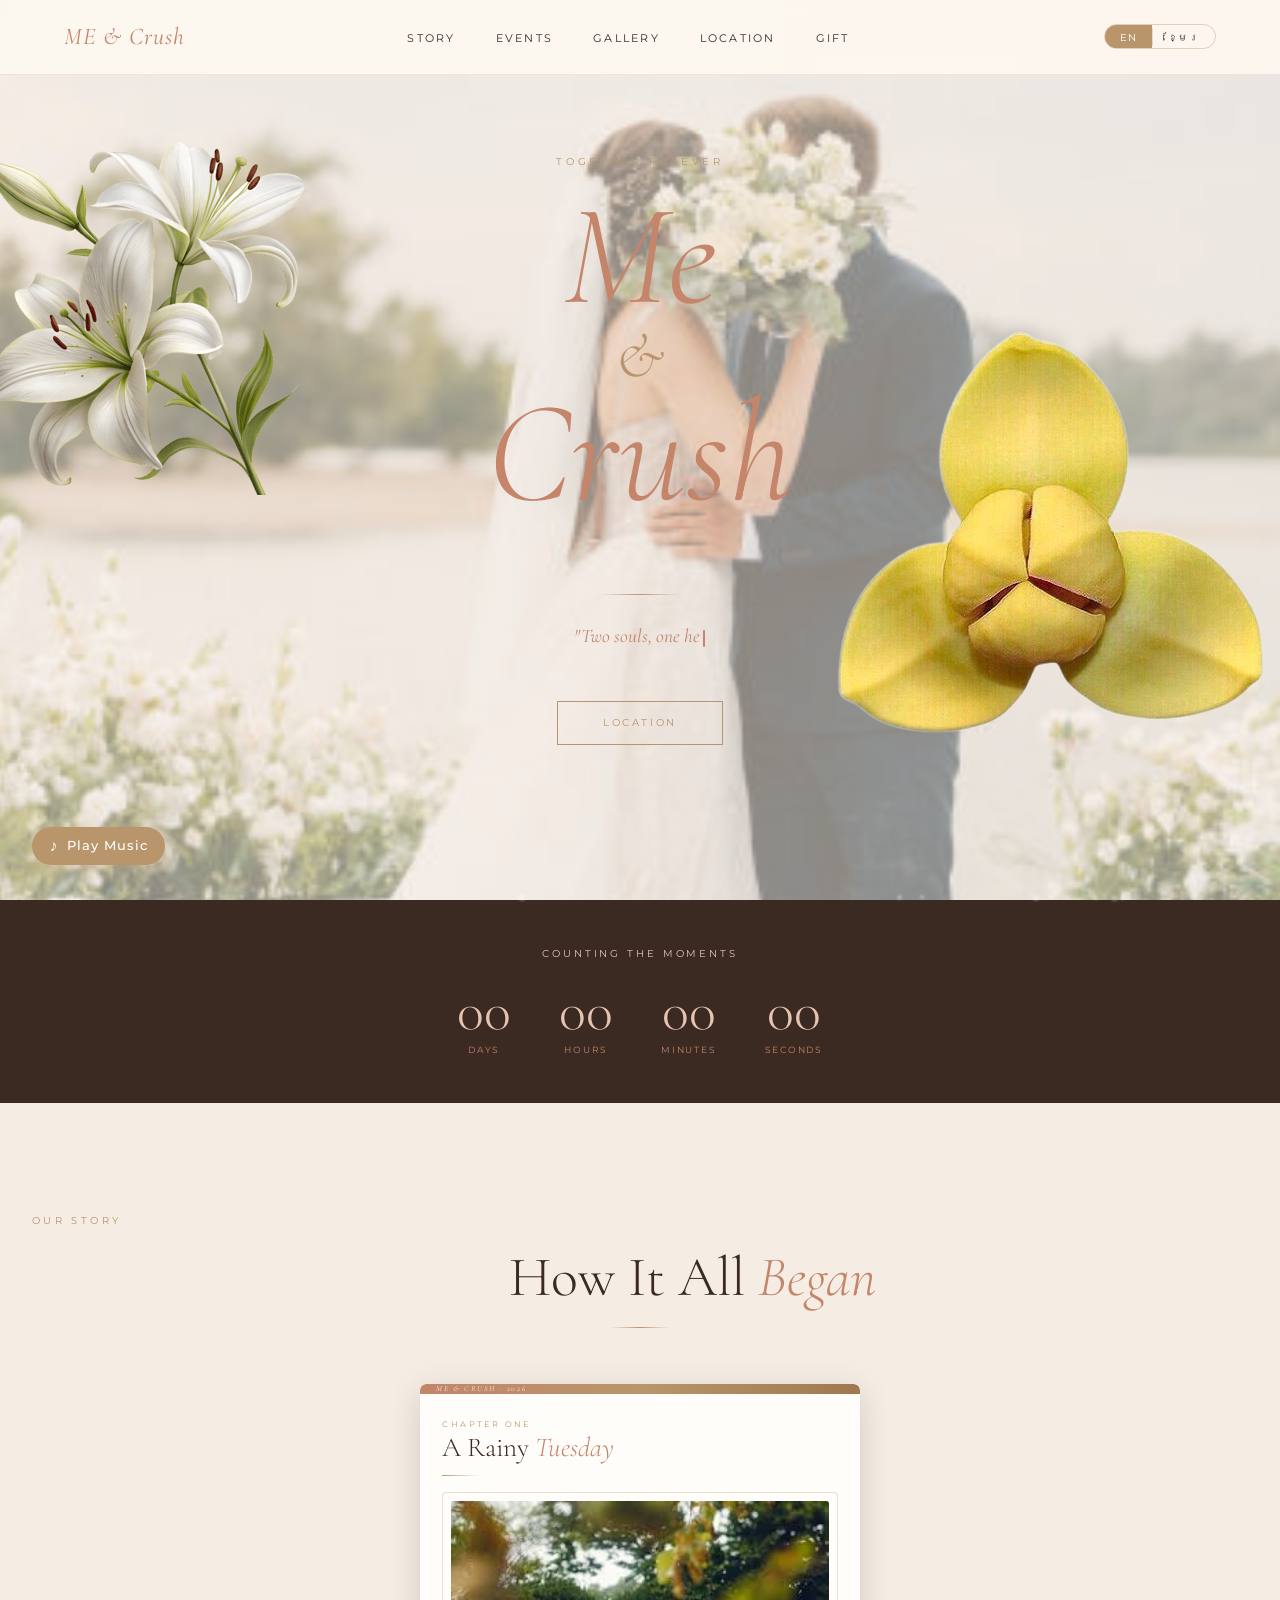
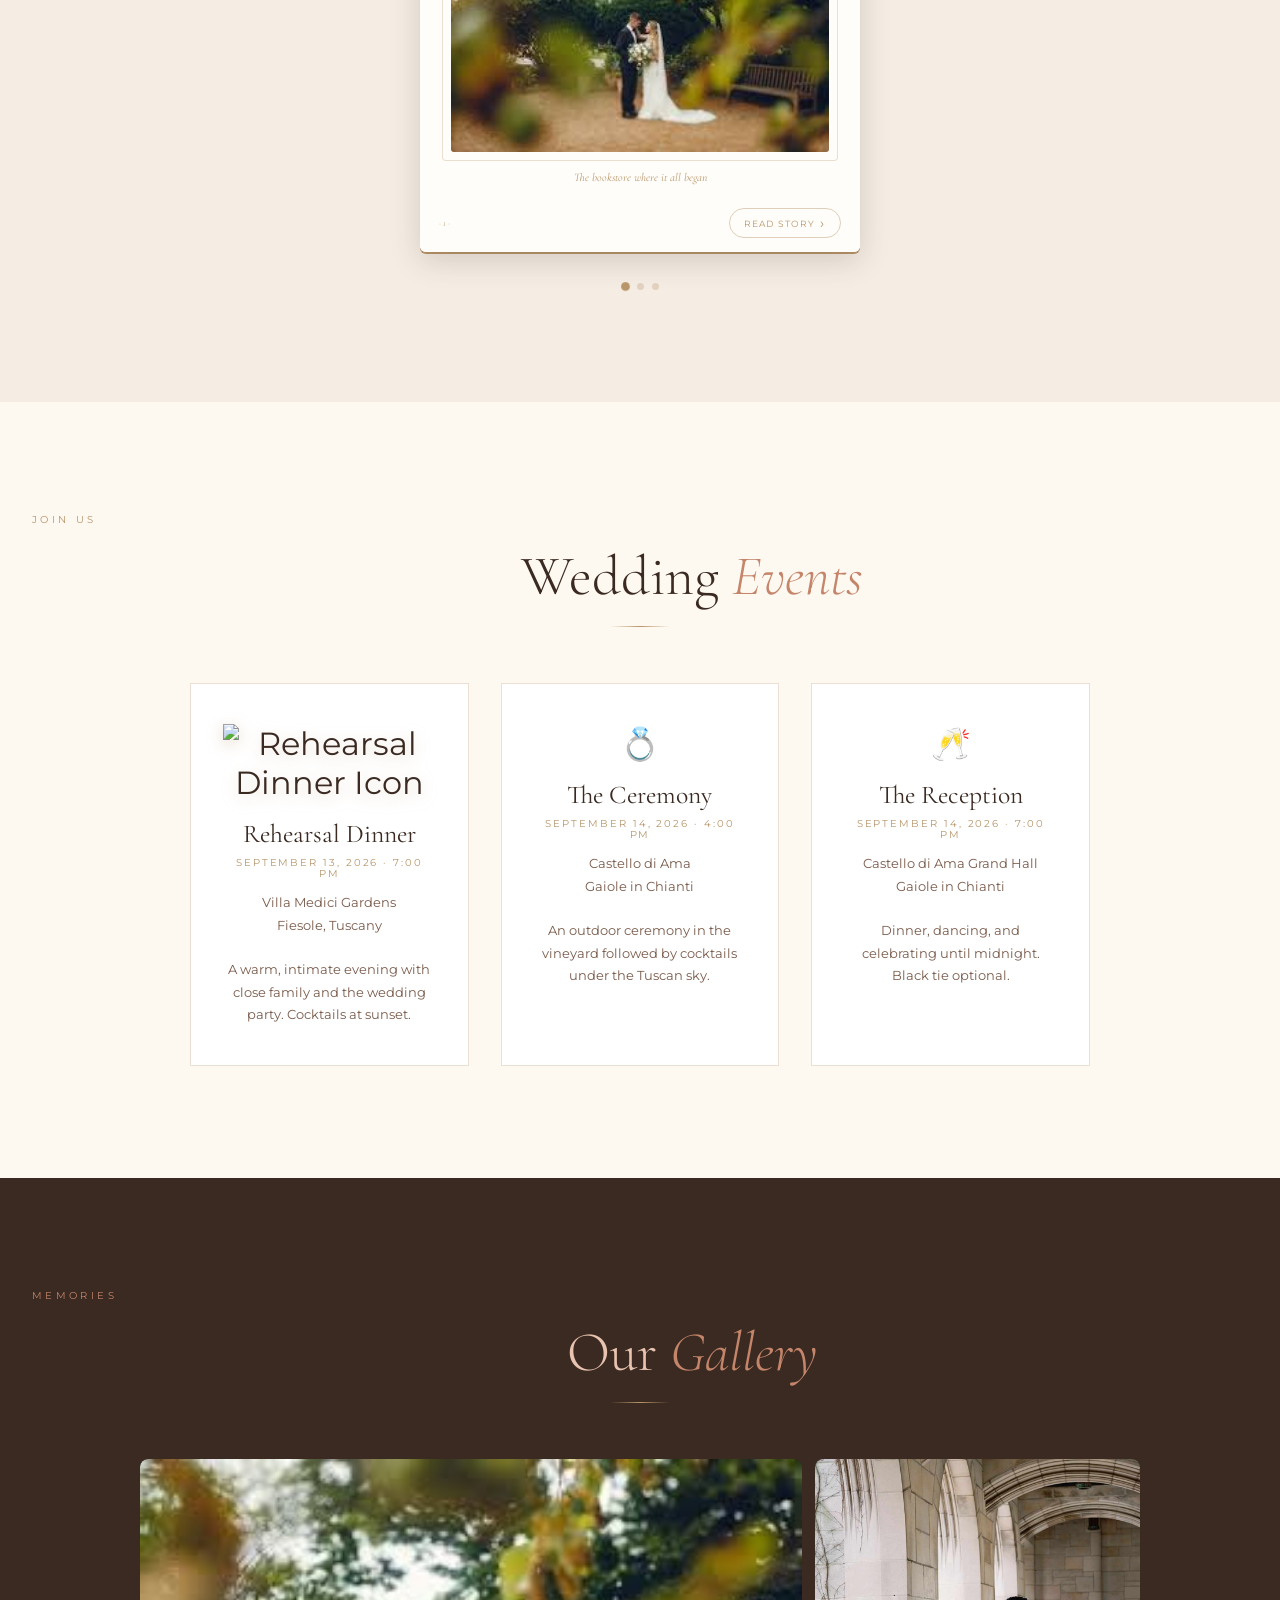
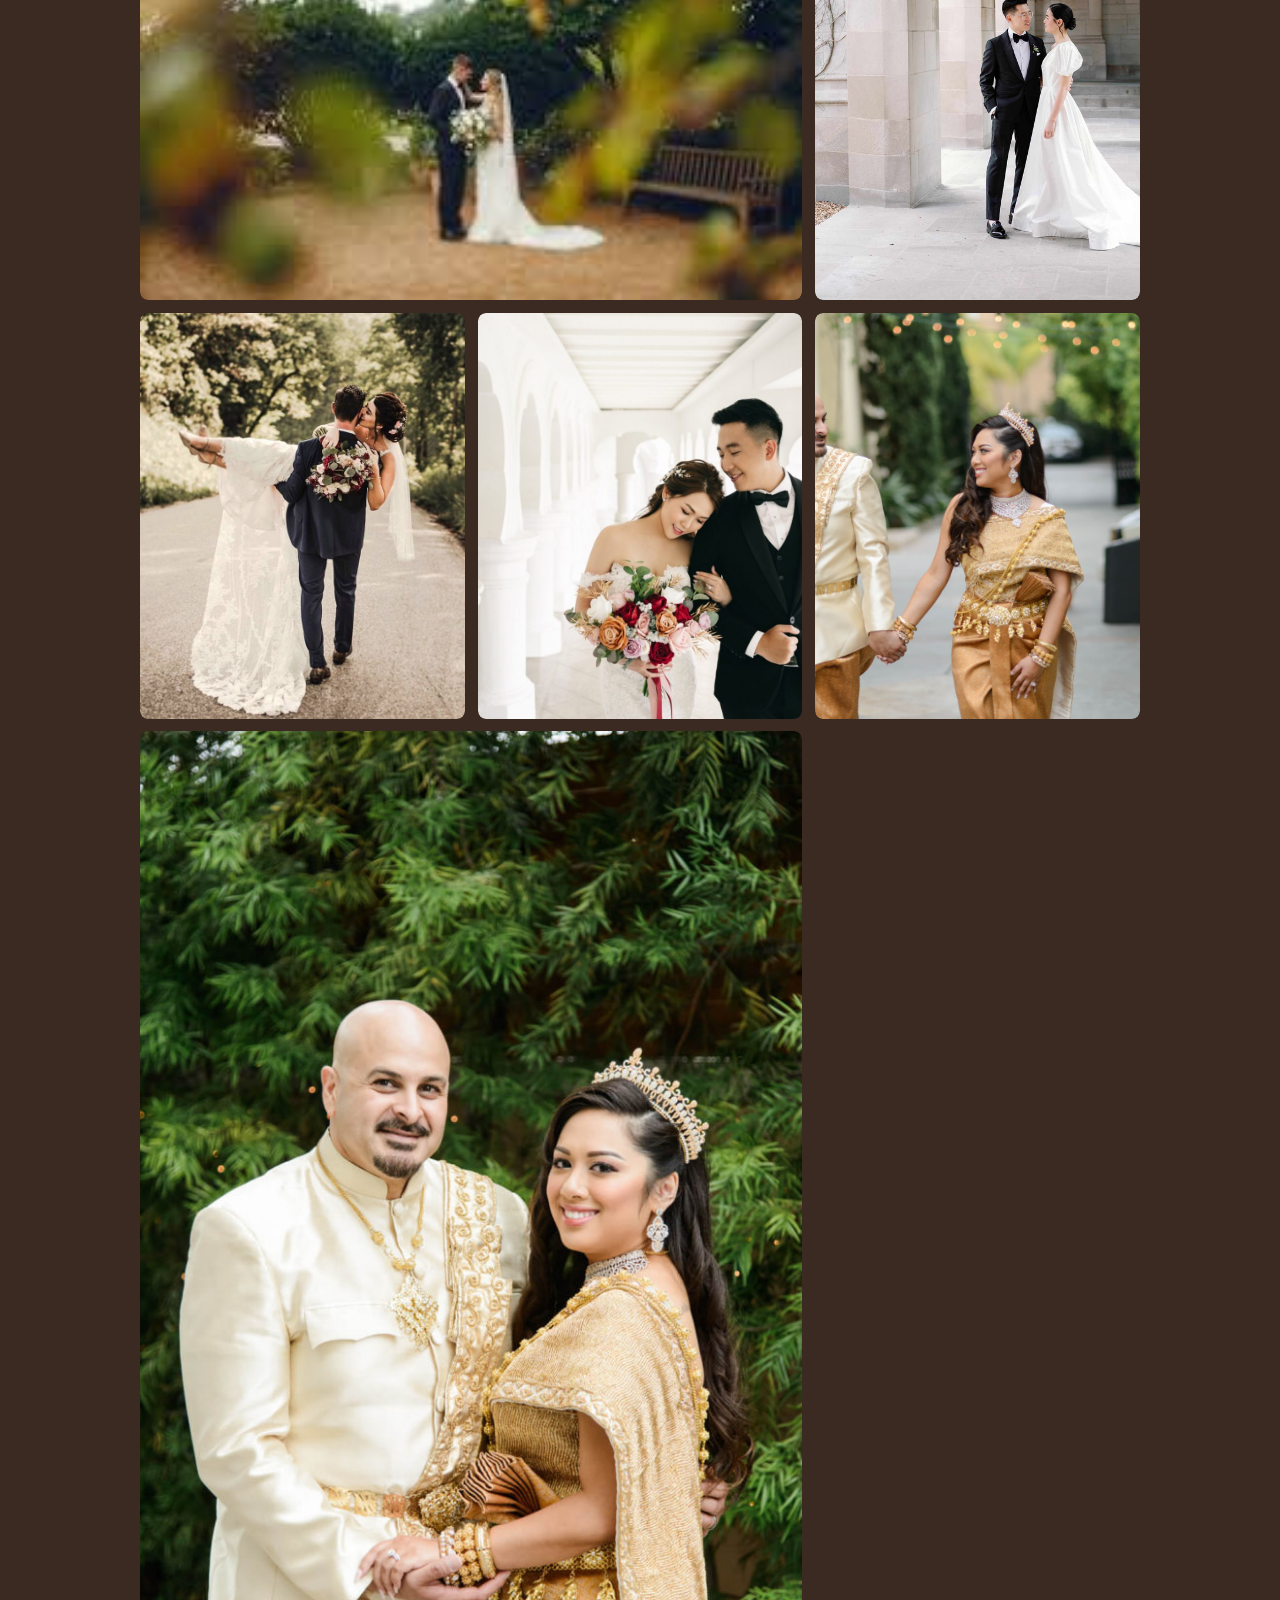
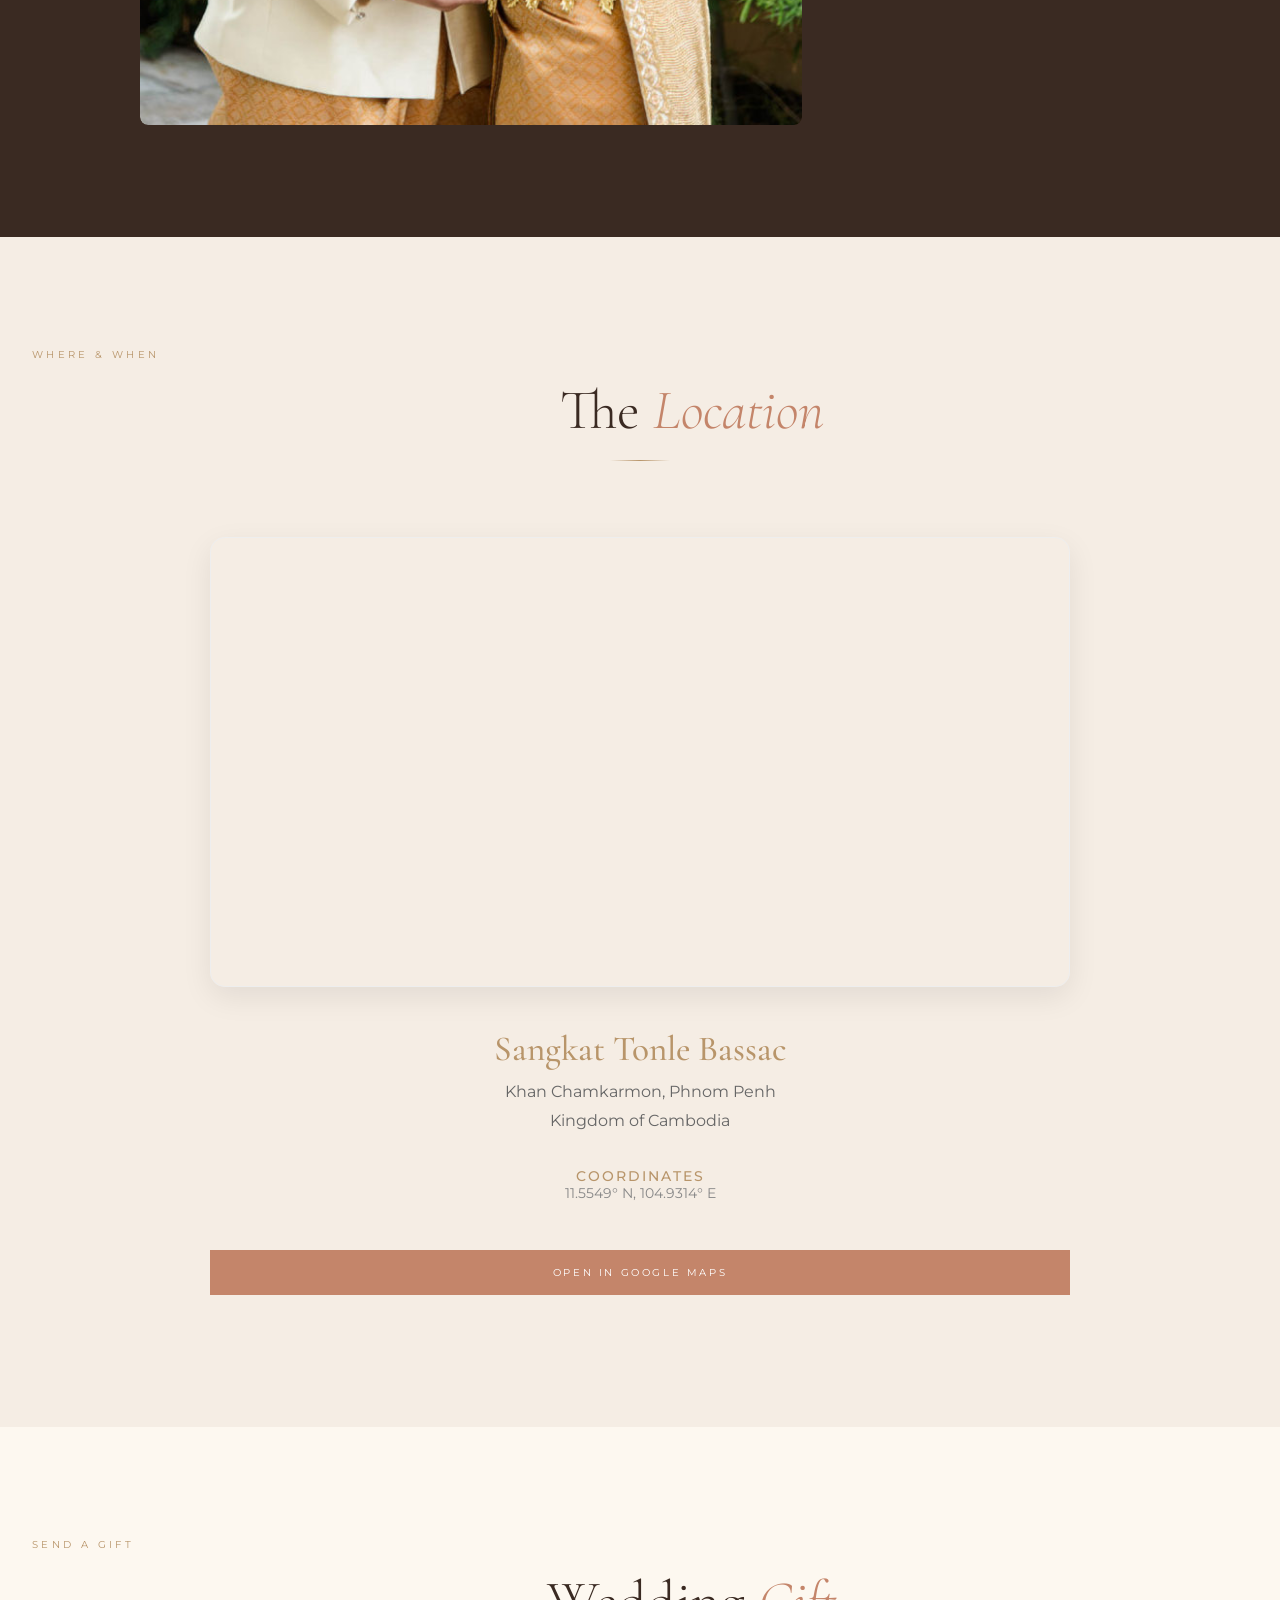
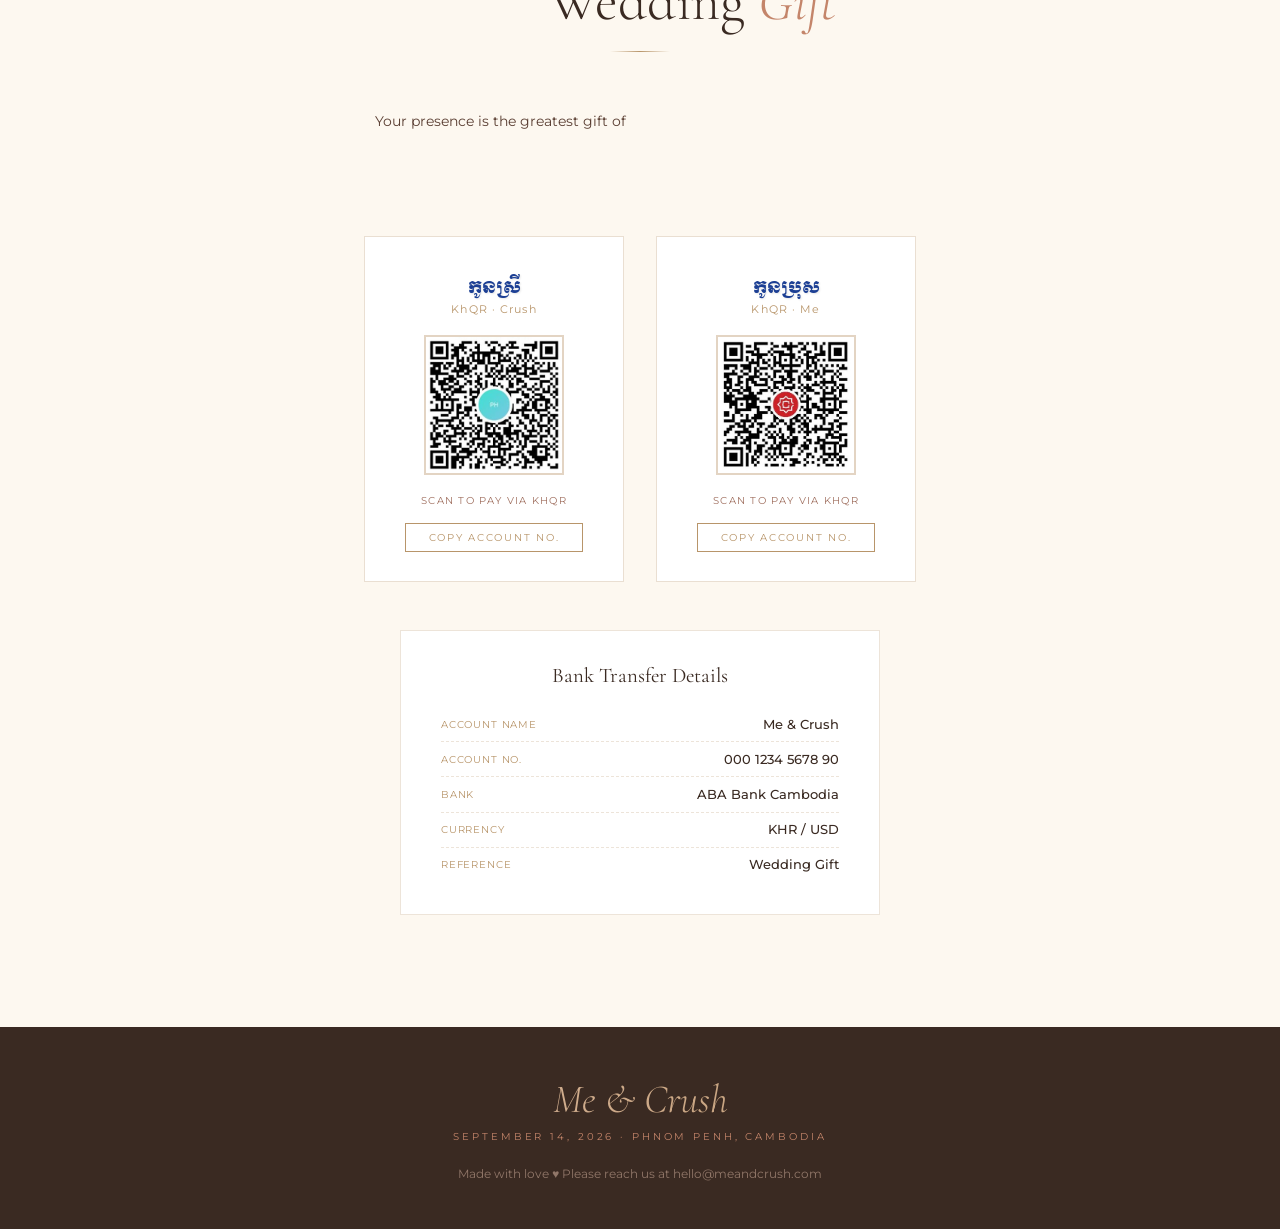
==== commit 599d1ead: "add khmer" ====
--- a/index.html
+++ b/index.html
@@ -223,7 +223,7 @@
         <p
           class="hero-eyebrow"
           data-en="Together Forever"
-          data-km="រួមជីវិតអស់កល្ប"
+          data-km="រួមសុខរួមទុក្ខអស់មួយជីវិត"
         >
           Together Forever
         </p>
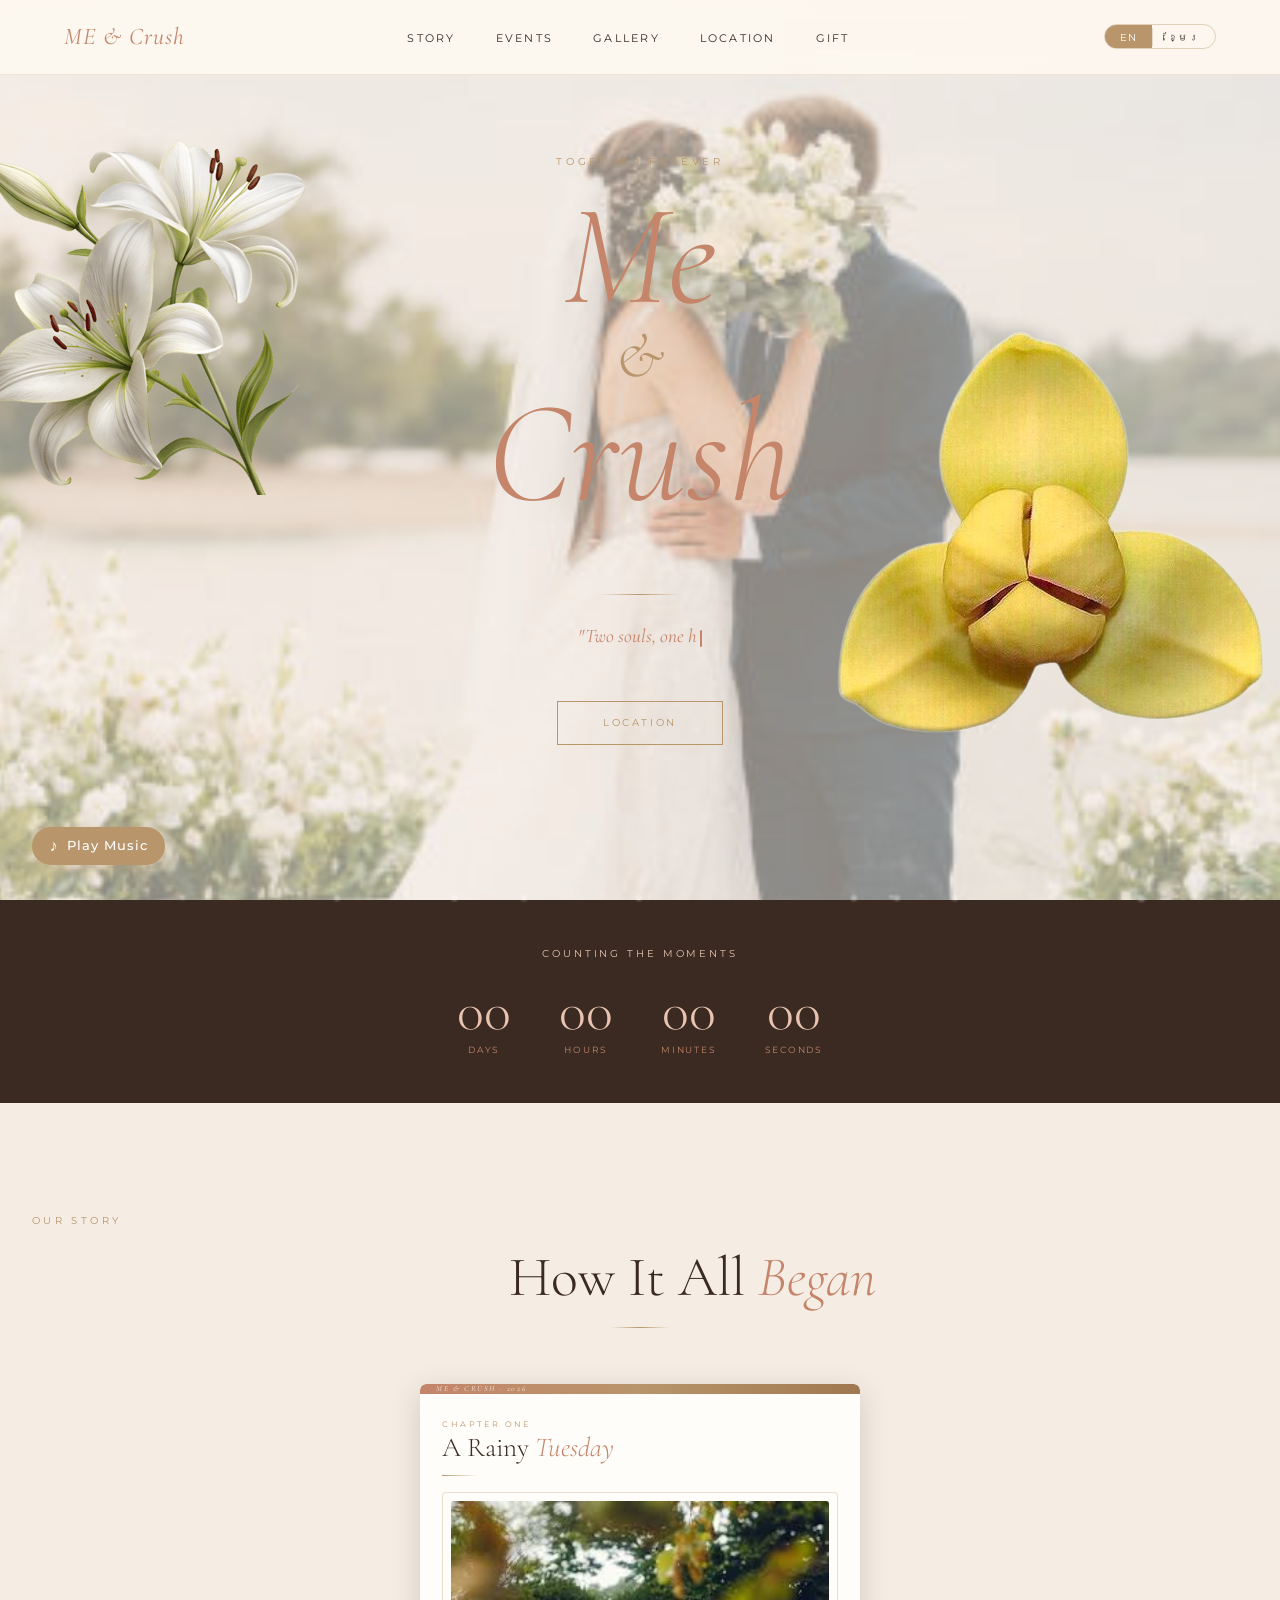
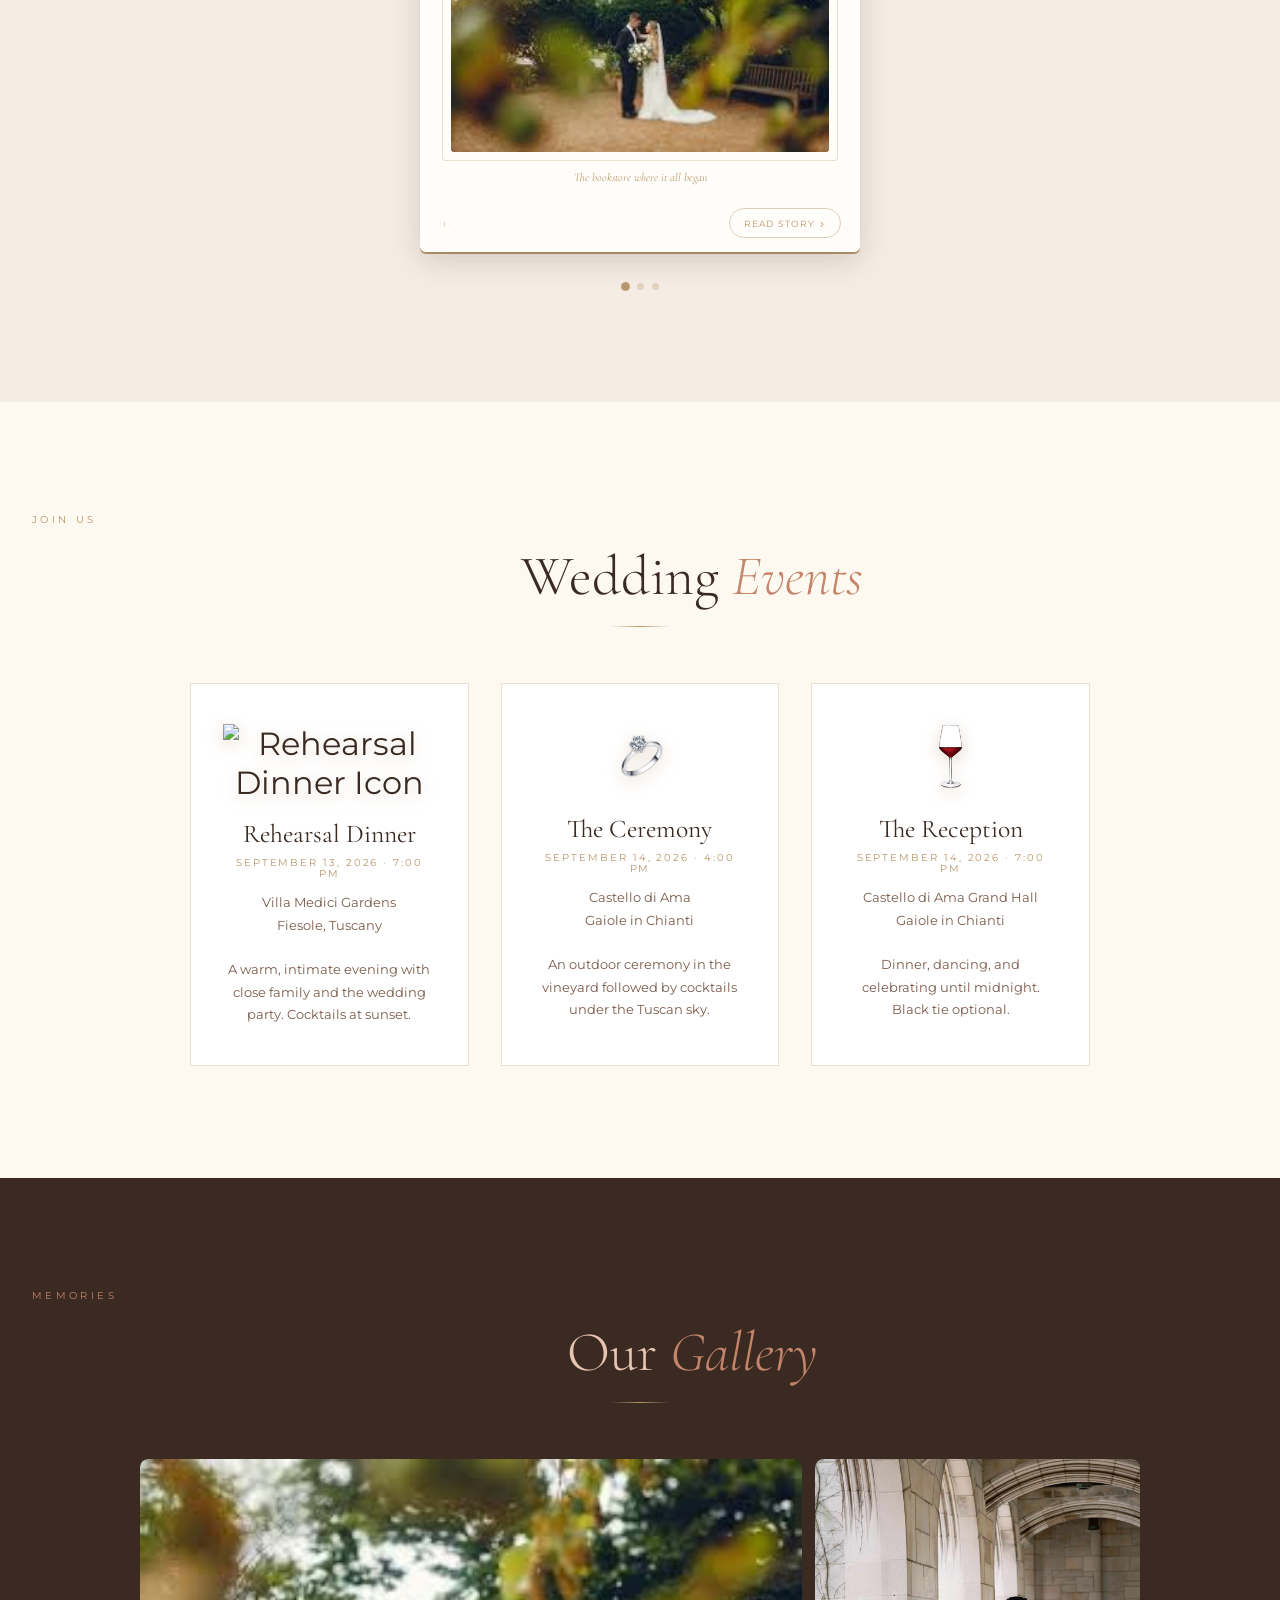
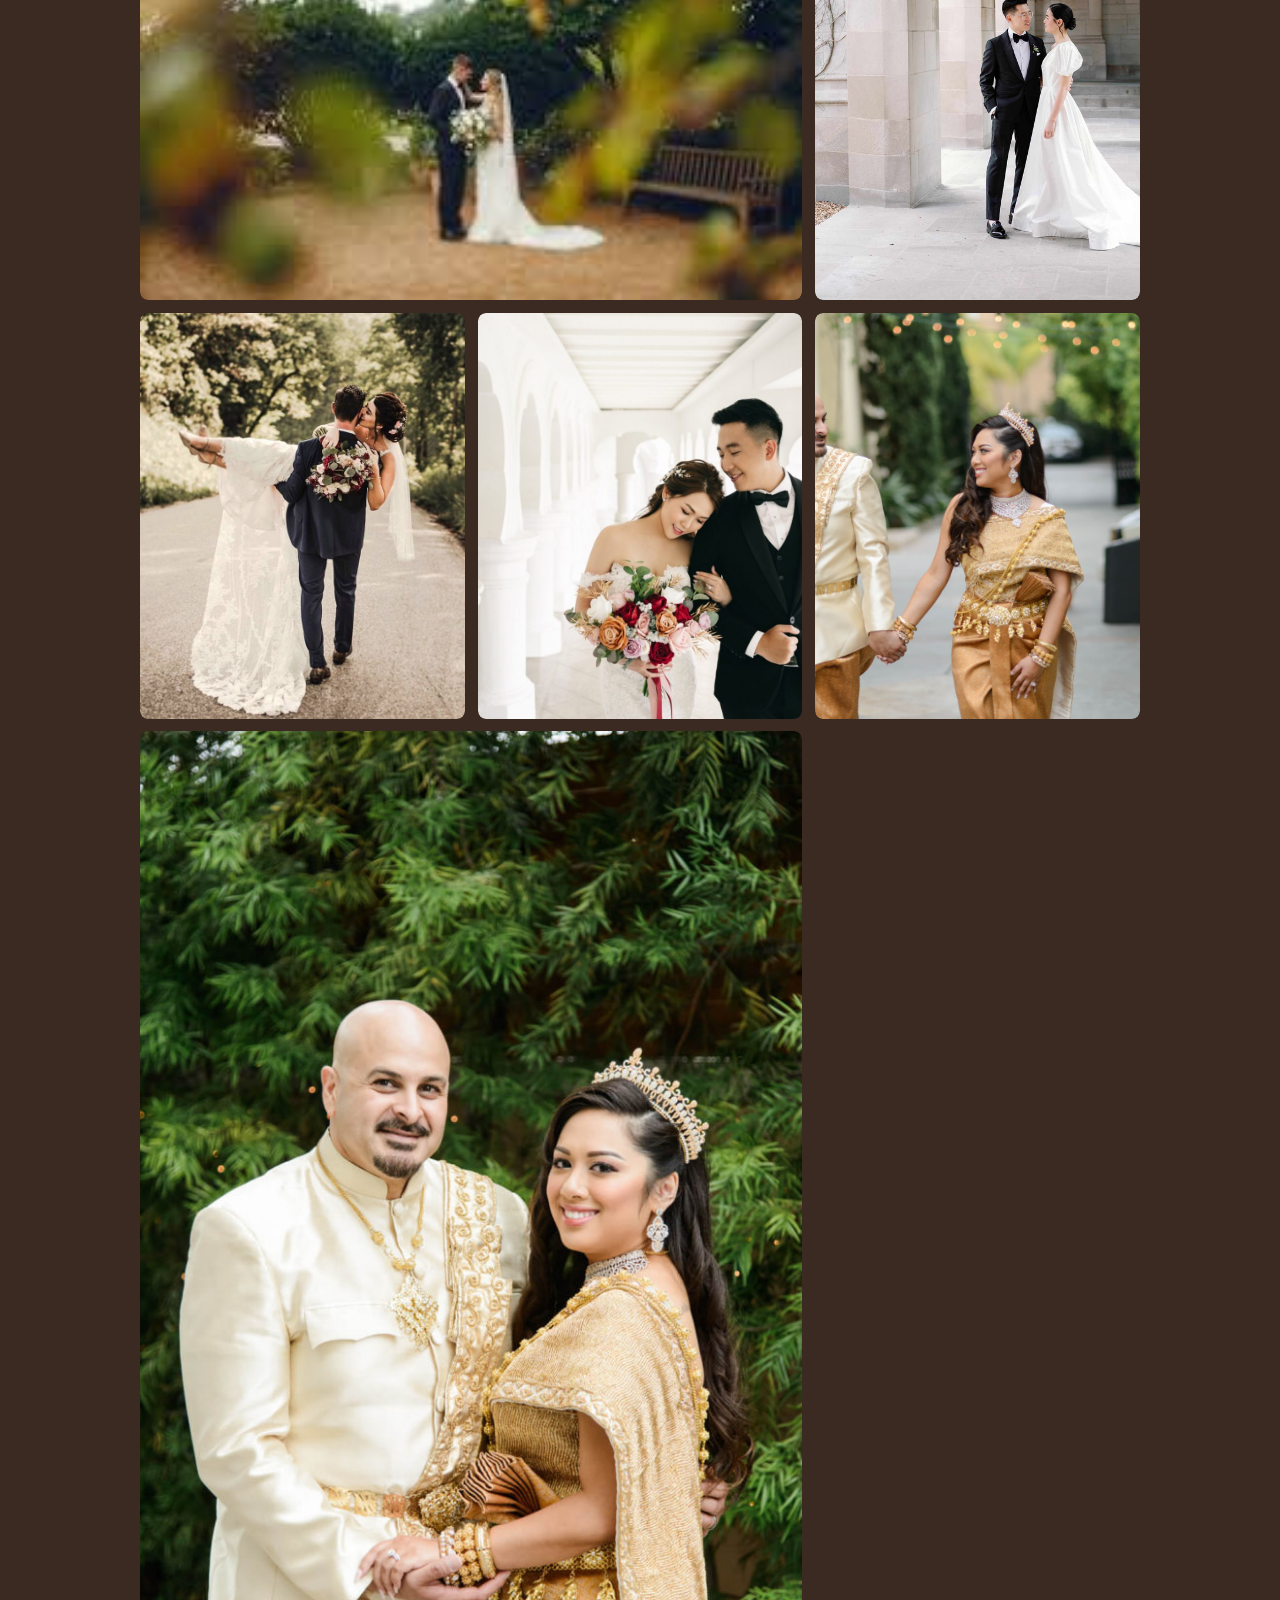
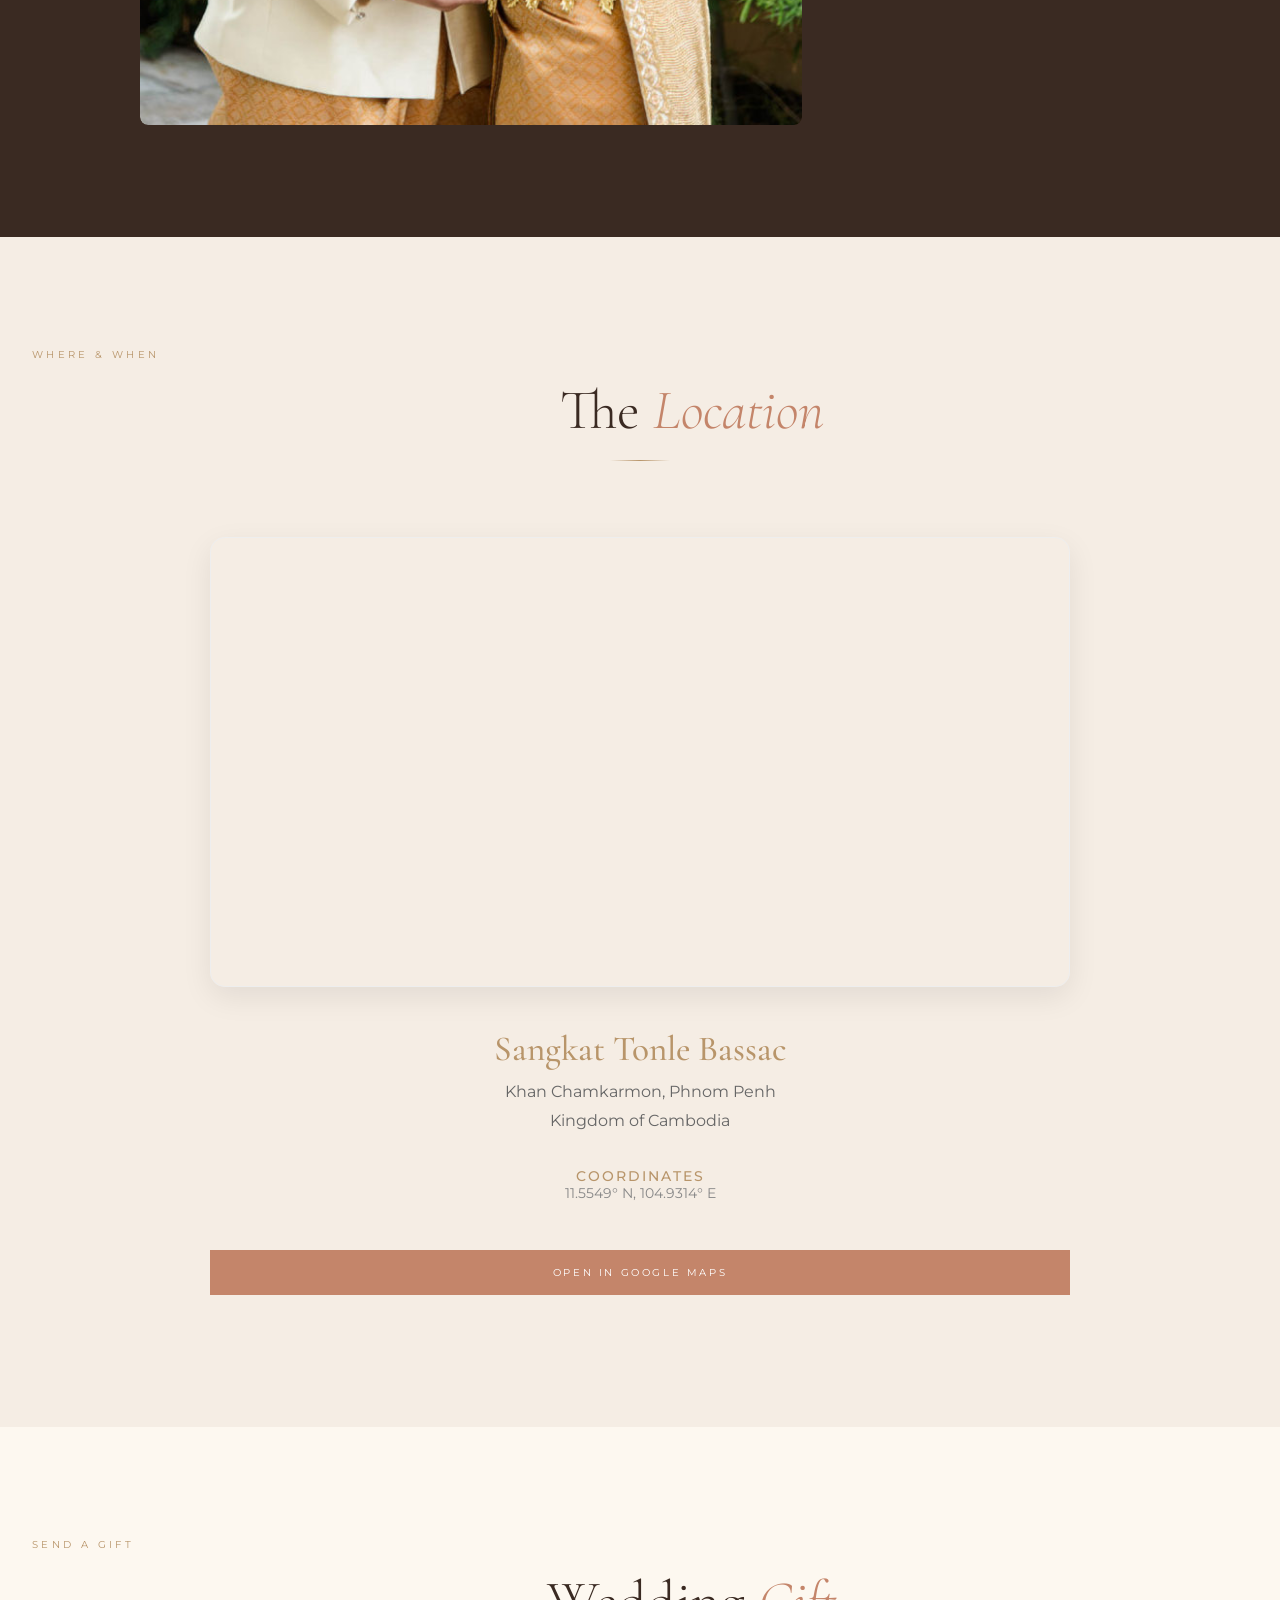
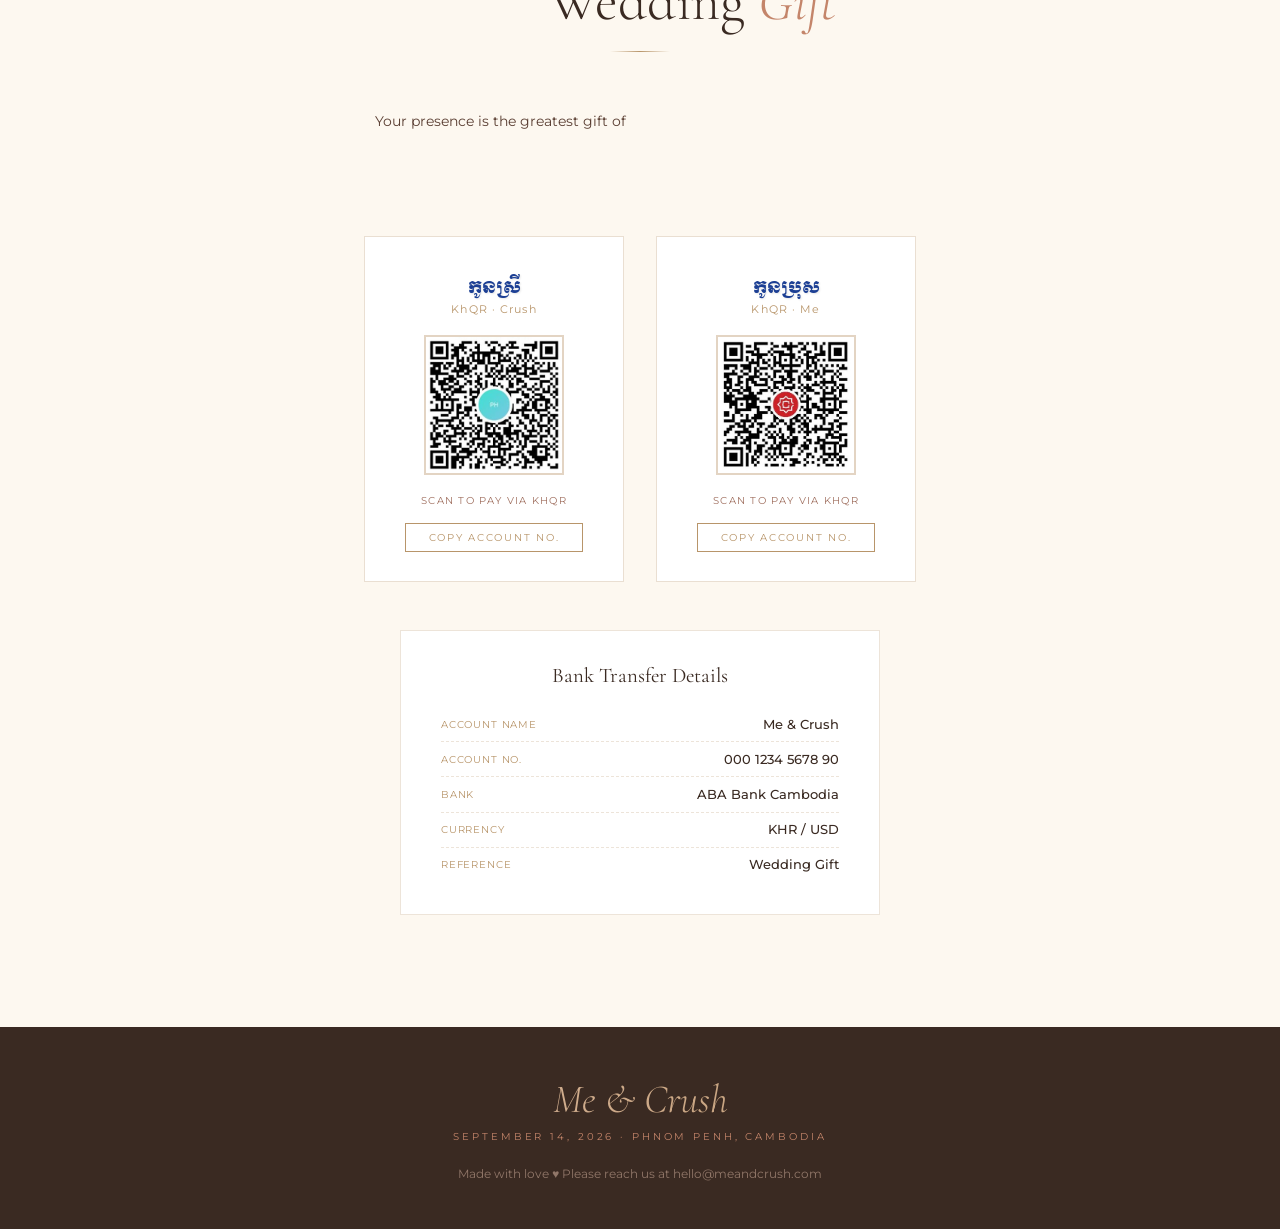
==== commit ccc3efc5: "add khmer" ====
--- a/index.html
+++ b/index.html
@@ -509,7 +509,12 @@
           </div>
         </div>
         <div class="event-card reveal">
-          <div class="event-icon">💍</div>
+          <div class="event-icon">
+            <img
+              src="image/photo/engagement-ring.png"
+              alt="Rehearsal Dinner Icon"
+            />
+          </div>
           <div
             class="event-name"
             data-en="The Ceremony"
@@ -534,7 +539,12 @@
           </div>
         </div>
         <div class="event-card reveal">
-          <div class="event-icon">🥂</div>
+          <div class="event-icon">
+            <img
+              src="image/photo/carre-370-1.png"
+              alt="Rehearsal Dinner Icon"
+            />
+          </div>
           <div
             class="event-name"
             data-en="The Reception"
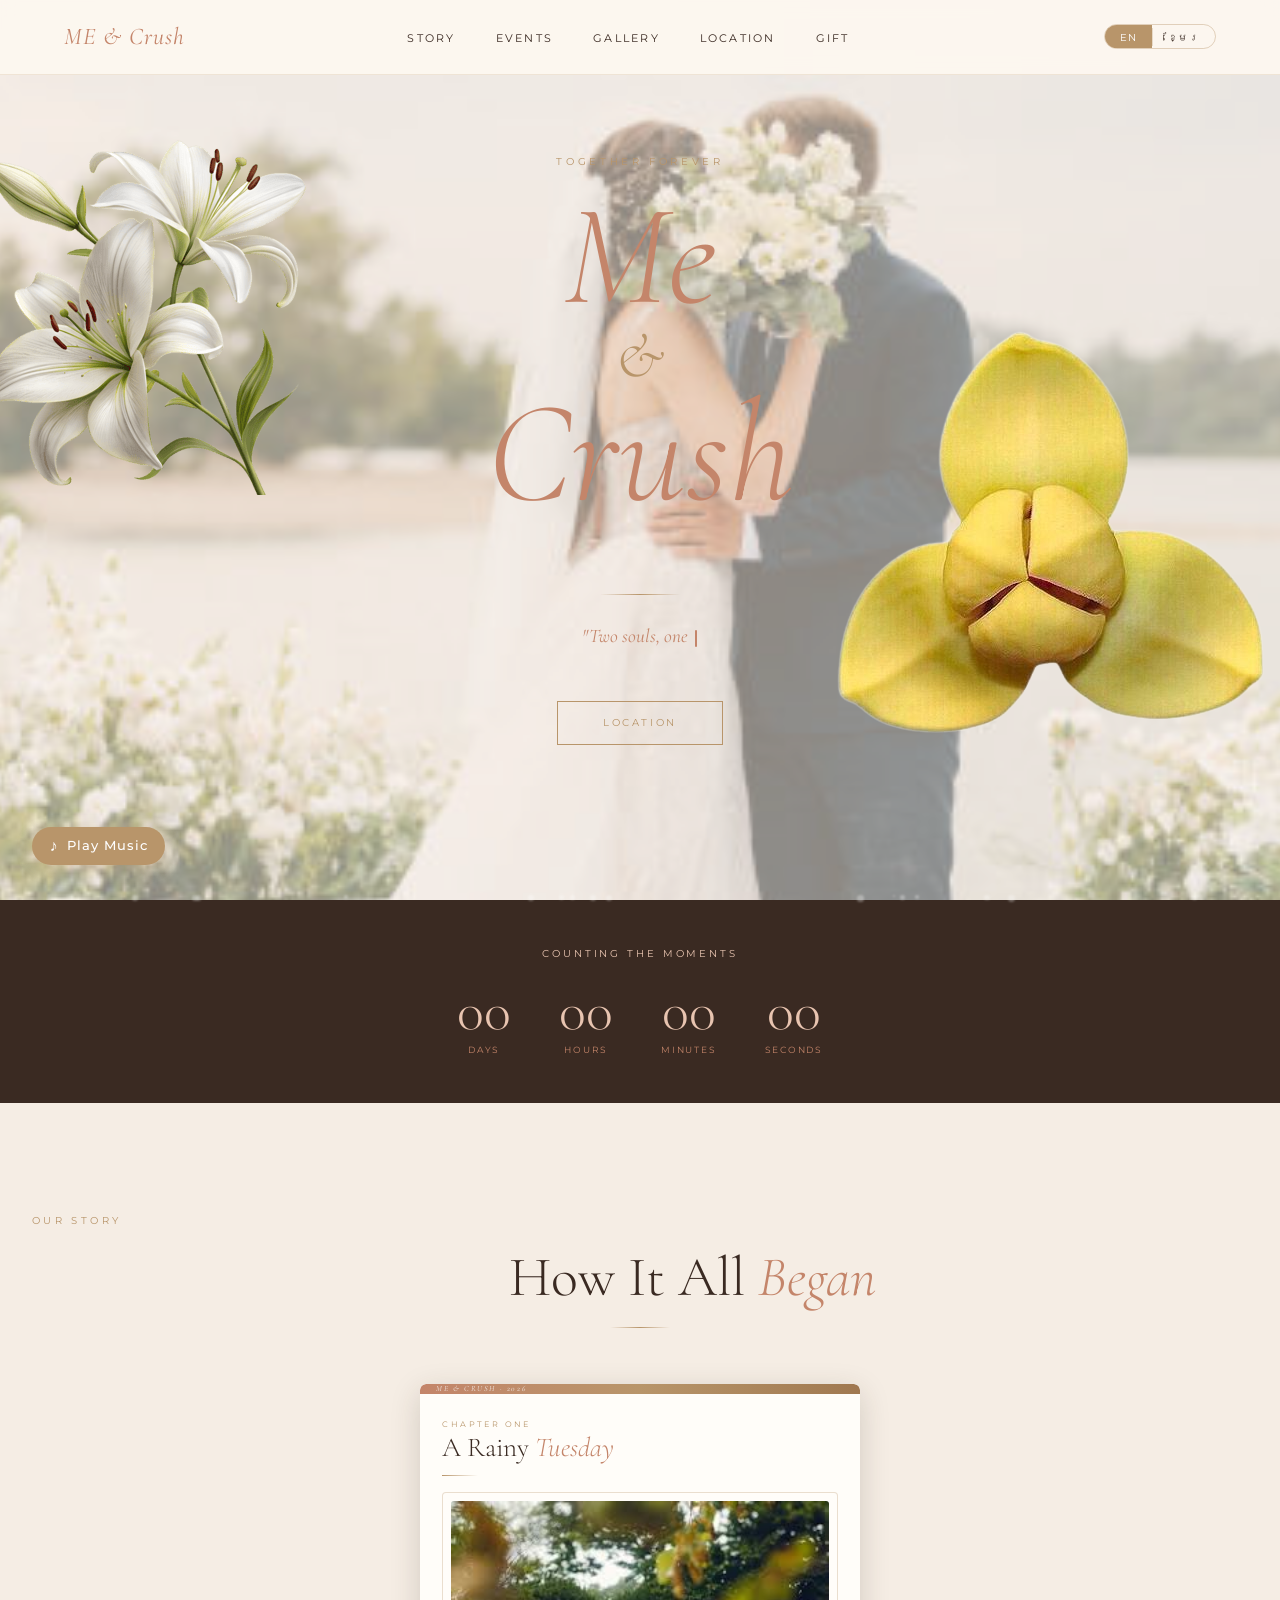
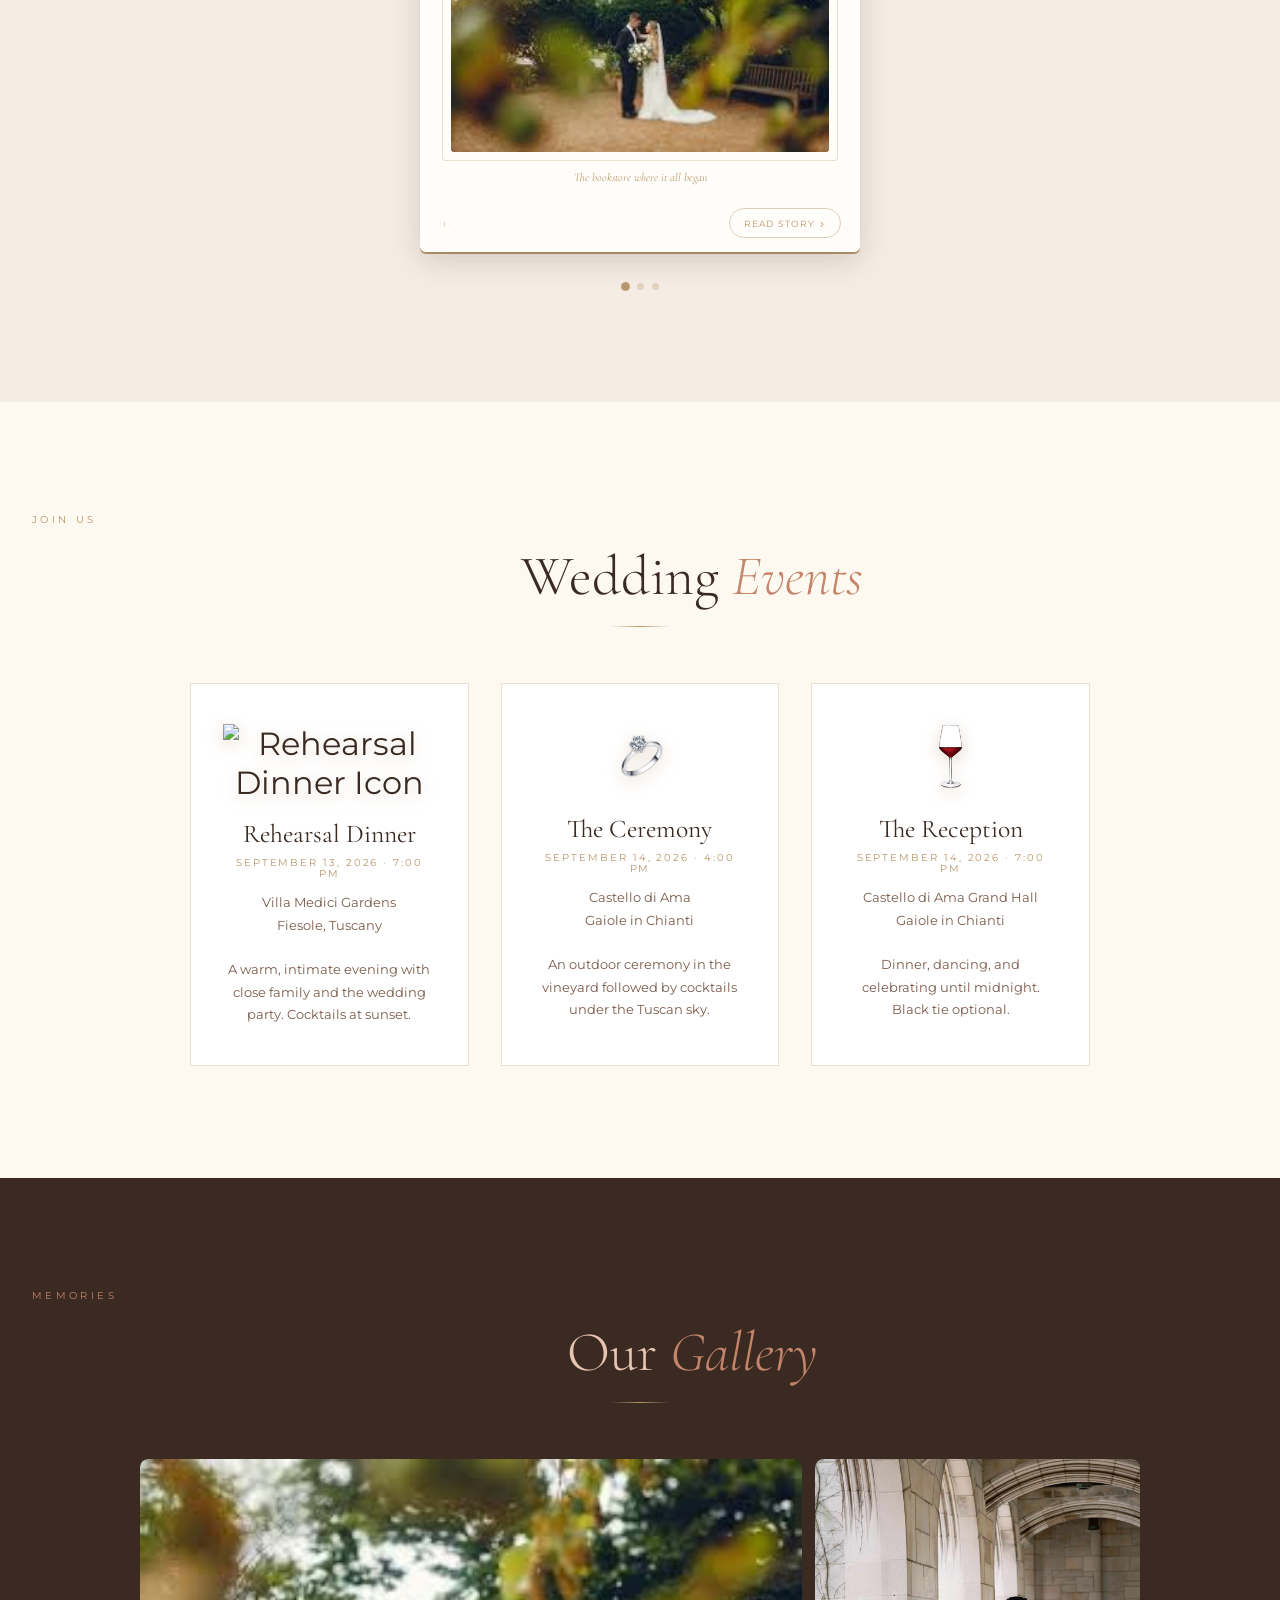
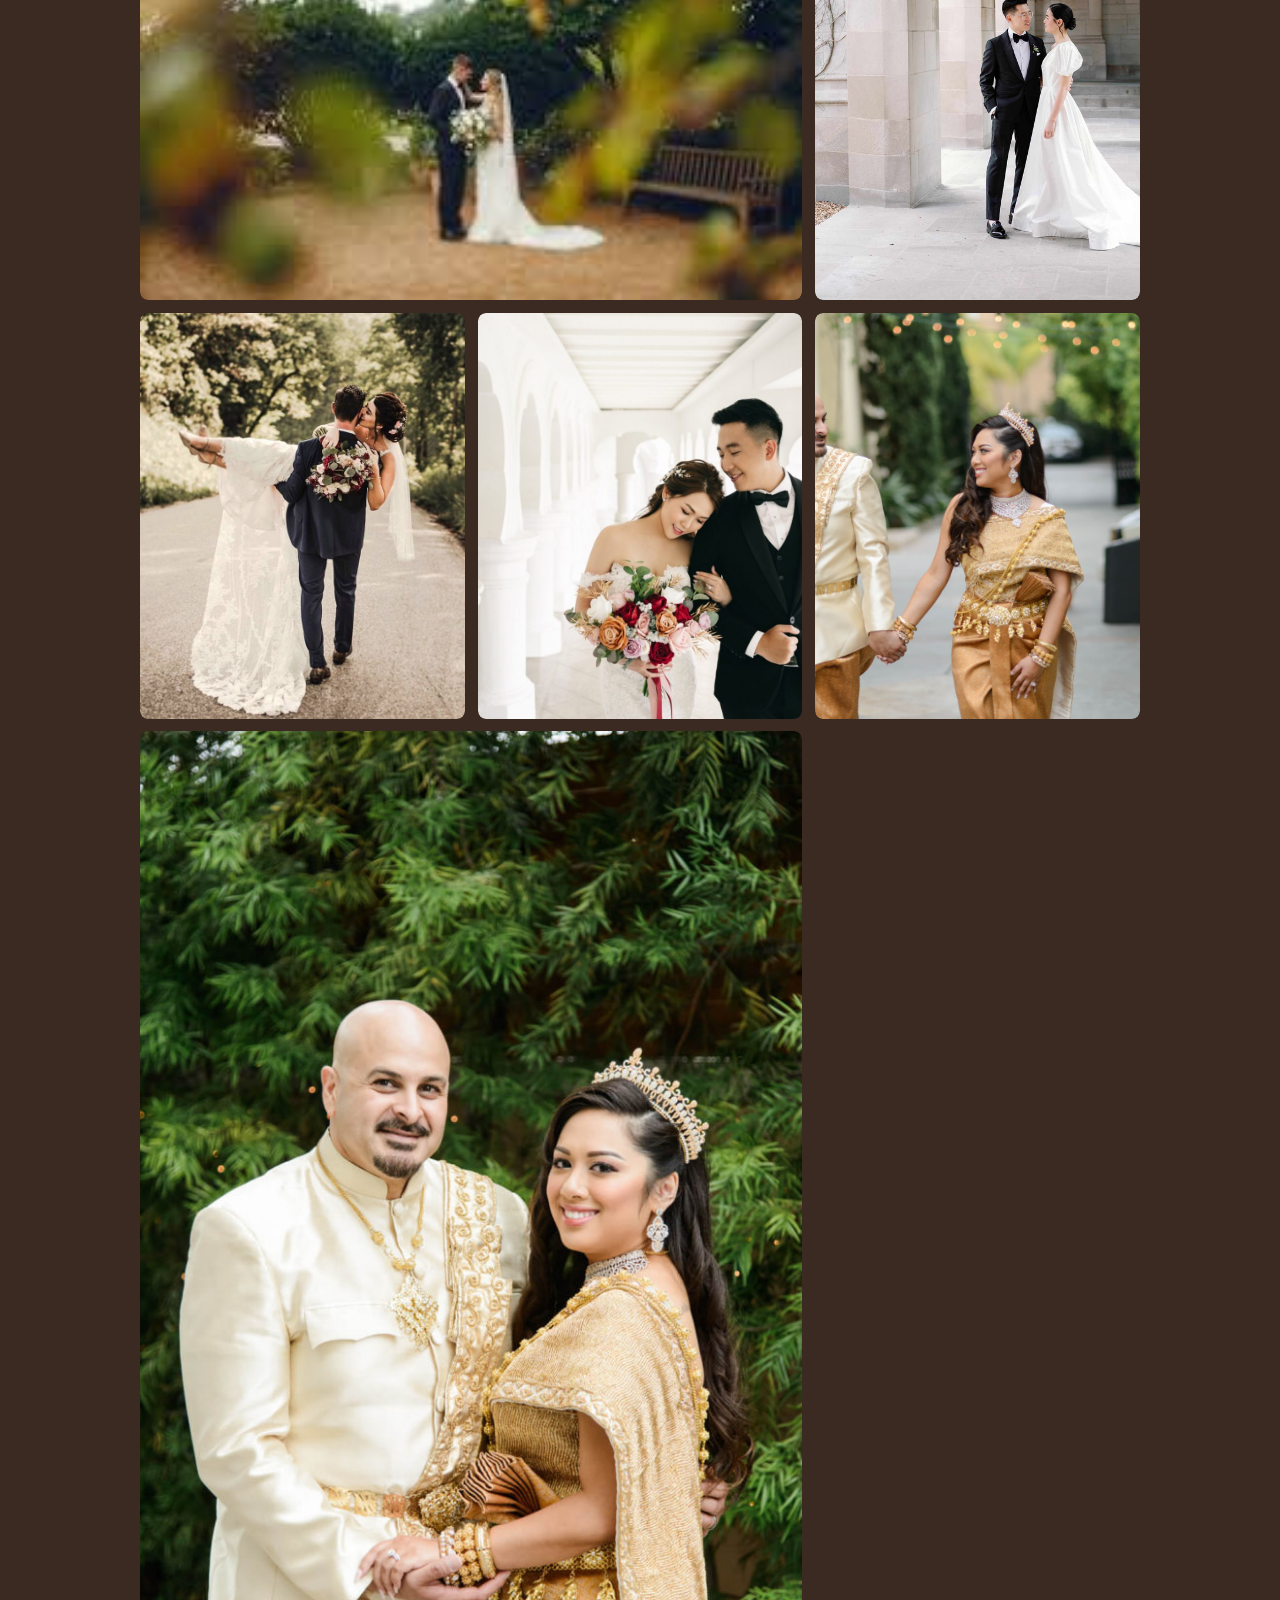
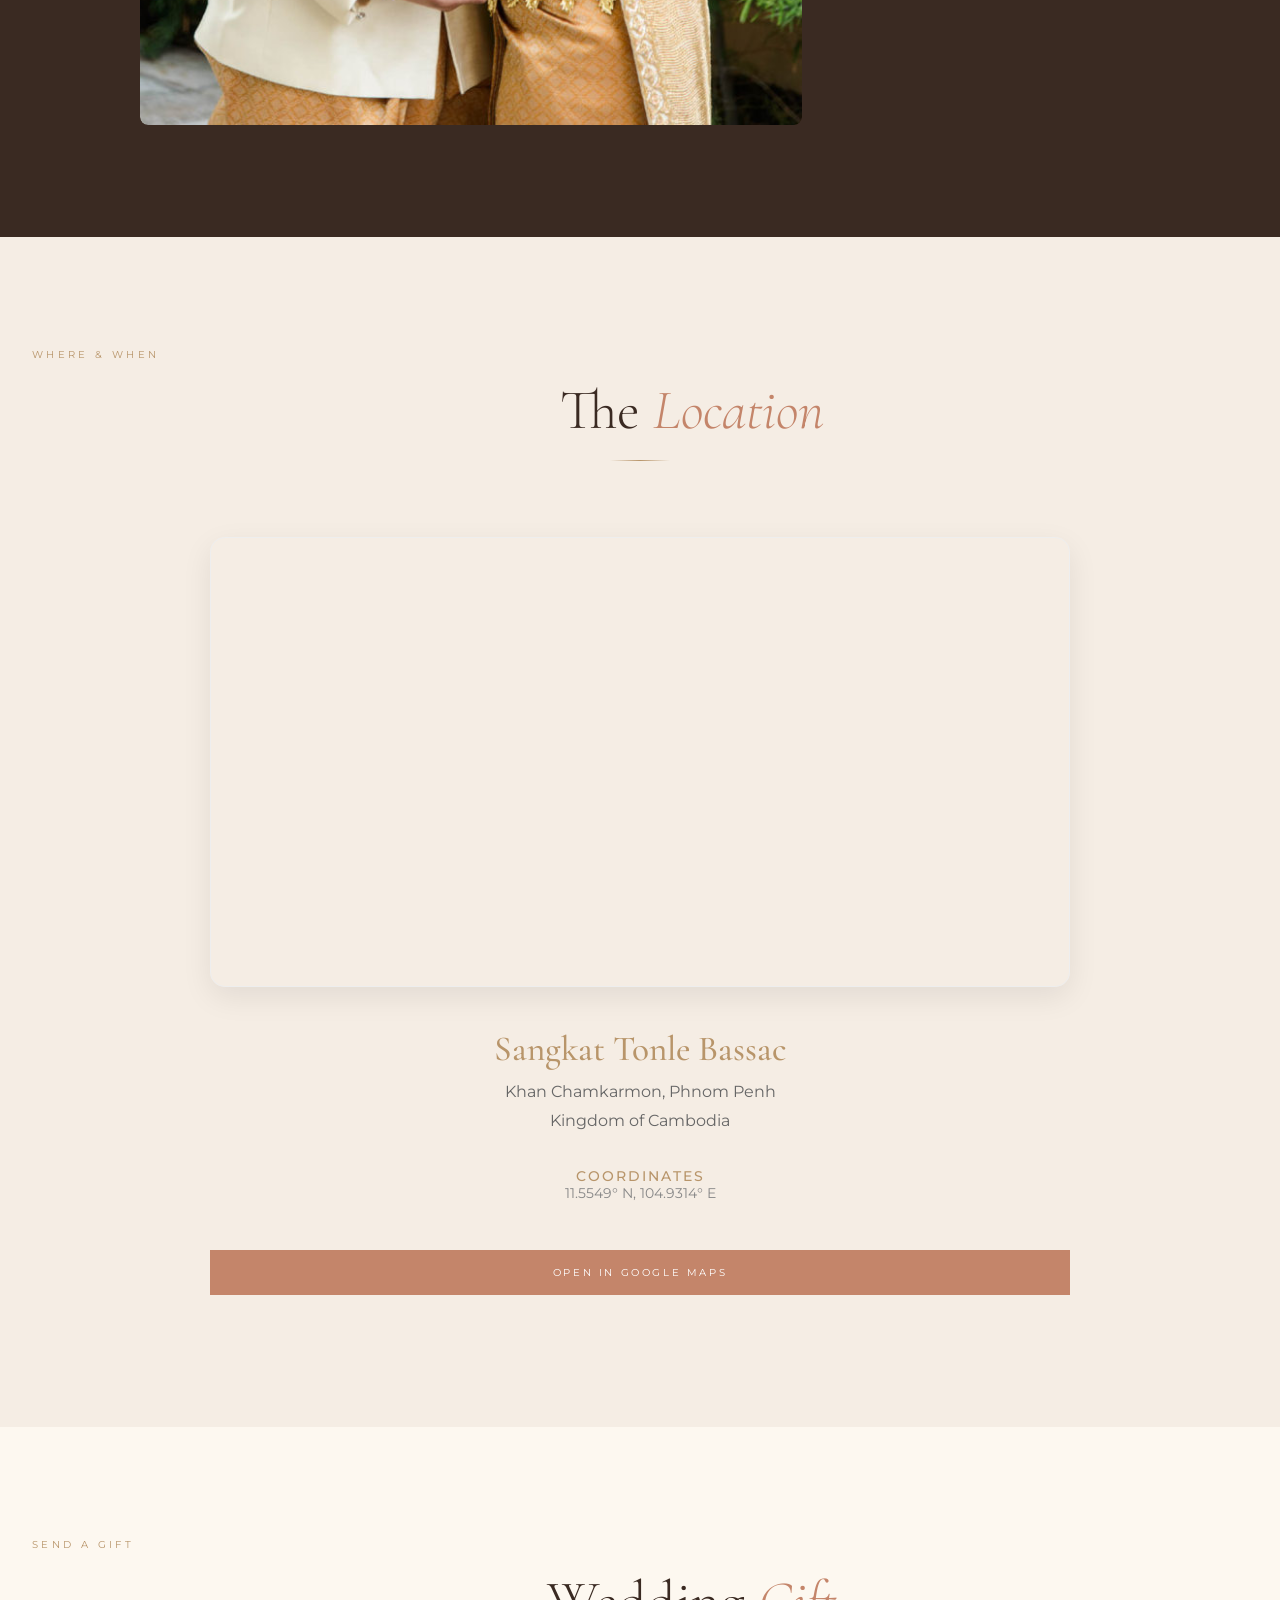
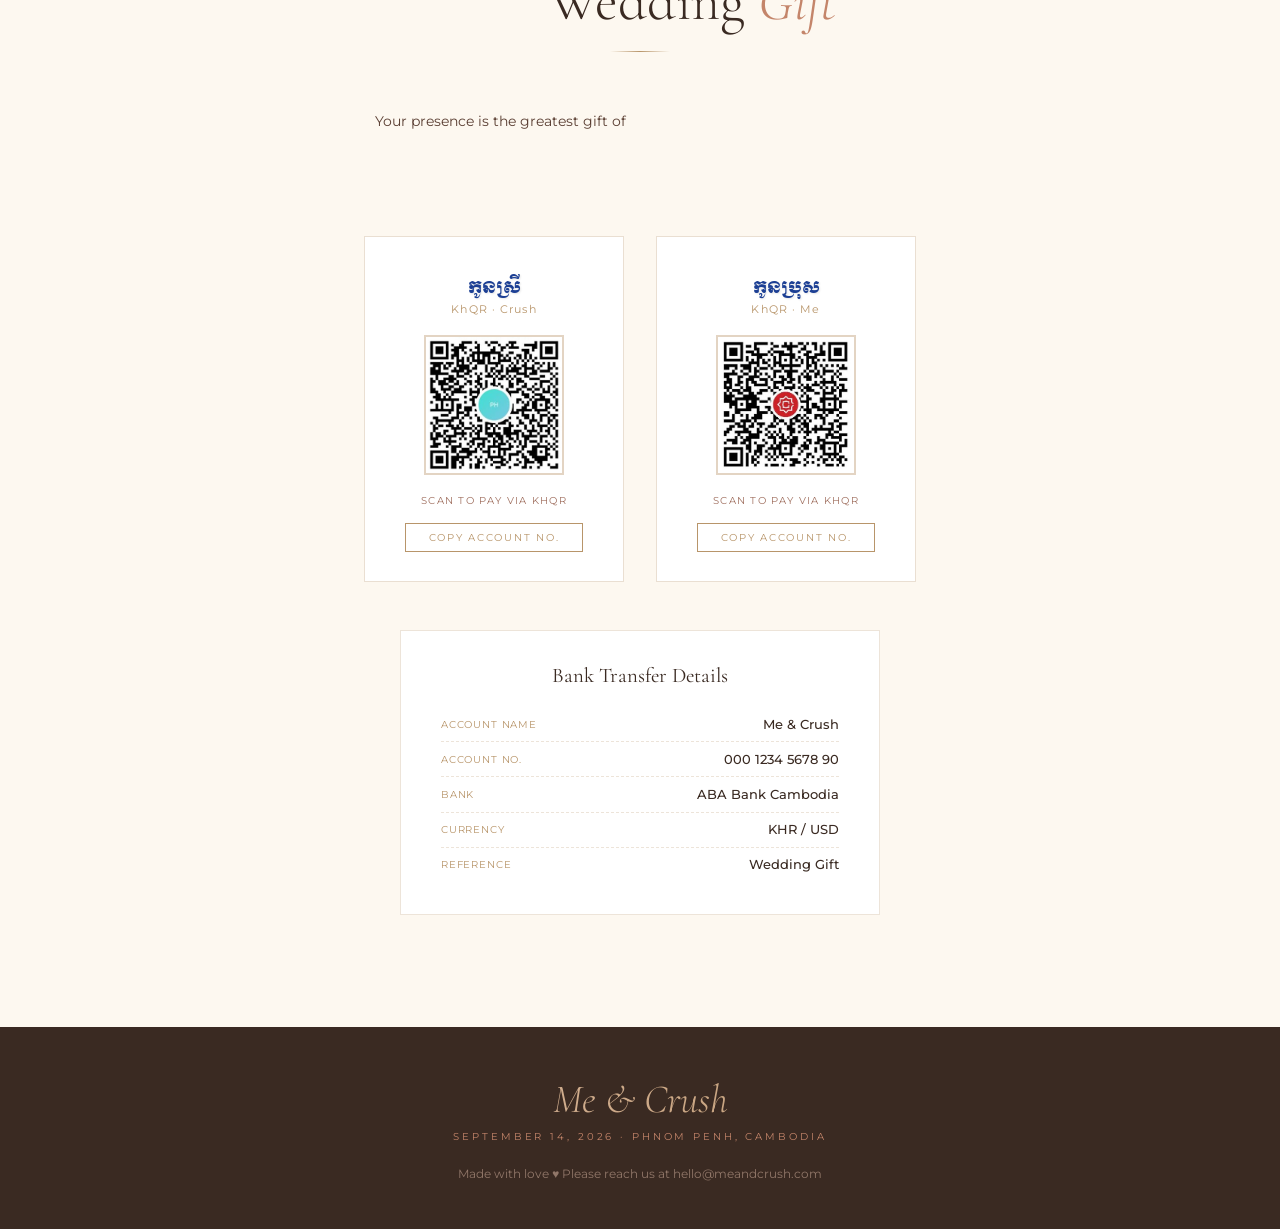
==== commit c825033a: "add khmer" ====
--- a/index.html
+++ b/index.html
@@ -501,7 +501,7 @@
           <div
             class="event-detail"
             data-en="Villa Medici Gardens<br/>Fiesole, Tuscany<br/><br/>A warm, intimate evening with close family and the wedding party. Cocktails at sunset."
-            data-km="វីឡា មេឌីស៊ី ការ្ឌិន<br/>ហ្វីសូលេ, តូស្កានី<br/><br/>ពេលល្ងាចដ៏ក្តៅ ជាមួយក្រុមគ្រួសារ និងក្រុមអ្នករៀបការ។"
+            data-km="Villa Medici Gardens<br/>Fiesole, Tuscany<br/><br/>A warm, intimate evening with close family and the wedding party. Cocktails at sunset."
           >
             Villa Medici Gardens<br />Fiesole, Tuscany<br /><br />A warm,
             intimate evening with close family and the wedding party. Cocktails
@@ -532,7 +532,7 @@
           <div
             class="event-detail"
             data-en="Castello di Ama<br/>Gaiole in Chianti<br/><br/>An outdoor ceremony in the vineyard followed by cocktails under the Tuscan sky."
-            data-km="កាស្ទែលូ ឌី អាម<br/>ហ្គៃអូល ឥន ជាន់ទី<br/><br/>ពិធីខាងក្រៅ នៅក្នុងចំការទំពាំង បន្ទាប់ដោយ ការរីករាយ ក្រោមអាកាស។"
+            data-km="Castello di Ama<br/>Gaiole in Chianti<br/><br/>An outdoor ceremony in the vineyard followed by cocktails under the Tuscan sky."
           >
             Castello di Ama<br />Gaiole in Chianti<br /><br />An outdoor
             ceremony in the vineyard followed by cocktails under the Tuscan sky.
@@ -562,7 +562,7 @@
           <div
             class="event-detail"
             data-en="Castello di Ama Grand Hall<br/>Gaiole in Chianti<br/><br/>Dinner, dancing, and celebrating until midnight. Black tie optional."
-            data-km="ព្រះបរមរាជវាំង ហ្គ្រាន់ ហ្ហល<br/>ហ្គៃអូល ឥន ជាន់ទី<br/><br/>អាហារពេលយប់ រាំ និងប្រារព្ធ រហូតដល់អធ្រាត្រ។"
+            data-km="Castello di Ama Grand Hall<br/>Gaiole in Chianti<br/><br/>Dinner, dancing, and celebrating until midnight. Black tie optional."
           >
             Castello di Ama Grand Hall<br />Gaiole in Chianti<br /><br />Dinner,
             dancing, and celebrating until midnight. Black tie optional.
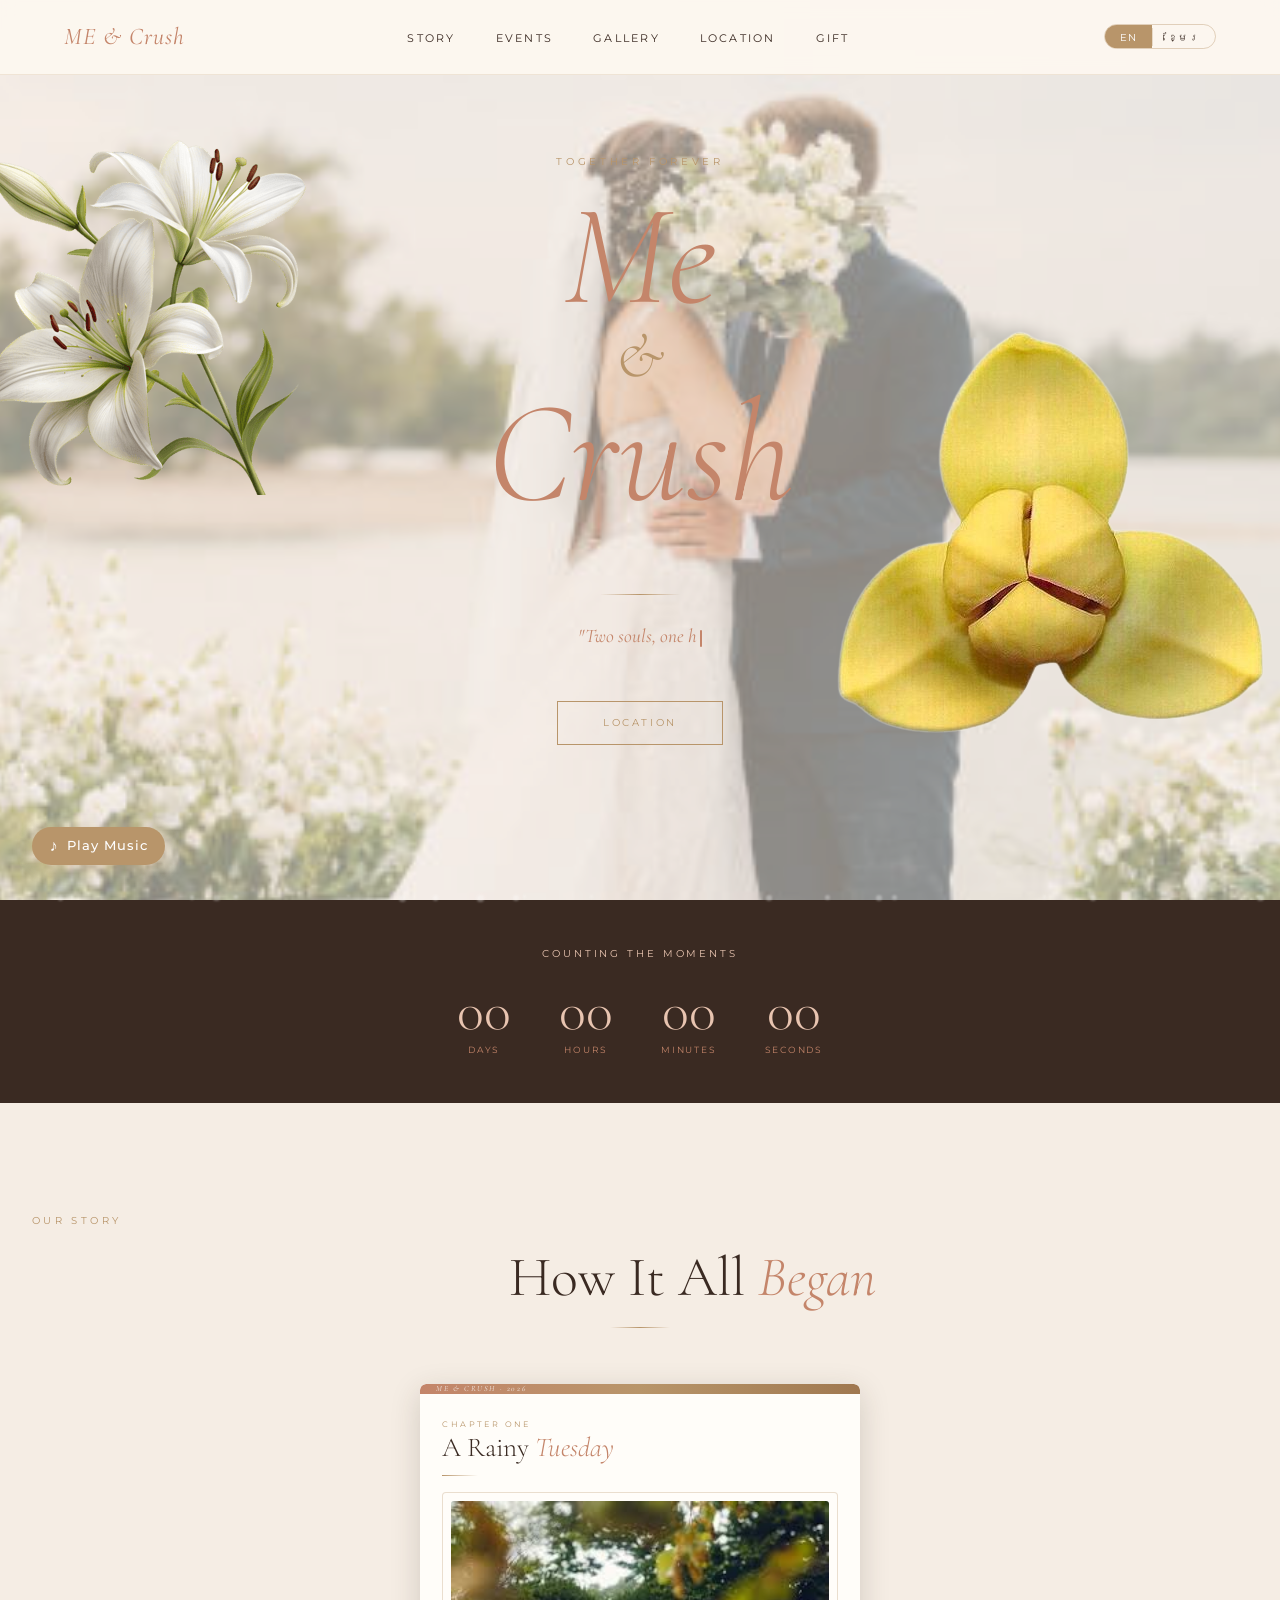
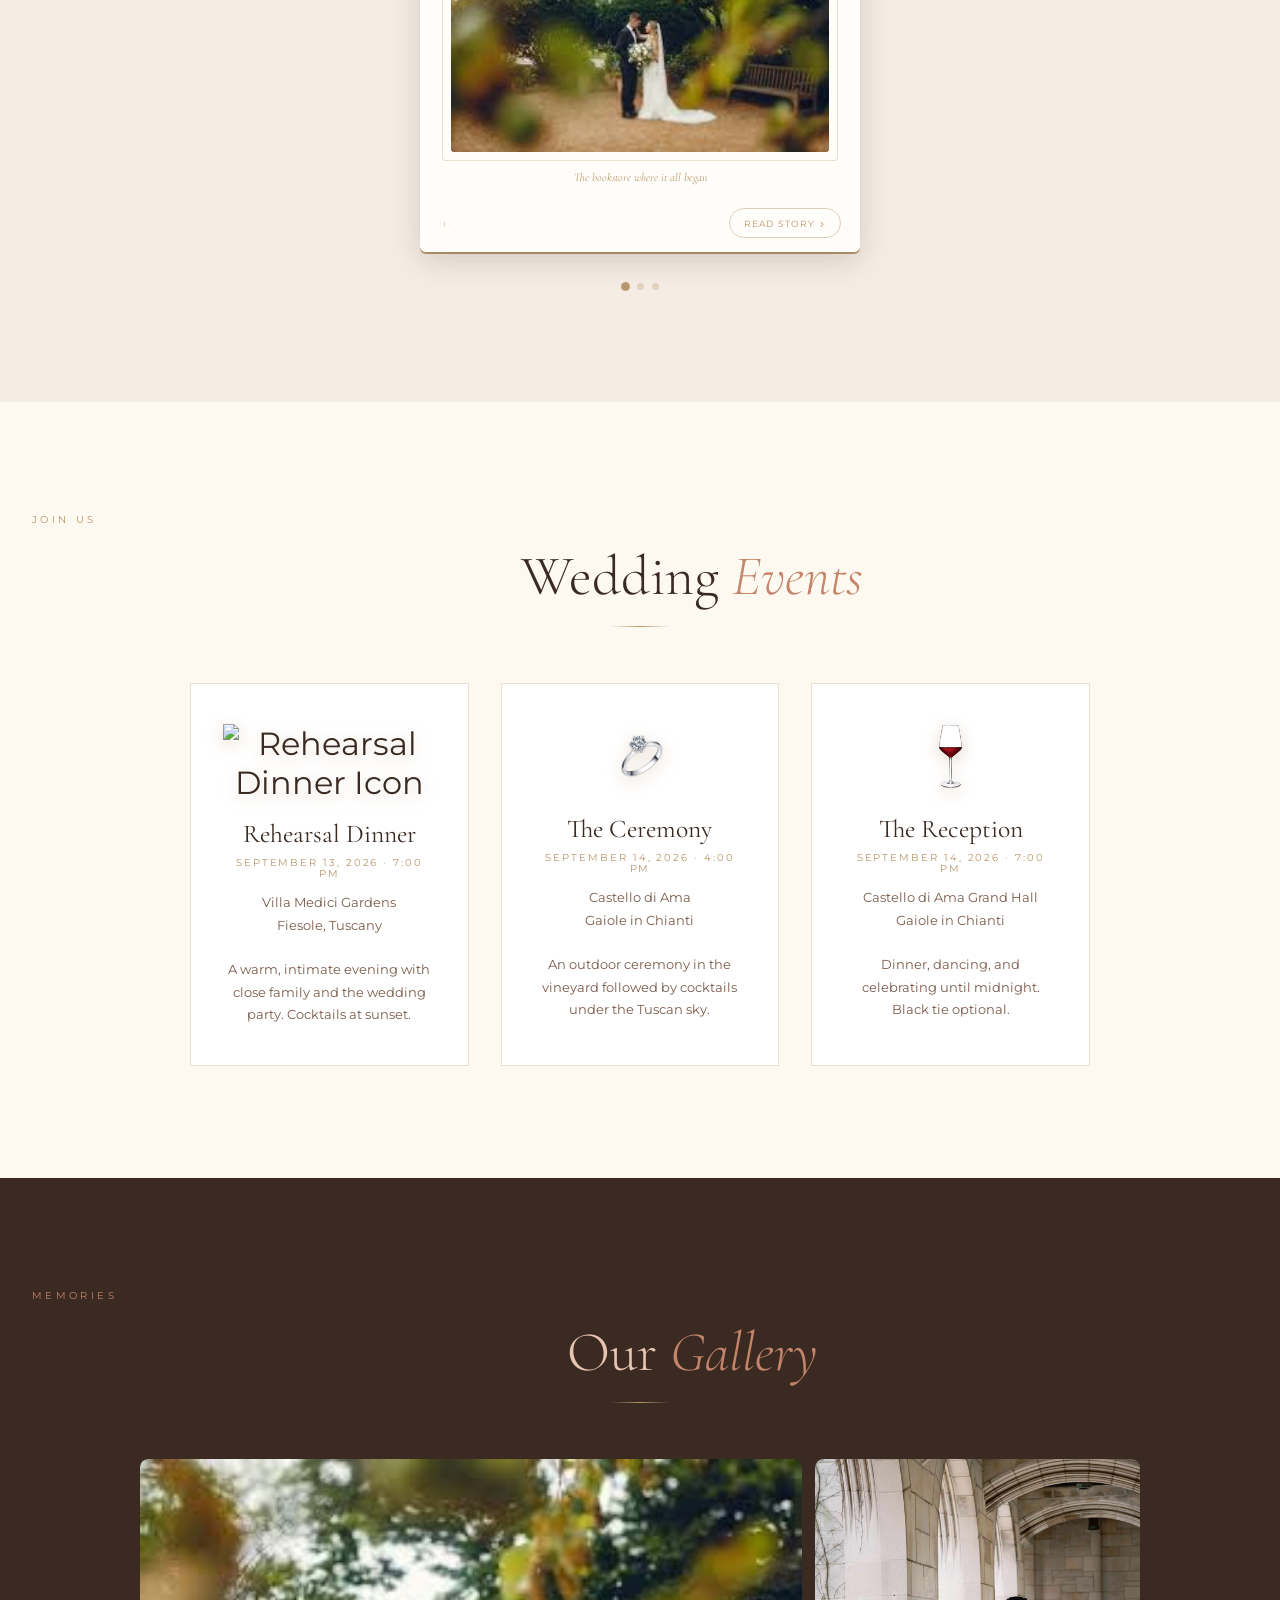
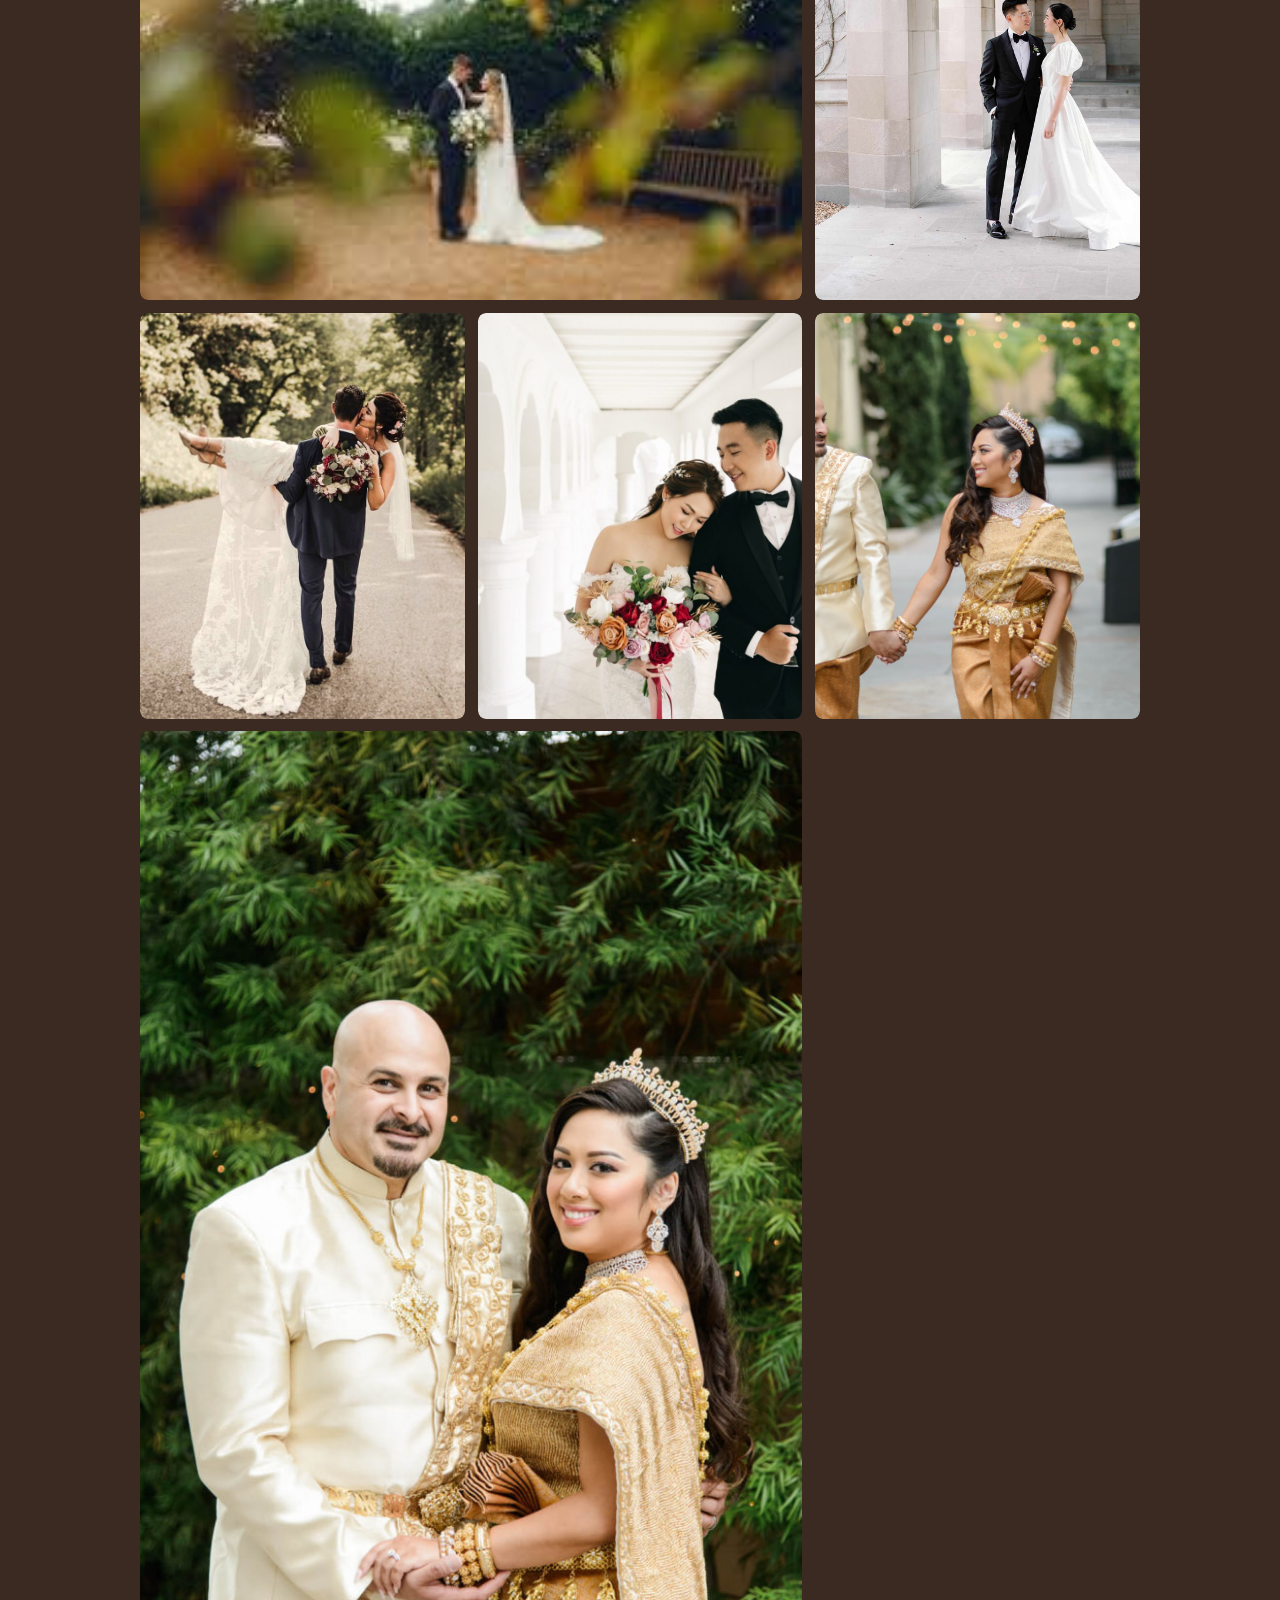
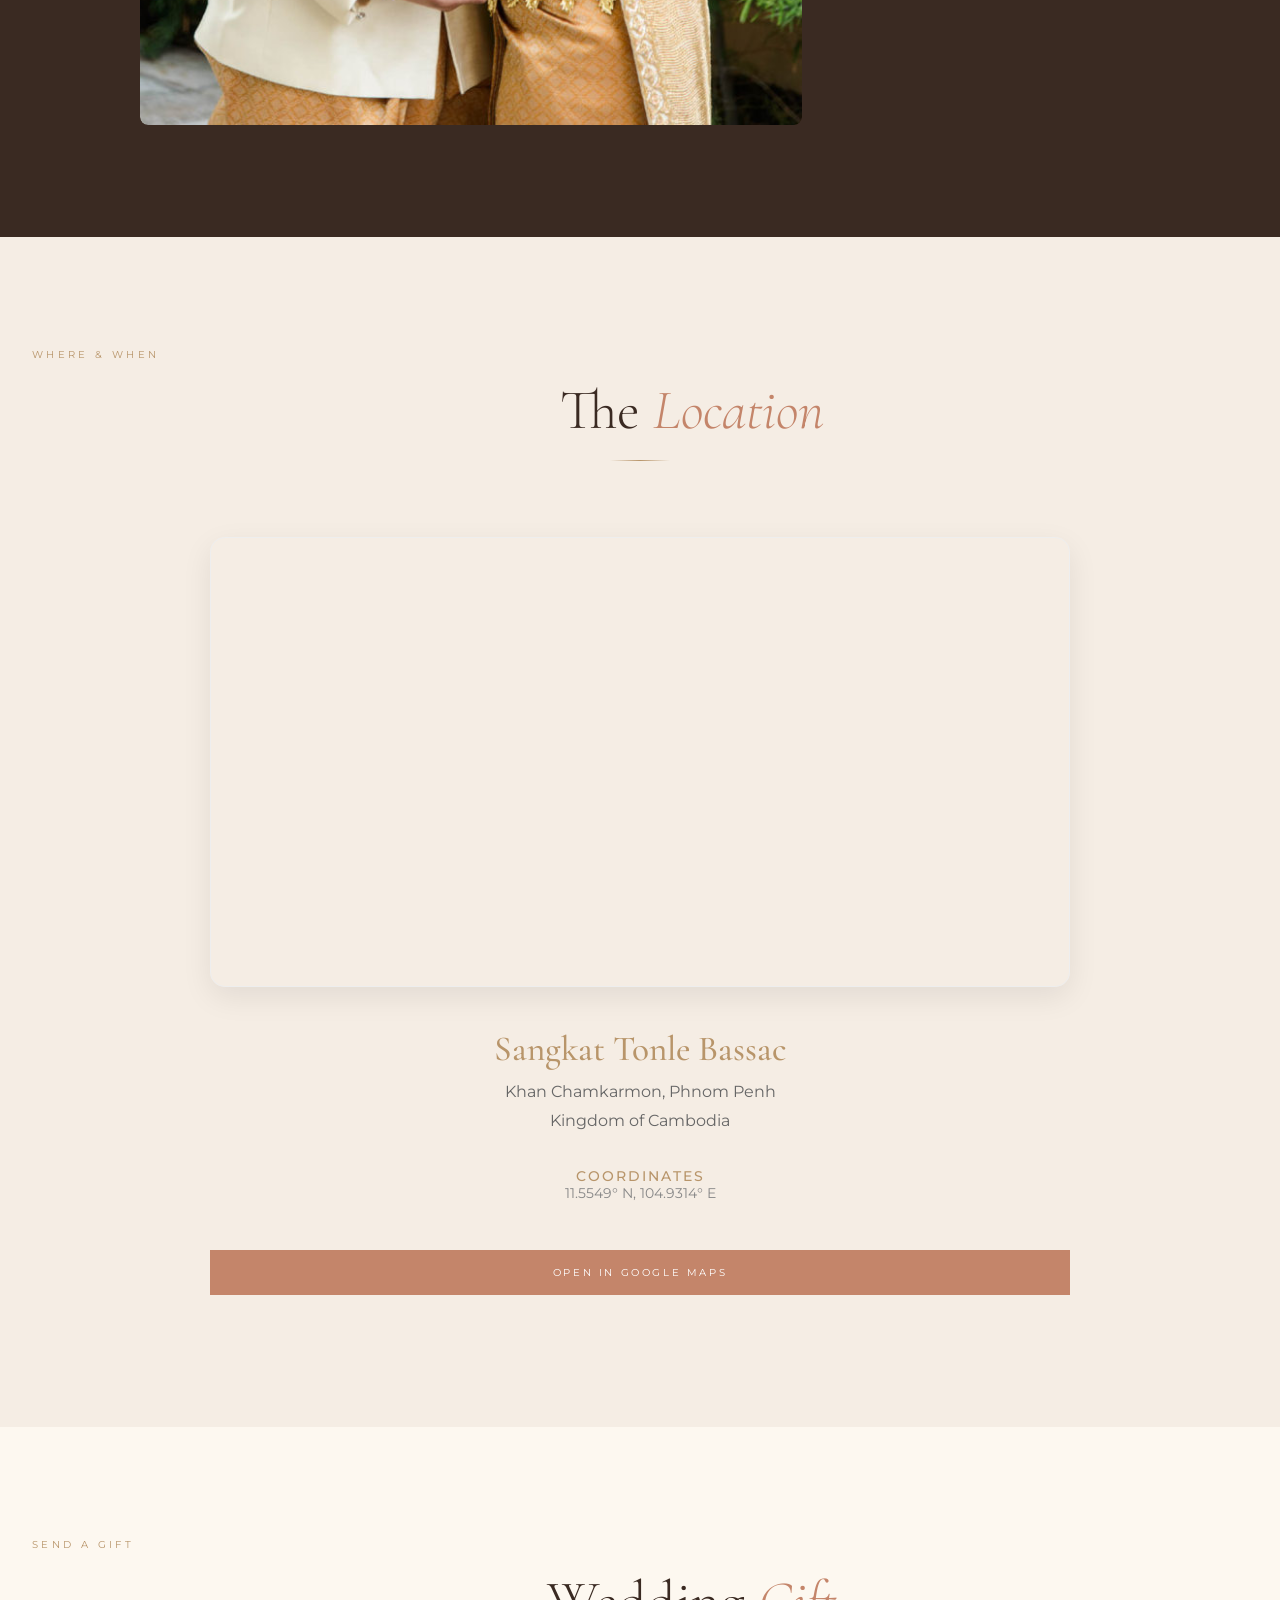
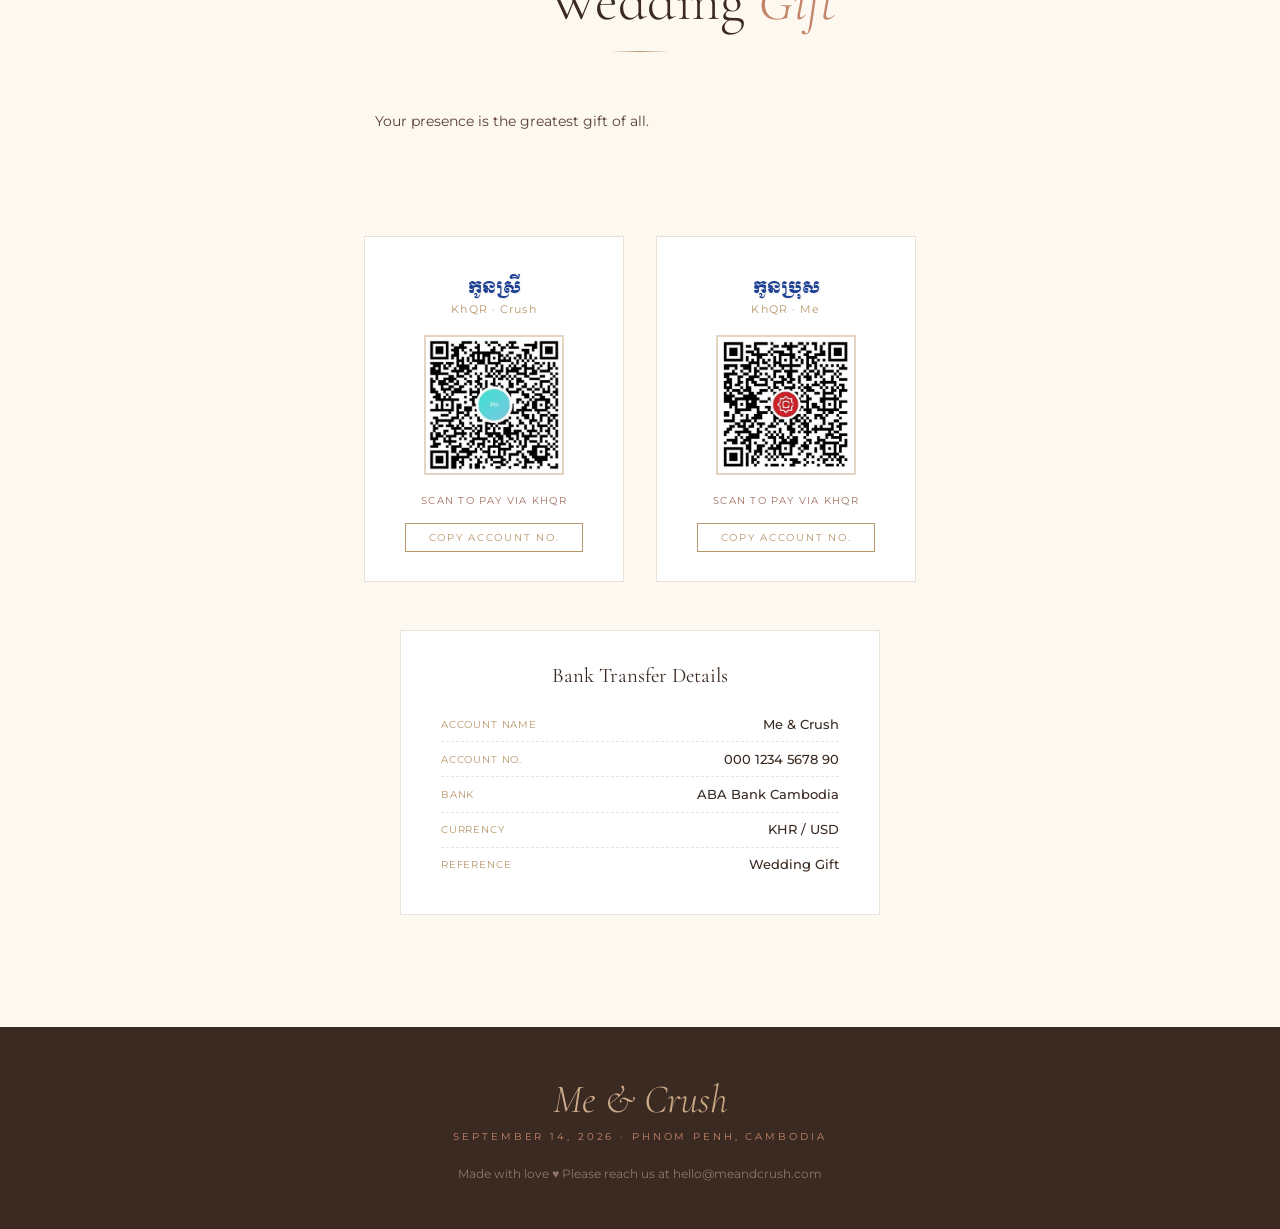
==== commit c86337be: "add khmer" ====
--- a/index.html
+++ b/index.html
@@ -394,7 +394,7 @@
                   </div>
                   <p
                     data-en="Three years later, on a quiet evening walk through the golden hills of Tuscany, Me dropped to one knee — and Crush said yes before he could finish asking."
-                    data-km="បីឆ្នាំក្រោយមក នៅពេលដើរលេងល្ងាច ស្ងាត់ស្ងៀម ជេម ជំនង់ ដោយជង្គង់ — ហើយ សារ៉ា ឆ្លើយ យល់ព្រម មុននឹងគាត់ និយាយអស់ទៅ។"
+                    data-km="បីឆ្នាំក្រោយមក នារសៀលដ៏ស្ងប់ស្ងាត់មួយពេលកំពុងដើរហាត់ប្រាណកាត់តាមតំបន់ភ្នំពណ៌មាសនៃទឹកដី Tuscany (ទូស្កានី) ក្នុងប្រទេសអ៊ីតាលី Me ក៏បានលុតជង្គង់ម្ខាងចុះ — ហើយ Crush ក៏បានឆ្លើយថា «យល់ព្រម» ទាំងដែលគេមិនទាន់សួរចប់សេចក្តីផង។"
                   >
                     Three years later, on a quiet evening walk through the
                     golden hills of Tuscany, Me dropped to one knee — and Crush
